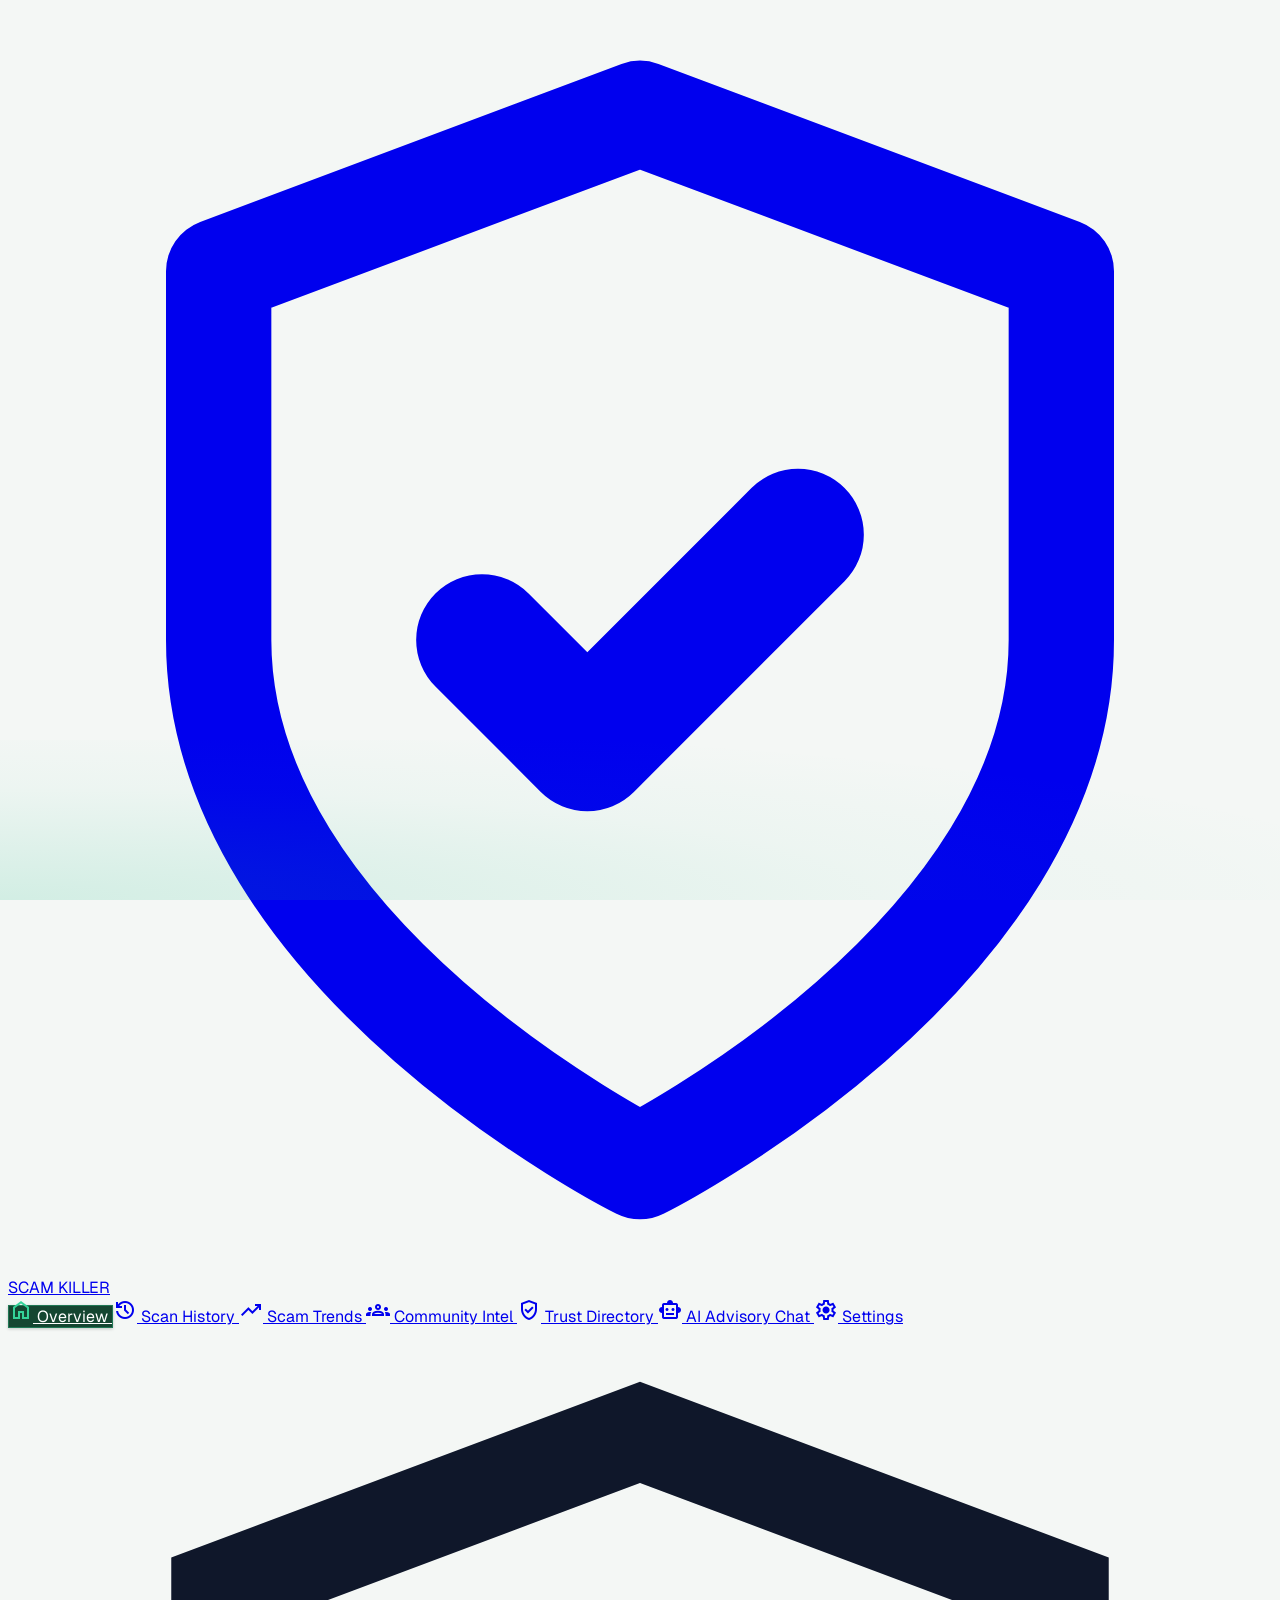
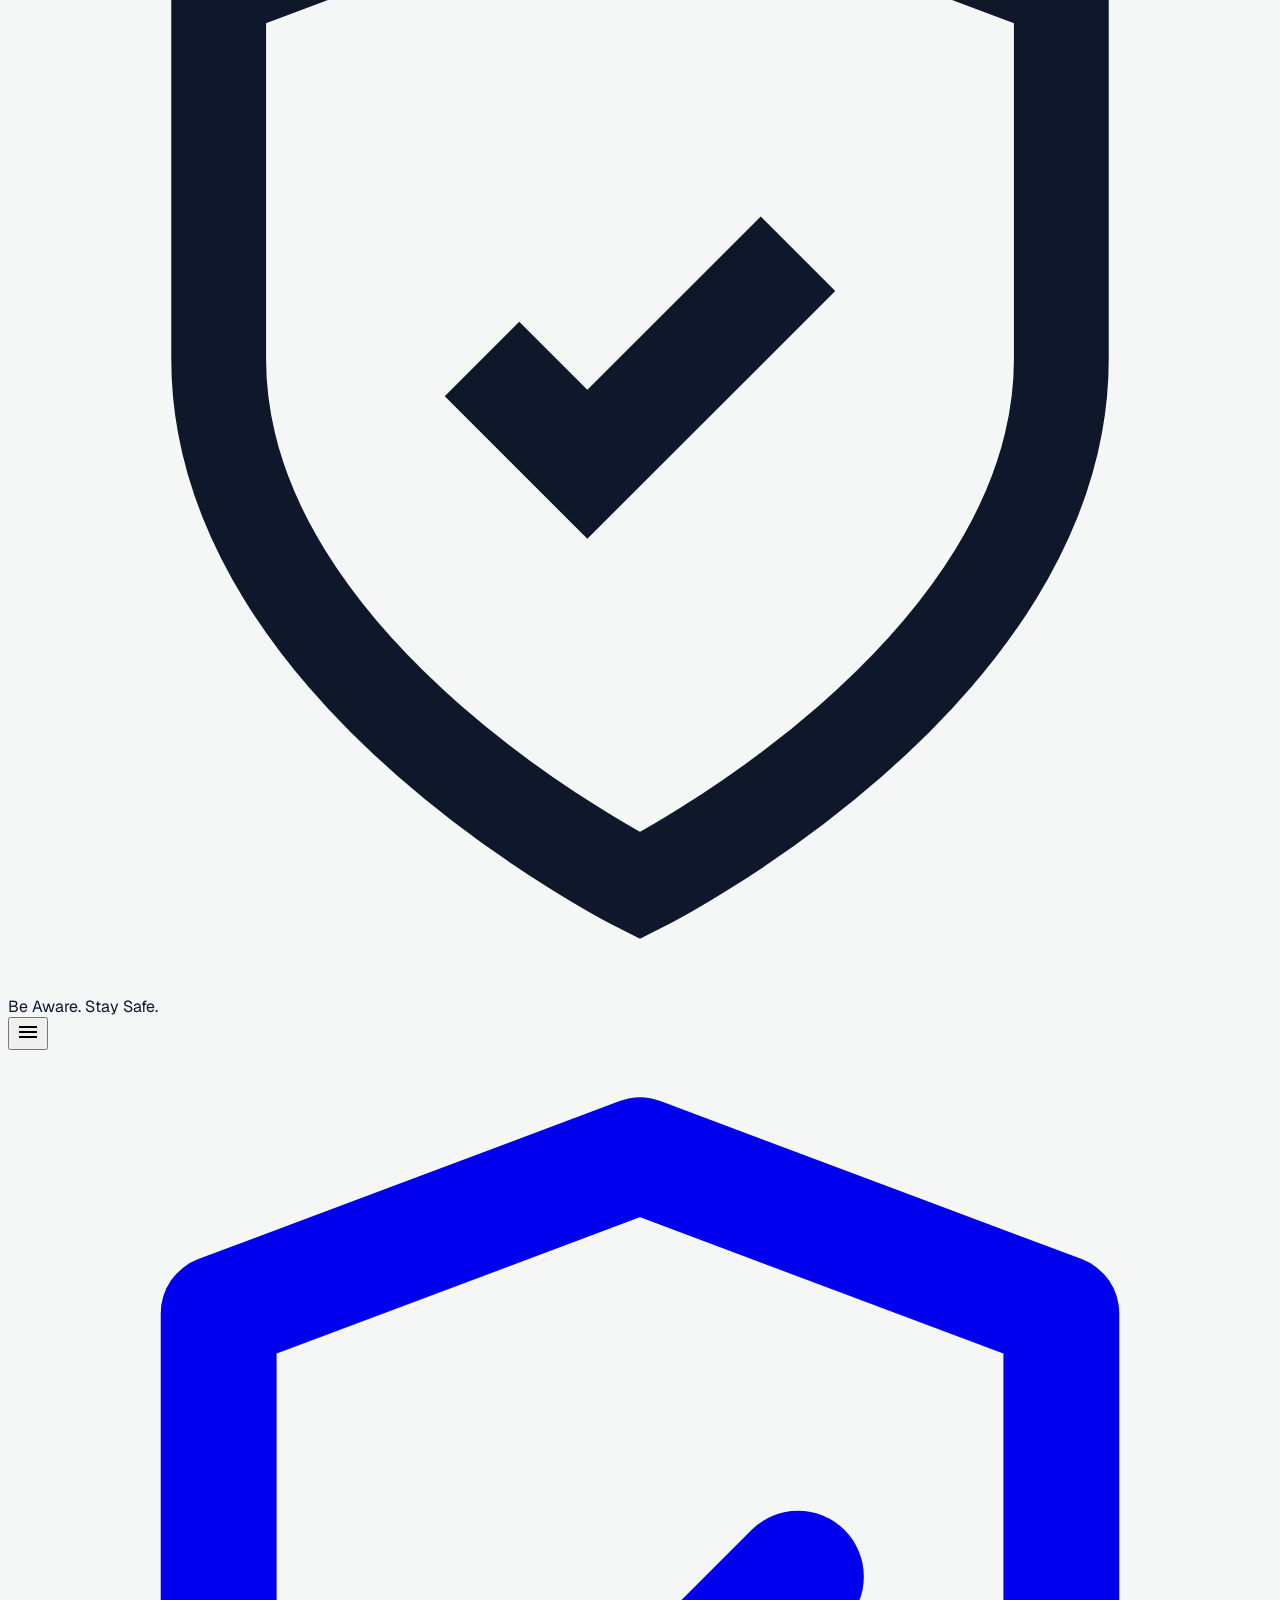
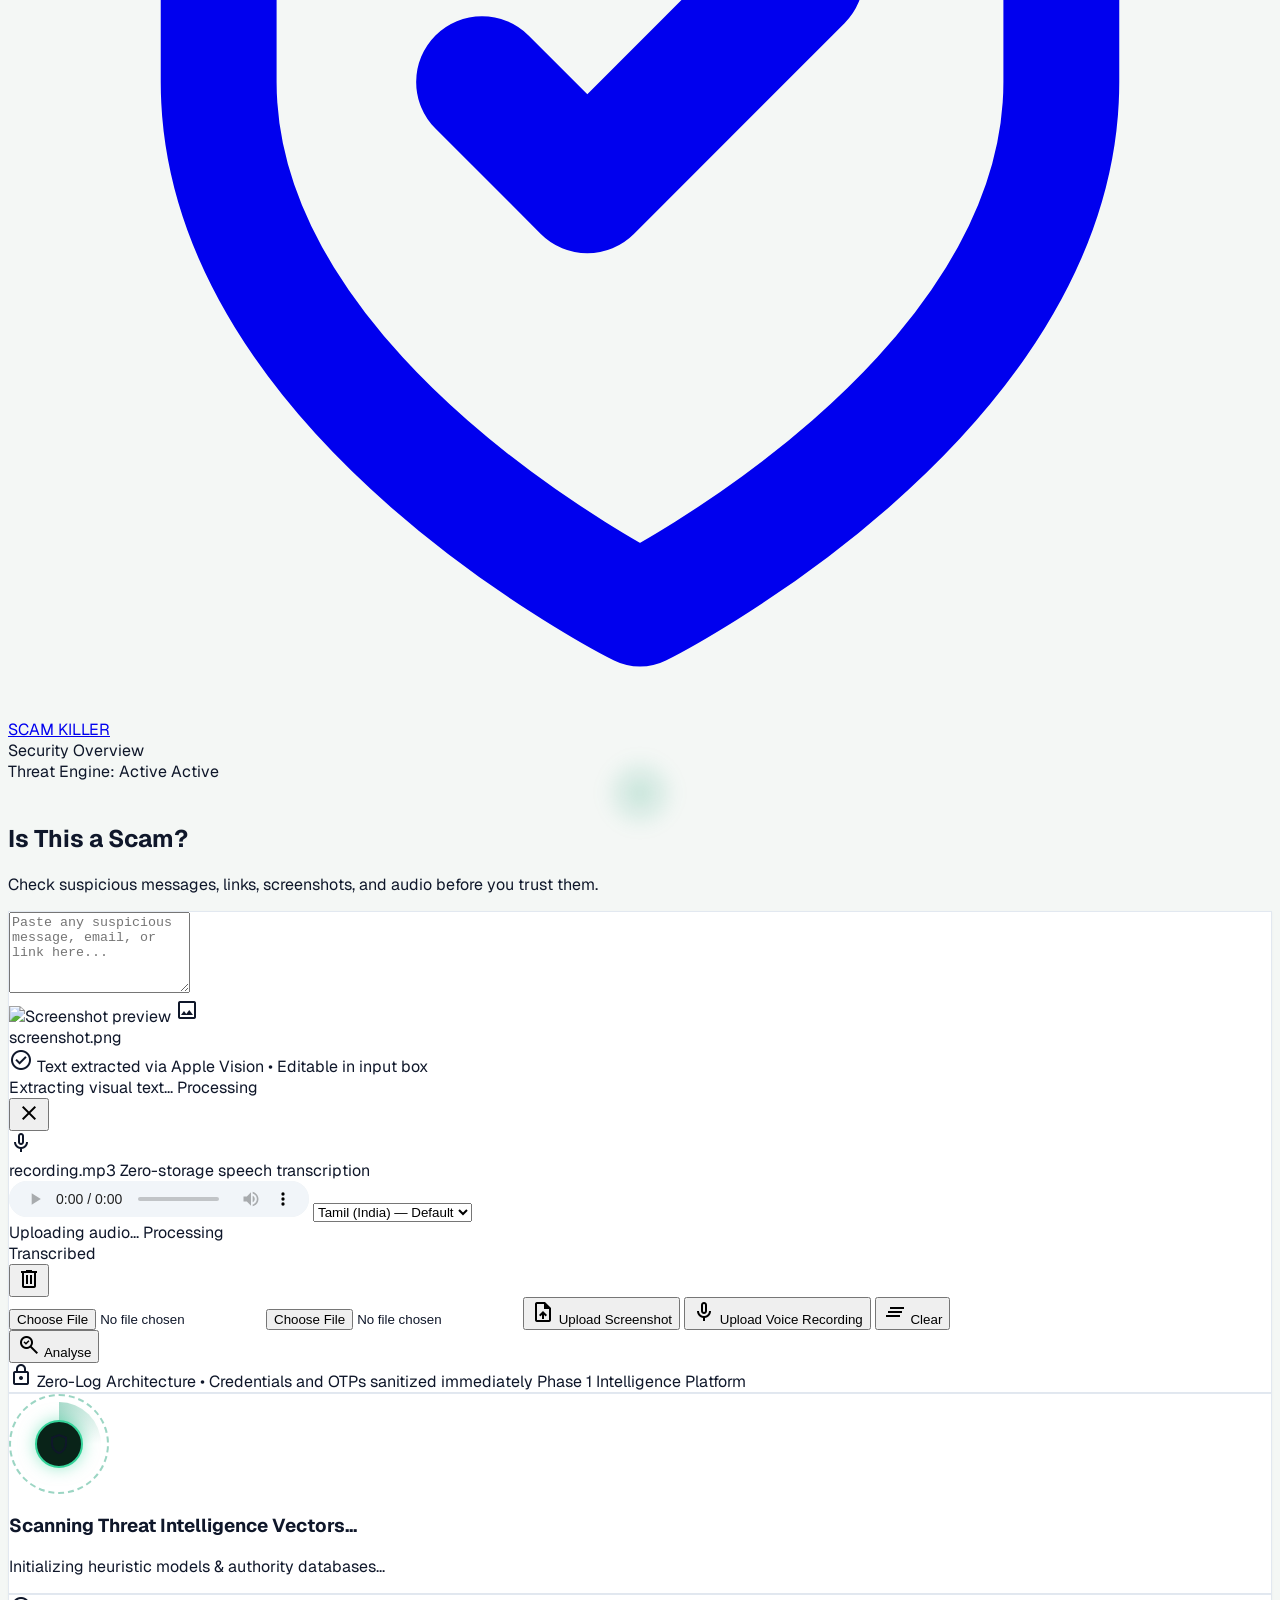
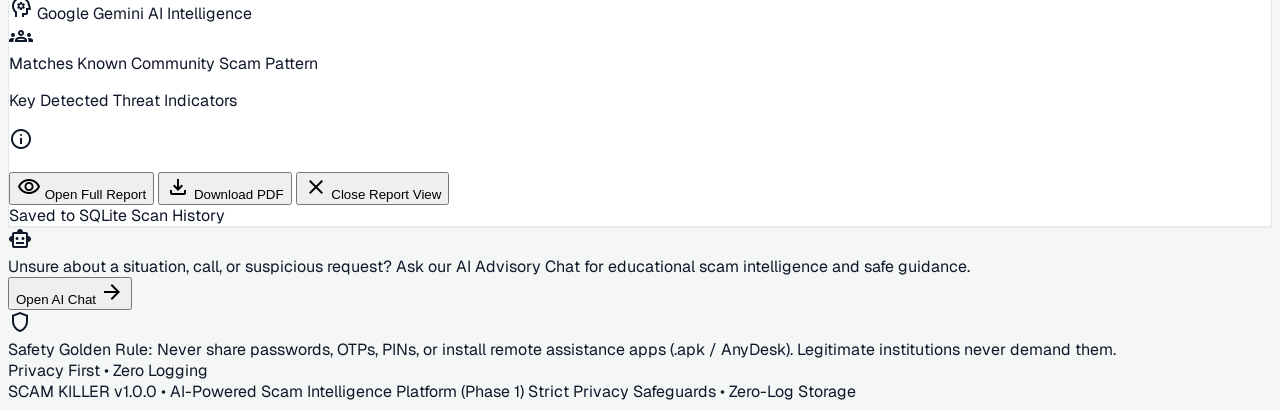
==== index.html @ 93f4d7cc "Add files via upload" ====
<!DOCTYPE html>
<html lang="en">
<head>
  <meta charset="UTF-8" />
  <meta name="viewport" content="width=device-width, initial-scale=1.0" />
  <title>SCAM KILLER — Smart Scam &amp; Link Detector</title>

  <!-- Google Fonts: Inter / Geist + Material Symbols Icons -->
  <link rel="preconnect" href="https://fonts.googleapis.com" />
  <link rel="preconnect" href="https://fonts.gstatic.com" crossorigin />
  <link href="https://fonts.googleapis.com/css2?family=Geist:wght@300;400;500;600;700;800&family=JetBrains+Mono:wght@400;500;600&display=swap" rel="stylesheet" />
  <link rel="stylesheet" href="https://fonts.googleapis.com/css2?family=Material+Symbols+Outlined:opsz,wght,FILL,GRAD@20..48,100..700,0..1,-50..200" />

  <!-- Tailwind CSS via CDN -->
  <script src="https://cdn.tailwindcss.com"></script>
  <script>
    tailwind.config = {
      theme: {
        extend: {
          colors: {
            forest: {
              950: '#061710',
              900: '#092318',
              800: '#0e3323',
              700: '#14422e',
              600: '#1a543b',
              500: '#22694a',
            },
            emerald: {
              400: '#34d399',
              500: '#10b981',
              600: '#059669',
              700: '#047857',
            }
          },
          fontFamily: {
            sans: ['Geist', 'system-ui', 'sans-serif'],
            mono: ['JetBrains Mono', 'monospace'],
          }
        }
      }
    };
  </script>

  <!-- Custom Stylesheet -->
  <link rel="stylesheet" href="css/styles.css" />
</head>

<body class="bg-[#f4f7f5] text-slate-900 min-h-screen flex antialiased selection:bg-emerald-500/20 selection:text-emerald-900">

  <!-- LEFT SIDEBAR (Dark Forest Green) -->
  <aside id="mainSidebar" class="fixed top-0 left-0 h-screen w-64 bg-[#092318] border-r border-[#154631] flex flex-col justify-between z-50 -translate-x-full lg:translate-x-0 transition-transform duration-200">
    <!-- Top Part of Sidebar -->
    <div class="p-4 flex flex-col">
      <!-- Brand Logo -->
      <a href="#" data-nav-target="overview" class="flex items-center gap-3 px-2 py-3 mb-5 group">
        <!-- Glowing Shield Logo Icon -->
        <div class="relative w-10 h-10 flex items-center justify-center shrink-0">
          <svg class="w-10 h-10 text-emerald-400 drop-shadow-[0_0_8px_rgba(52,211,153,0.5)]" viewBox="0 0 24 24" fill="none" stroke="currentColor" stroke-width="2" stroke-linecap="round" stroke-linejoin="round">
            <path d="M12 22s8-4 8-10V5l-8-3-8 3v7c0 6 8 10 8 10z"/>
            <path d="m9 12 2 2 4-4" stroke-width="2.5" />
          </svg>
        </div>
        <!-- Logo Text: SCAM (white) KILLER (emerald green) -->
        <div class="flex flex-col leading-none">
          <span class="font-extrabold text-lg tracking-wider text-white">SCAM</span>
          <span class="font-extrabold text-lg tracking-wider text-emerald-400 -mt-0.5">KILLER</span>
        </div>
      </a>

      <!-- Navigation Menu: 7 Organized Pages -->
      <nav class="space-y-1.5" id="sidebarNav">
        <!-- 1. Overview (Central Workspace) -->
        <a href="#" data-nav-target="overview" class="flex items-center gap-3 px-3.5 py-2.5 rounded-lg nav-item-active font-medium text-sm transition-all duration-150">
          <span class="material-symbols-outlined text-xl nav-icon">home</span>
          <span>Overview</span>
        </a>

        <!-- 2. Scan History -->
        <a href="#" data-nav-target="scan-history" class="flex items-center gap-3 px-3.5 py-2.5 rounded-lg text-emerald-100/70 hover:text-white hover:bg-[#103827] font-medium text-sm transition-all duration-150">
          <span class="material-symbols-outlined text-xl">history</span>
          <span>Scan History</span>
        </a>

        <!-- 3. Scam Trends -->
        <a href="#" data-nav-target="scam-trends" class="flex items-center gap-3 px-3.5 py-2.5 rounded-lg text-emerald-100/70 hover:text-white hover:bg-[#103827] font-medium text-sm transition-all duration-150">
          <span class="material-symbols-outlined text-xl">trending_up</span>
          <span>Scam Trends</span>
        </a>

        <!-- 4. Community Intelligence -->
        <a href="#" data-nav-target="community-intel" class="flex items-center gap-3 px-3.5 py-2.5 rounded-lg text-emerald-100/70 hover:text-white hover:bg-[#103827] font-medium text-sm transition-all duration-150">
          <span class="material-symbols-outlined text-xl">groups</span>
          <span>Community Intel</span>
        </a>

        <!-- 5. Verification Assistant -->
        <a href="#" data-nav-target="verification-assistant" class="flex items-center gap-3 px-3.5 py-2.5 rounded-lg text-emerald-100/70 hover:text-white hover:bg-[#103827] font-medium text-sm transition-all duration-150">
          <span class="material-symbols-outlined text-xl">verified_user</span>
          <span>Trust Directory</span>
        </a>

        <!-- 6. AI Chat (Phase 2 Ready) -->
        <a href="#" data-nav-target="ai-chat" class="flex items-center gap-3 px-3.5 py-2.5 rounded-lg text-emerald-100/70 hover:text-white hover:bg-[#103827] font-medium text-sm transition-all duration-150">
          <span class="material-symbols-outlined text-xl">smart_toy</span>
          <span>AI Advisory Chat</span>
        </a>

        <!-- 7. Settings -->
        <a href="#" data-nav-target="settings" class="flex items-center gap-3 px-3.5 py-2.5 rounded-lg text-emerald-100/70 hover:text-white hover:bg-[#103827] font-medium text-sm transition-all duration-150">
          <span class="material-symbols-outlined text-xl">settings</span>
          <span>Settings</span>
        </a>
      </nav>
    </div>

    <!-- Bottom Left Sidebar: Watermark Shield & "Be Aware. Stay Safe." -->
    <div class="relative p-5 overflow-hidden">
      <div class="sidebar-aurora"></div>
      <div class="relative z-10 flex items-center gap-3.5">
        <div class="w-10 h-10 flex items-center justify-center">
          <svg class="w-10 h-10 text-emerald-700/80" viewBox="0 0 24 24" fill="none" stroke="currentColor" stroke-width="1.8">
            <path d="M12 22s8-4 8-10V5l-8-3-8 3v7c0 6 8 10 8 10z"/>
            <path d="m9 12 2 2 4-4" stroke-width="2" />
          </svg>
        </div>
        <div class="leading-tight">
          <span class="block text-xs font-semibold text-emerald-300">Be Aware.</span>
          <span class="block text-xs font-semibold text-emerald-300">Stay Safe.</span>
        </div>
      </div>
    </div>
  </aside>

  <!-- Mobile Sidebar Backdrop -->
  <div id="sidebarBackdrop" class="fixed inset-0 bg-slate-900/40 backdrop-blur-sm z-40 hidden lg:hidden"></div>

  <!-- MAIN WRAPPER -->
  <div class="lg:ml-64 ml-0 flex-1 flex flex-col min-h-screen">

    <!-- TOP NAVIGATION BAR -->
    <header class="h-16 px-4 lg:px-8 border-b border-slate-200 bg-white/95 backdrop-blur-md sticky top-0 z-30 flex items-center justify-between shadow-sm">
      <!-- Left side: Mobile Toggle + SCAM KILLER Logo -->
      <div class="flex items-center gap-3">
        <button id="mobileSidebarToggle" class="lg:hidden p-1.5 text-slate-600 hover:text-slate-900 rounded-lg hover:bg-slate-100 transition-colors" title="Toggle Menu">
          <span class="material-symbols-outlined text-2xl">menu</span>
        </button>

        <a href="#" data-nav-target="overview" class="flex items-center gap-2.5 group">
          <div class="w-8 h-8 rounded-lg bg-[#092318] border border-[#154631] flex items-center justify-center shrink-0 shadow-sm">
            <svg class="w-5 h-5 text-emerald-400" viewBox="0 0 24 24" fill="none" stroke="currentColor" stroke-width="2.2" stroke-linecap="round" stroke-linejoin="round">
              <path d="M12 22s8-4 8-10V5l-8-3-8 3v7c0 6 8 10 8 10z"/>
              <path d="m9 12 2 2 4-4" stroke-width="2.5" />
            </svg>
          </div>
          <div class="flex items-center gap-1 leading-none">
            <span class="font-extrabold text-base tracking-wider text-slate-900">SCAM</span>
            <span class="font-extrabold text-base tracking-wider text-emerald-600">KILLER</span>
          </div>
        </a>
      </div>

      <!-- Center: Current Page Title -->
      <div class="hidden sm:block font-bold text-sm text-slate-800" id="topNavTitle">
        Security Overview
      </div>

      <!-- Right Side: Engine & Privacy Status Badge -->
      <div class="flex items-center gap-3">
        <div class="inline-flex items-center gap-2 px-3 py-1 rounded-full text-xs font-mono bg-emerald-50 text-emerald-700 border border-emerald-200 shadow-sm">
          <span class="w-1.5 h-1.5 rounded-full bg-emerald-500 animate-pulse"></span>
          <span class="hidden sm:inline">Threat Engine: Active</span>
          <span class="sm:hidden">Active</span>
        </div>
      </div>
    </header>

    <!-- CONTENT VIEWS CONTAINER -->
    <main class="flex-1 px-4 sm:px-6 lg:px-8 py-6 max-w-5xl w-full mx-auto space-y-6">

      <!-- ============================================================== -->
      <!-- VIEW 1: OVERVIEW — UNIFIED INPUT WORKSPACE                     -->
      <!-- ============================================================== -->
      <div id="view-overview" class="view-section active space-y-7 py-2">

        <!-- 1. MAIN HERO SECTION -->
        <section class="flex flex-col items-center justify-center text-center space-y-3 pt-3 sm:pt-4">
          <!-- Subtle Professional Circular Safety Indicator -->
          <div class="safety-indicator-glow w-16 h-16 flex items-center justify-center">
            <div class="safety-indicator-aura"></div>
            <div class="w-12 h-12 rounded-full bg-emerald-50 border border-emerald-200 flex items-center justify-center shadow-sm">
              <svg class="w-6 h-6 text-emerald-600" viewBox="0 0 24 24" fill="none" stroke="currentColor" stroke-width="2.2" stroke-linecap="round" stroke-linejoin="round">
                <path d="M12 22s8-4 8-10V5l-8-3-8 3v7c0 6 8 10 8 10z"/>
                <path d="m9 12 2 2 4-4" stroke-width="2.5" />
              </svg>
            </div>
          </div>

          <!-- Central Headline & Supporting Line -->
          <div class="space-y-1.5">
            <h1 class="text-3xl sm:text-4xl lg:text-5xl font-extrabold text-[#092318] tracking-tight">
              Is This a Scam?
            </h1>
            <p class="text-sm sm:text-base text-slate-600 font-normal max-w-lg mx-auto">
              Check suspicious messages, links, screenshots, and audio before you trust them.
            </p>
          </div>
        </section>

        <!-- 2. MAIN SCANNER WORKSPACE -->
        <section class="cyber-card rounded-2xl p-5 sm:p-6 border border-slate-200 shadow-md relative bg-white space-y-4">
          <div id="scannerDropZone" class="relative rounded-xl border border-slate-200 bg-[#f8faf8] focus-within:border-emerald-600 focus-within:ring-2 focus-within:ring-emerald-500/20 transition-all">

            <!-- Main Input Textarea -->
            <textarea
              id="unifiedScanInput"
              rows="5"
              placeholder="Paste any suspicious message, email, or link here..."
              class="w-full bg-transparent p-4 sm:p-5 text-sm sm:text-base text-slate-900 placeholder:text-slate-400 focus:outline-none resize-none leading-relaxed"
            ></textarea>

            <!-- A. Screenshot Upload Preview (Populates Main Input via OCR) -->
            <div id="attachedScreenshotPreview" class="hidden mx-4 mb-3 p-3.5 rounded-xl bg-emerald-50/70 border border-emerald-200 flex flex-col sm:flex-row sm:items-center justify-between gap-3">
              <div class="flex items-center gap-3 min-w-0">
                <div class="w-11 h-11 rounded-lg bg-white flex items-center justify-center text-emerald-600 shrink-0 overflow-hidden border border-emerald-200 shadow-sm">
                  <img id="screenshotThumbnail" src="" class="w-full h-full object-cover hidden" alt="Screenshot preview" />
                  <span id="screenshotThumbnailFallback" class="material-symbols-outlined text-2xl">image</span>
                </div>
                <div class="min-w-0">
                  <span id="screenshotFileName" class="text-xs sm:text-sm font-semibold text-slate-900 block truncate max-w-xs sm:max-w-md">screenshot.png</span>
                  <div class="flex items-center gap-2 mt-0.5">
                    <span id="ocrStatusBadge" class="text-[11px] text-emerald-700 font-mono flex items-center gap-1">
                      <span class="material-symbols-outlined text-xs">check_circle</span>
                      <span id="ocrStatusText">Text extracted via Apple Vision • Editable in input box</span>
                    </span>
                  </div>
                </div>
              </div>

              <!-- OCR Progress Indicator -->
              <div id="ocrProgressContainer" class="hidden flex-1 sm:max-w-xs px-2">
                <div class="flex items-center justify-between text-[11px] text-emerald-800 font-mono mb-1">
                  <span>Extracting visual text...</span>
                  <span id="ocrProgressPercent">Processing</span>
                </div>
                <div class="w-full bg-emerald-200 rounded-full h-1.5 overflow-hidden">
                  <div class="bg-emerald-600 h-1.5 rounded-full animate-pulse w-3/4"></div>
                </div>
              </div>

              <button id="removeScreenshotBtn" type="button" class="text-slate-400 hover:text-rose-600 p-2 rounded-lg hover:bg-white transition-colors shrink-0 self-end sm:self-center" title="Remove screenshot">
                <span class="material-symbols-outlined text-lg">close</span>
              </button>
            </div>

            <!-- B. Voice Recording Upload Preview (Populates Main Input via STT) -->
            <div id="attachedAudioPreview" class="hidden mx-4 mb-3 p-3.5 rounded-xl bg-emerald-50/70 border border-emerald-200 flex flex-col sm:flex-row sm:items-center justify-between gap-3">
              <div class="flex items-center gap-3 min-w-0">
                <div class="w-11 h-11 rounded-lg bg-white flex items-center justify-center text-emerald-600 shrink-0 border border-emerald-200 shadow-sm">
                  <span class="material-symbols-outlined text-2xl">mic</span>
                </div>
                <div class="min-w-0">
                  <span id="audioFileName" class="text-xs sm:text-sm font-semibold text-slate-900 block truncate max-w-xs sm:max-w-md">recording.mp3</span>
                  <span class="text-[11px] text-emerald-700 font-mono block">Zero-storage speech transcription</span>
                </div>
              </div>

              <!-- Embedded HTML5 Audio Player -->
              <div class="flex items-center gap-2 w-full sm:w-auto">
                <audio id="audioPreviewPlayer" controls class="w-full sm:w-60 h-8 rounded-lg shadow-sm"></audio>
                
                <!-- Language Selector -->
                <select id="audioLanguageSelect" class="text-xs rounded-lg border-slate-300 bg-white text-slate-800 py-1.5 px-2.5 focus:ring-emerald-500 focus:border-emerald-500 shadow-sm shrink-0" title="Transcription Language">
                  <option value="ta-IN" selected>Tamil (India) — Default</option>
                  <option value="en-IN">English (India)</option>
                  <option value="en-US">English (United States)</option>
                  <option value="hi-IN">Hindi (India)</option>
                </select>
              </div>

              <!-- Transcription Progress Bar -->
              <div id="transcribeProgressContainer" class="hidden flex-1 sm:max-w-xs px-2">
                <div class="flex items-center justify-between text-[11px] text-emerald-800 font-mono mb-1">
                  <span id="audioProgressStep">Uploading audio...</span>
                  <span id="audioProgressPercent">Processing</span>
                </div>
                <div class="w-full bg-emerald-200 rounded-full h-1.5 overflow-hidden">
                  <div id="audioProgressBar" class="bg-emerald-600 h-1.5 rounded-full transition-all duration-300 w-1/4"></div>
                </div>
              </div>

              <!-- Audio Status Badge -->
              <div id="audioStatusBadge" class="hidden text-[11px] font-mono text-emerald-800 bg-emerald-100/80 px-2.5 py-1 rounded-md border border-emerald-200">
                <span id="audioStatusText">Transcribed</span>
              </div>

              <button id="removeAudioBtn" type="button" class="text-slate-400 hover:text-rose-600 p-2 rounded-lg hover:bg-white transition-colors shrink-0 self-end sm:self-center" title="Discard audio recording">
                <span class="material-symbols-outlined text-lg">delete</span>
              </button>
            </div>

            <!-- Action Controls Row -->
            <div class="flex flex-wrap items-center justify-between gap-3 px-4 py-3 bg-white border-t border-slate-200 rounded-b-xl">
              <!-- Left Action Buttons -->
              <div class="flex flex-wrap items-center gap-2">
                <!-- Hidden Inputs -->
                <input type="file" id="unifiedFileInput" accept="image/png,image/jpeg,image/webp" class="hidden" />
                <input type="file" id="unifiedAudioInput" accept="audio/*,.opus,.ogg,.mp3,.m4a,.aac,.wav,.flac,.webm,.weba,.mp4,.aiff,.aif,.amr,.3gp,.3gpp,.caf" class="hidden" />

                <!-- Upload Screenshot Button -->
                <button
                  id="unifiedScreenshotBtn"
                  type="button"
                  class="px-3.5 py-2 rounded-lg bg-white border border-slate-200 hover:border-emerald-600 hover:bg-emerald-50/40 text-slate-700 hover:text-slate-900 text-xs font-medium transition-all flex items-center gap-1.5 shadow-sm active:scale-95"
                >
                  <span class="material-symbols-outlined text-base text-emerald-600">upload_file</span>
                  <span>Upload Screenshot</span>
                </button>

                <!-- Upload Voice Recording Button -->
                <button
                  id="unifiedAudioBtn"
                  type="button"
                  class="px-3.5 py-2 rounded-lg bg-white border border-slate-200 hover:border-emerald-600 hover:bg-emerald-50/40 text-slate-700 hover:text-slate-900 text-xs font-medium transition-all flex items-center gap-1.5 shadow-sm active:scale-95"
                >
                  <span class="material-symbols-outlined text-base text-emerald-600">mic</span>
                  <span>Upload Voice Recording</span>
                </button>

                <!-- Clear Button -->
                <button
                  id="unifiedClearBtn"
                  type="button"
                  class="px-3 py-2 rounded-lg bg-white border border-slate-200 hover:border-slate-400 hover:text-slate-900 text-slate-500 text-xs font-medium transition-all flex items-center gap-1.5 shadow-sm"
                >
                  <span class="material-symbols-outlined text-base">clear_all</span>
                  <span>Clear</span>
                </button>
              </div>

              <!-- Right Action: Primary Analyze Button -->
              <div class="flex items-center gap-3">
                <button
                  id="unifiedAnalyzeBtn"
                  type="button"
                  class="px-6 py-2.5 rounded-lg bg-emerald-600 hover:bg-emerald-700 text-white font-bold text-xs sm:text-sm tracking-wide transition-all shadow-[0_2px_10px_rgba(5,150,105,0.3)] active:scale-[0.98] flex items-center gap-2"
                >
                  <span class="material-symbols-outlined text-base font-bold">search_check</span>
                  <span>Analyse</span>
                </button>
              </div>
            </div>

          </div>

          <!-- Privacy Notice -->
          <div class="flex items-center justify-between text-[11px] text-slate-500 px-1">
            <span class="flex items-center gap-1">
              <span class="material-symbols-outlined text-xs text-emerald-600">lock</span>
              <span>Zero-Log Architecture • Credentials and OTPs sanitized immediately</span>
            </span>
            <span class="font-mono text-[10px]">Phase 1 Intelligence Platform</span>
          </div>
        </section>

        <!-- 3. MODERN INTELLIGENCE SCANNING VISUAL (Shown during analysis) -->
        <section id="scannerAnimationCard" class="hidden cyber-card rounded-2xl p-8 border border-slate-200 shadow-md bg-white text-center flex flex-col items-center justify-center space-y-4">
          <div class="intelligence-scanner-ring">
            <div class="intelligence-scanner-radar"></div>
            <div class="intelligence-scanner-center">
              <span class="material-symbols-outlined text-emerald-400 text-xl">shield</span>
            </div>
          </div>
          <div class="space-y-1">
            <h3 class="text-base font-bold text-slate-900 tracking-tight">Scanning Threat Intelligence Vectors...</h3>
            <p id="scannerStatusTicker" class="text-xs font-mono text-emerald-700">Initializing heuristic models &amp; authority databases...</p>
          </div>
        </section>

        <!-- 4. COMPACT AI RESULT COMPONENT -->
        <section id="inlineResultCard" class="hidden cyber-card rounded-2xl p-5 sm:p-6 border border-slate-200 shadow-md space-y-4 bg-white transition-all">
          <!-- Top Row: Classification Badge + Confidence + DeepSeek AI Label -->
          <div class="flex flex-col sm:flex-row sm:items-center justify-between gap-3 pb-3 border-b border-slate-100">
            <div class="flex items-center gap-2.5">
              <div id="inlineResultBadge"></div>
              <span id="inlineConfidenceBadge" class="text-[11px] font-mono text-slate-600 bg-slate-100 px-2.5 py-0.5 rounded-full border border-slate-200"></span>
            </div>
            <div class="flex items-center gap-2">
              <span class="flex items-center gap-1 text-[11px] font-mono text-emerald-800 bg-emerald-50/80 px-2.5 py-1 rounded-full border border-emerald-200/80">
                <span class="material-symbols-outlined text-xs text-emerald-600">psychology</span>
                <span>Google Gemini AI Intelligence</span>
              </span>
            </div>
          </div>

          <!-- Community Match Alert (if present) -->
          <div id="inlineCommunityMatch" class="hidden p-3 rounded-xl bg-amber-50 border border-amber-200 text-xs text-amber-900 flex items-center gap-2.5">
            <span class="material-symbols-outlined text-amber-600 text-lg shrink-0">groups</span>
            <div class="min-w-0 flex-1">
              <span class="font-bold block" id="inlineCommunityMatchTitle">Matches Known Community Scam Pattern</span>
              <span class="text-[11px] text-amber-700" id="inlineCommunityMatchDesc"></span>
            </div>
            <span id="inlineCommunityMatchUpvotes" class="px-2 py-0.5 rounded bg-amber-100 text-amber-800 text-[10px] font-mono shrink-0"></span>
          </div>

          <!-- Short AI-Generated Explanation -->
          <div class="space-y-1">
            <p id="inlineResultExplanation" class="text-xs sm:text-sm font-medium text-slate-800 leading-relaxed"></p>
          </div>

          <!-- Main Detected Threat Indicators (Compact Badges) -->
          <div id="inlineIndicatorsContainer" class="space-y-1.5">
            <span class="text-[10px] font-mono uppercase tracking-wider text-slate-400 block">Key Detected Threat Indicators</span>
            <ul id="inlineIndicatorsList" class="flex flex-wrap gap-2 text-xs"></ul>
          </div>

          <!-- Why This Matters Note -->
          <div id="inlineWhyItMattersContainer" class="p-3 rounded-xl bg-amber-50/70 border border-amber-200/70 text-xs text-amber-950 flex items-start gap-2.5">
            <span class="material-symbols-outlined text-base text-amber-600 shrink-0 mt-0.5">info</span>
            <p id="inlineWhyItMattersText" class="leading-relaxed text-xs"></p>
          </div>

          <!-- Footer Actions: View Full Details, Download PDF Report, Close Report View -->
          <div class="flex flex-wrap items-center justify-between gap-3 pt-3 border-t border-slate-100">
            <div class="flex flex-wrap items-center gap-2">
              <button id="inspectFullReportBtn" type="button" class="px-3.5 py-2 rounded-lg bg-emerald-50 hover:bg-emerald-100 text-emerald-800 border border-emerald-200 text-xs font-semibold transition-all flex items-center gap-1.5 shadow-sm active:scale-95">
                <span class="material-symbols-outlined text-sm">visibility</span>
                <span>Open Full Report</span>
              </button>
              <button id="downloadPdfReportBtnCompact" type="button" class="px-3.5 py-2 rounded-lg bg-emerald-600 hover:bg-emerald-700 text-white text-xs font-bold transition-all shadow-sm flex items-center gap-1.5 active:scale-95">
                <span class="material-symbols-outlined text-sm">download</span>
                <span>Download PDF</span>
              </button>
              <button id="closeInlineResultBtn" type="button" class="px-3.5 py-2 rounded-lg border border-slate-200 hover:border-slate-300 hover:bg-slate-50 text-slate-600 hover:text-slate-900 text-xs font-medium transition-all flex items-center gap-1.5 shadow-sm active:scale-95" title="Close this report view without deleting the report">
                <span class="material-symbols-outlined text-sm text-slate-500">close</span>
                <span>Close Report View</span>
              </button>
            </div>
            <span class="text-[11px] text-slate-400 font-mono">Saved to SQLite Scan History</span>
          </div>
        </section>

        <!-- 5. QUICK AI ADVISORY CHAT ACCESS BANNER -->
        <section class="pt-1">
          <div class="flex flex-col sm:flex-row sm:items-center justify-between gap-3 p-4 rounded-xl bg-gradient-to-r from-[#092318] via-[#0d3021] to-[#092318] border border-emerald-700/40 text-white shadow-sm">
            <div class="flex items-center gap-3">
              <div class="w-9 h-9 rounded-lg bg-emerald-500/20 border border-emerald-500/40 flex items-center justify-center text-emerald-400 shrink-0">
                <span class="material-symbols-outlined text-xl">smart_toy</span>
              </div>
              <div>
                <span class="text-xs font-bold text-white block">Unsure about a situation, call, or suspicious request?</span>
                <span class="text-[11px] text-emerald-300/80 block">Ask our AI Advisory Chat for educational scam intelligence and safe guidance.</span>
              </div>
            </div>
            <button type="button" data-nav-target="ai-chat" class="px-3.5 py-2 rounded-lg bg-emerald-600 hover:bg-emerald-500 text-white text-xs font-bold tracking-wide transition-all shrink-0 flex items-center gap-1.5 shadow-sm active:scale-95">
              <span>Open AI Chat</span>
              <span class="material-symbols-outlined text-sm">arrow_forward</span>
            </button>
          </div>
        </section>

        <!-- 6. COMPACT SAFETY TIPS -->
        <section class="pt-1">
          <div class="p-4 rounded-xl bg-emerald-50/80 border border-emerald-200 flex flex-col sm:flex-row sm:items-center justify-between gap-3 text-xs text-slate-700 shadow-sm">
            <div class="flex items-start sm:items-center gap-3">
              <span class="material-symbols-outlined text-emerald-700 text-lg shrink-0 mt-0.5 sm:mt-0">shield</span>
              <div>
                <span class="font-bold text-slate-900">Safety Golden Rule:</span>
                <span class="ml-1 text-slate-700">Never share passwords, OTPs, PINs, or install remote assistance apps (.apk / AnyDesk). Legitimate institutions never demand them.</span>
              </div>
            </div>
            <span class="text-[11px] font-mono text-emerald-700 bg-white px-2.5 py-1 rounded border border-emerald-300 shrink-0 self-start sm:self-auto shadow-sm">
              Privacy First • Zero Logging
            </span>
          </div>
        </section>

      </div>

      <!-- ============================================================== -->
      <!-- VIEW 2: SCAN HISTORY & AUDIT LOG                               -->
      <!-- ============================================================== -->
      <div id="view-scan-history" class="view-section space-y-5" style="display: none;">
        <div class="cyber-card rounded-2xl p-6 border border-slate-200 bg-white shadow-sm space-y-5">
          <div class="flex flex-col sm:flex-row sm:items-center justify-between gap-4 pb-4 border-b border-slate-200">
            <div>
              <h2 class="text-lg font-bold text-slate-900 flex items-center gap-2">
                <span class="material-symbols-outlined text-emerald-600">history</span>
                Scan History &amp; Audit Log
              </h2>
              <p class="text-xs text-slate-500">Review your past queries and threat breakdowns.</p>
            </div>
            <button id="clearHistoryBtn" class="px-3.5 py-1.5 rounded-lg border border-rose-200 text-rose-700 hover:bg-rose-50 text-xs font-medium transition-colors flex items-center gap-1.5 self-start sm:self-auto shadow-sm">
              <span class="material-symbols-outlined text-sm">delete</span>
              <span>Clear History</span>
            </button>
          </div>

          <!-- Search and Filter Controls -->
          <!-- Search and Filter Controls -->
          <div class="flex flex-col sm:flex-row sm:items-center justify-between gap-3">
            <div class="relative flex-1 max-w-sm">
              <span class="material-symbols-outlined absolute left-3 top-2.5 text-slate-400 text-sm">search</span>
              <input type="text" id="historySearchInput" placeholder="Search by message, entity, category..." class="w-full pl-9 pr-3 py-1.5 text-xs rounded-lg border border-slate-200 focus:outline-none focus:border-emerald-600 bg-slate-50" />
            </div>
            <div class="flex flex-wrap items-center gap-2">
              <label class="text-xs text-slate-500">Risk:</label>
              <select id="historyFilterSelect" class="text-xs rounded-lg border-slate-200 bg-slate-50 text-slate-800 py-1.5 px-2.5 focus:outline-none focus:border-emerald-600">
                <option value="all">All Classifications</option>
                <option value="suspicious">Suspicious</option>
                <option value="caution">Caution</option>
                <option value="safe">No Clear Warning Signs</option>
              </select>
              <label class="text-xs text-slate-500 ml-1">Category:</label>
              <select id="historyCategoryFilterSelect" class="text-xs rounded-lg border-slate-200 bg-slate-50 text-slate-800 py-1.5 px-2.5 focus:outline-none focus:border-emerald-600">
                <option value="all">All Categories</option>
                <option value="Banking / KYC">Banking / KYC</option>
                <option value="Delivery Phishing">Delivery Phishing</option>
                <option value="Lottery / Rewards">Lottery / Rewards</option>
                <option value="Work-from-Home">Work-from-Home</option>
                <option value="Utility Bill">Utility Bill</option>
                <option value="Government / Legal">Government / Legal</option>
                <option value="General Phishing">General Phishing</option>
                <option value="Benign Transactional">Benign Transactional</option>
              </select>
            </div>
          </div>

          <!-- History Table -->
          <div class="overflow-x-auto rounded-xl border border-slate-200">
            <table class="w-full text-left border-collapse text-xs">
              <thead>
                <tr class="bg-slate-50 border-b border-slate-200 text-[11px] font-mono uppercase text-slate-500">
                  <th class="p-3">Date &amp; Time</th>
                  <th class="p-3">Type</th>
                  <th class="p-3">Target Content</th>
                  <th class="p-3">Category &amp; Risk</th>
                  <th class="p-3 text-right">Report Actions</th>
                </tr>
              </thead>
              <tbody id="historyTableBody" class="divide-y divide-slate-100">
                <!-- Dynamically populated -->
              </tbody>
            </table>
          </div>

          <!-- Clean Empty State Container -->
          <div id="historyEmptyState" class="hidden p-8 text-center rounded-xl border border-dashed border-slate-200 bg-slate-50/50 space-y-2">
            <div class="w-10 h-10 rounded-full bg-emerald-100 text-emerald-700 flex items-center justify-center mx-auto">
              <span class="material-symbols-outlined text-xl">history</span>
            </div>
            <h4 class="text-xs font-bold text-slate-800">No Scan Reports Found</h4>
            <p class="text-[11px] text-slate-500 max-w-sm mx-auto">
              Scans analyzed on the Overview page are stored here automatically. No reports currently match your search or filter.
            </p>
          </div>
        </div>
      </div>

      <!-- ============================================================== -->
      <!-- VIEW 3: SCAM TRENDS & EARLY WARNING RADAR                      -->
      <!-- ============================================================== -->
      <div id="view-scam-trends" class="view-section space-y-5" style="display: none;">
        <div class="cyber-card rounded-2xl p-6 border border-slate-200 bg-white shadow-sm space-y-5">
          <div class="flex flex-col sm:flex-row sm:items-center justify-between gap-4 pb-4 border-b border-slate-200">
            <div>
              <h2 class="text-lg font-bold text-slate-900 flex items-center gap-2">
                <span class="material-symbols-outlined text-rose-600">trending_up</span>
                Scam Pattern Early Warning Radar &amp; Trends
              </h2>
              <p class="text-xs text-slate-500">Verified regional fraud campaigns and velocity telemetry.</p>
            </div>
            <span class="text-[10px] font-mono text-emerald-800 bg-emerald-50 border border-emerald-200 px-2.5 py-1 rounded-full self-start sm:self-auto">
              Authentic SQLite Telemetry
            </span>
          </div>

          <!-- Radar Notice -->
          <div class="p-3 rounded-xl bg-slate-50 border border-slate-200 text-xs text-slate-600 flex items-center gap-2.5">
            <span class="material-symbols-outlined text-slate-500 text-base shrink-0">info</span>
            <span>Telemetry Notice: Statistical surge modeling requires minimum 50 confirmed incidents. Displaying verified incident counts without fabricated percentages.</span>
          </div>

          <!-- Radar Cards Grid -->
          <div id="radarCardsGridTrends" class="grid grid-cols-1 sm:grid-cols-2 lg:grid-cols-4 gap-3 pt-1">
            <!-- Dynamically populated from /api/radar/trends -->
          </div>

          <!-- Popular Scam Categories Breakdown -->
          <div class="space-y-3 pt-3">
            <h3 class="text-xs font-semibold uppercase tracking-wider text-slate-700 font-mono">Popular Threat Categories in SQLite Database</h3>
            <div class="grid grid-cols-1 sm:grid-cols-2 gap-3" id="popularCategoriesGrid">
              <!-- Dynamically populated -->
            </div>
          </div>

          <!-- Structured Community Pattern Clusters -->
          <div class="space-y-3 pt-4 border-t border-slate-200">
            <div class="flex items-center justify-between">
              <h3 class="text-xs font-semibold uppercase tracking-wider text-slate-700 font-mono">Clustered Threat Patterns &amp; Velocity (Fingerprint Aggregated)</h3>
              <span class="text-[10px] font-mono text-slate-400">Zero-Log Sanitized Clustering</span>
            </div>
            <div id="communityPatternsGrid" class="grid grid-cols-1 md:grid-cols-2 gap-3">
              <!-- Dynamically populated from /api/community/patterns -->
            </div>
          </div>
        </div>
      </div>

      <!-- ============================================================== -->
      <!-- VIEW 4: COMMUNITY INTELLIGENCE                                 -->
      <!-- ============================================================== -->
      <div id="view-community-intel" class="view-section space-y-5" style="display: none;">
        <div class="cyber-card rounded-2xl p-6 border border-slate-200 bg-white shadow-sm space-y-5">
          <div class="flex flex-col sm:flex-row sm:items-center justify-between gap-4 pb-4 border-b border-slate-200">
            <div>
              <h2 class="text-lg font-bold text-slate-900 flex items-center gap-2">
                <span class="material-symbols-outlined text-emerald-600">groups</span>
                Community Threat Intelligence Database
              </h2>
              <p class="text-xs text-slate-500">Crowdsourced threat signatures with explicit demonstration sample separation.</p>
            </div>
            <button id="openReportModalBtn" class="px-4 py-2 rounded-lg bg-emerald-600 hover:bg-emerald-700 text-white font-semibold text-xs tracking-wide transition-all shadow-sm flex items-center gap-1.5 self-start sm:self-auto">
              <span class="material-symbols-outlined text-sm">flag</span>
              <span>Report Suspicious Item</span>
            </button>
          </div>

          <!-- Category Filter Pills -->
          <div class="flex flex-wrap items-center gap-2" id="communityCategoryFilters">
            <button class="community-filter-btn px-3 py-1 rounded-full text-xs font-medium bg-emerald-100 text-emerald-800 border border-emerald-300 active" data-category="all">All Categories</button>
            <button class="community-filter-btn px-3 py-1 rounded-full text-xs font-medium bg-slate-100 text-slate-700 hover:bg-slate-200 border border-slate-200" data-category="Banking / KYC">Banking / KYC</button>
            <button class="community-filter-btn px-3 py-1 rounded-full text-xs font-medium bg-slate-100 text-slate-700 hover:bg-slate-200 border border-slate-200" data-category="Delivery Phishing">Delivery Phishing</button>
            <button class="community-filter-btn px-3 py-1 rounded-full text-xs font-medium bg-slate-100 text-slate-700 hover:bg-slate-200 border border-slate-200" data-category="Utility Bill">Utility Bill</button>
            <button class="community-filter-btn px-3 py-1 rounded-full text-xs font-medium bg-slate-100 text-slate-700 hover:bg-slate-200 border border-slate-200" data-category="Work-from-Home">Work-from-Home</button>
          </div>

          <!-- Community Feeds Grid -->
          <div id="communityFeedContainer" class="grid grid-cols-1 md:grid-cols-2 gap-4 pt-1">
            <!-- Dynamically populated from /api/community -->
          </div>
        </div>
      </div>

      <!-- ============================================================== -->
      <!-- VIEW 5: VERIFICATION ASSISTANT (Dedicated Directory)           -->
      <!-- ============================================================== -->
      <div id="view-verification-assistant" class="view-section space-y-5" style="display: none;">
        <div class="cyber-card rounded-2xl p-6 border border-slate-200 bg-white shadow-sm space-y-5">
          <div class="flex flex-col sm:flex-row sm:items-center justify-between gap-4 pb-4 border-b border-slate-200">
            <div>
              <h2 class="text-lg font-bold text-slate-900 flex items-center gap-2">
                <span class="material-symbols-outlined text-emerald-600">verified_user</span>
                Trust Verification Directory
              </h2>
              <p class="text-xs text-slate-500">Official registry of validated domains, SMS headers, and consumer helplines.</p>
            </div>
            <div class="relative w-full sm:w-64">
              <span class="material-symbols-outlined absolute left-3 top-2 text-slate-400 text-sm">search</span>
              <input type="text" id="verificationSearchInput" placeholder="Search institutions..." class="w-full pl-9 pr-3 py-1.5 text-xs rounded-lg border border-slate-200 focus:outline-none focus:border-emerald-600 bg-slate-50" />
            </div>
          </div>

          <!-- Full Directory Grid -->
          <div id="verificationDirectoryGrid" class="grid grid-cols-1 sm:grid-cols-2 gap-4">
            <!-- Dynamically populated from data.js -->
          </div>
        </div>
      </div>

      <!-- ============================================================== -->
      <!-- VIEW 6: AI ADVISORY CHAT (Phase 2 Ready)                       -->
      <!-- ============================================================== -->
      <div id="view-ai-chat" class="view-section space-y-5" style="display: none;">
        <div class="cyber-card rounded-2xl p-6 border border-slate-200 bg-white shadow-sm space-y-5">
          <div class="flex flex-col sm:flex-row sm:items-center justify-between gap-4 pb-4 border-b border-slate-200">
            <div>
              <h2 class="text-lg font-bold text-slate-900 flex items-center gap-2">
                <span class="material-symbols-outlined text-emerald-600">smart_toy</span>
                AI Scam Advisory Chat
              </h2>
              <p class="text-xs text-slate-500">Ask freeform cybersecurity questions without uploading files.</p>
            </div>
            <span class="text-[10px] font-mono text-emerald-800 bg-emerald-50 border border-emerald-200 px-2.5 py-1 rounded-full self-start sm:self-auto">
              Google Gemini AI Engine
            </span>
          </div>

          <!-- Notice Banner -->
          <div class="p-3.5 rounded-xl bg-emerald-50/70 border border-emerald-200 text-xs text-emerald-950 flex items-center gap-2.5">
            <span class="material-symbols-outlined text-emerald-700 text-base shrink-0">info</span>
            <span><b>Active Gemini Advisory:</b> Ask questions about suspicious messages, verify suspicious situations, or get immediate safety steps. Powered by Google Gemini AI.</span>
          </div>

          <!-- Quick Prompt Chips -->
          <div class="flex flex-wrap items-center gap-2" id="chatPromptChips">
            <button class="chat-chip px-3 py-1.5 rounded-lg bg-slate-100 hover:bg-slate-200 text-slate-800 text-xs font-medium border border-slate-200 transition-colors">
              How do I spot a fake bank KYC message?
            </button>
            <button class="chat-chip px-3 py-1.5 rounded-lg bg-slate-100 hover:bg-slate-200 text-slate-800 text-xs font-medium border border-slate-200 transition-colors">
              What should I do if I shared my OTP?
            </button>
            <button class="chat-chip px-3 py-1.5 rounded-lg bg-slate-100 hover:bg-slate-200 text-slate-800 text-xs font-medium border border-slate-200 transition-colors">
              How can I tell if a parcel delivery SMS is genuine?
            </button>
            <button class="chat-chip px-3 py-1.5 rounded-lg bg-slate-100 hover:bg-slate-200 text-slate-800 text-xs font-medium border border-slate-200 transition-colors">
              Why are APK downloads from WhatsApp dangerous?
            </button>
          </div>

          <!-- Chat Stream Box -->
          <div id="chatMessagesContainer" class="p-4 rounded-xl bg-slate-50 border border-slate-200 h-80 overflow-y-auto space-y-3">
            <div class="flex items-start gap-2.5">
              <div class="w-7 h-7 rounded-full bg-[#092318] text-emerald-400 flex items-center justify-center text-xs shrink-0 font-bold">AI</div>
              <div class="chat-bubble-assistant p-3 rounded-xl max-w-lg text-xs leading-relaxed shadow-sm">
                Hello! I am the <b>SCAM KILLER Security Assistant</b>. You can ask me how to identify specific phishing tactics, verify unsolicited calls, or safeguard your credentials. How can I assist you today?
              </div>
            </div>
          </div>

          <!-- Chat Input -->
          <form id="chatForm" class="flex items-center gap-2">
            <input type="text" id="chatInputText" placeholder="Ask any question about scam messages, suspicious links, or digital safety..." class="flex-1 px-4 py-2.5 text-xs rounded-xl border border-slate-200 focus:outline-none focus:border-emerald-600 bg-white shadow-sm" />
            <button type="submit" id="chatSendBtn" class="px-5 py-2.5 rounded-xl bg-emerald-600 hover:bg-emerald-700 text-white font-bold text-xs tracking-wide transition-all shadow-sm flex items-center gap-1.5">
              <span>Send</span>
              <span class="material-symbols-outlined text-sm">send</span>
            </button>
          </form>
        </div>
      </div>

      <!-- ============================================================== -->
      <!-- VIEW 7: SETTINGS                                               -->
      <!-- ============================================================== -->
      <div id="view-settings" class="view-section space-y-5" style="display: none;">
        <div class="cyber-card rounded-2xl p-6 border border-slate-200 bg-white shadow-sm space-y-5">
          <div class="pb-4 border-b border-slate-200">
            <h2 class="text-lg font-bold text-slate-900 flex items-center gap-2">
              <span class="material-symbols-outlined text-emerald-600">settings</span>
              System &amp; Privacy Settings
            </h2>
            <p class="text-xs text-slate-500">Configure security defaults, privacy preferences, and session controls.</p>
          </div>

          <div class="space-y-4 text-xs">
            <!-- Setting 1: Client Privacy Interceptor -->
            <div class="flex items-center justify-between p-3.5 rounded-xl bg-slate-50 border border-slate-200">
              <div>
                <span class="font-bold text-slate-900 block">Strict Credential Interceptor</span>
                <span class="text-slate-500">Immediately halts analysis and sanitizes input if passwords or OTP codes are entered.</span>
              </div>
              <span class="px-2.5 py-1 rounded bg-emerald-100 text-emerald-800 font-mono font-semibold">ALWAYS ACTIVE</span>
            </div>

            <!-- Setting 2: Default Speech Transcription Language -->
            <div class="flex items-center justify-between p-3.5 rounded-xl bg-slate-50 border border-slate-200">
              <div>
                <span class="font-bold text-slate-900 block">Default Audio Transcription Language</span>
                <span class="text-slate-500">Select language for speech-to-text recognition.</span>
              </div>
              <select id="settingsDefaultLang" class="rounded-lg border-slate-200 bg-white py-1.5 px-3 text-slate-800 font-medium">
                <option value="en-IN" selected>English (India)</option>
                <option value="en-US">English (US)</option>
                <option value="ta-IN">Tamil (India)</option>
              </select>
            </div>

            <!-- Setting 3: Zero Persistent Storage Policy -->
            <div class="flex items-center justify-between p-3.5 rounded-xl bg-slate-50 border border-slate-200">
              <div>
                <span class="font-bold text-slate-900 block">Zero Persistent Audio &amp; Image Storage</span>
                <span class="text-slate-500">Uploaded screenshots and audio files are processed in ephemeral memory and immediately unlinked.</span>
              </div>
              <span class="px-2.5 py-1 rounded bg-emerald-100 text-emerald-800 font-mono font-semibold">ENFORCED</span>
            </div>

            <!-- Setting 4: Data Management -->
            <div class="flex items-center justify-between p-3.5 rounded-xl bg-rose-50/50 border border-rose-200">
              <div>
                <span class="font-bold text-rose-900 block">Purge Local Session Telemetry</span>
                <span class="text-rose-700">Deletes all audit records stored in SQLite during this session.</span>
              </div>
              <button onclick="window.purgeSessionHistory()" class="px-3.5 py-1.5 rounded-lg bg-rose-600 hover:bg-rose-700 text-white font-bold text-xs shadow-sm">
                Purge All Data
              </button>
            </div>
          </div>
        </div>
      </div>

    </main>

    <!-- FOOTER -->
    <footer class="mt-auto border-t border-slate-200 bg-white py-4 px-4 sm:px-8 text-center text-xs text-slate-500">
      <div class="max-w-5xl mx-auto flex flex-col sm:flex-row sm:items-center justify-between gap-2">
        <span>SCAM KILLER v1.0.0 • AI-Powered Scam Intelligence Platform (Phase 1)</span>
        <span class="font-mono text-[11px] text-emerald-700">Strict Privacy Safeguards • Zero-Log Storage</span>
      </div>
    </footer>

  </div>

  <!-- ================================================================ -->
  <!-- MODAL 1: FULL REPORT MODAL (<dialog>)                            -->
  <!-- ================================================================ -->
  <dialog id="fullReportModal" class="rounded-2xl p-0 border border-slate-200 shadow-2xl bg-white max-w-2xl w-full mx-auto my-auto backdrop:bg-slate-900/60 backdrop:backdrop-blur-sm overflow-hidden">
    <div class="flex flex-col max-h-[90vh]">
      <!-- Modal Header -->
      <div class="p-5 bg-[#092318] text-white flex items-center justify-between border-b border-[#154631] shrink-0">
        <div class="flex items-center gap-2.5">
          <div class="w-8 h-8 rounded-lg bg-emerald-500/20 border border-emerald-400/40 flex items-center justify-center text-emerald-400">
            <span class="material-symbols-outlined text-lg">description</span>
          </div>
          <div>
            <h3 class="font-bold text-sm tracking-wide">Threat Intelligence Assessment Report</h3>
            <p class="text-[11px] text-emerald-300/80 font-mono">SCAM KILLER Evaluation Certificate</p>
          </div>
        </div>
        <button id="closeFullReportModalBtn" type="button" class="text-slate-400 hover:text-white p-1.5 rounded-lg hover:bg-white/10 transition-colors" title="Close report">
          <span class="material-symbols-outlined text-xl">close</span>
        </button>
      </div>

      <!-- Modal Body (Scrollable) -->
      <div class="p-6 overflow-y-auto space-y-5 text-xs text-slate-800">
        <!-- Assessment Metadata Grid -->
        <div class="grid grid-cols-2 sm:grid-cols-4 gap-2.5 p-3.5 rounded-xl bg-slate-50 border border-slate-200 font-mono text-[11px]">
          <div>
            <span class="text-slate-400 block text-[9px] uppercase">Assessment ID</span>
            <span id="modalReportScanId" class="font-bold text-slate-900 block truncate">SK-00000000</span>
          </div>
          <div>
            <span class="text-slate-400 block text-[9px] uppercase">Date &amp; Time</span>
            <span id="modalReportTimestamp" class="text-slate-700 block truncate">Just now</span>
          </div>
          <div>
            <span class="text-slate-400 block text-[9px] uppercase">Evaluation</span>
            <span id="modalReportEngineStatus" class="text-emerald-700 block truncate font-bold">Google Gemini AI</span>
          </div>
          <div>
            <span class="text-slate-400 block text-[9px] uppercase">Zero-Log Policy</span>
            <span class="text-slate-700 block truncate">Enforced</span>
          </div>
        </div>

        <!-- Classification Banner -->
        <div id="modalReportClassificationBanner" class="p-3.5 rounded-xl font-bold text-center tracking-wide text-xs">
          <!-- Populated dynamically -->
        </div>

        <!-- Analyzed Content Excerpt -->
        <div class="p-3 rounded-xl bg-slate-50 border border-slate-200 space-y-1">
          <span class="text-[10px] font-mono uppercase tracking-wider text-slate-400 block">Submitted Target Excerpt</span>
          <p id="modalReportTargetSnippet" class="font-mono text-slate-800 break-all leading-relaxed"></p>
        </div>

        <!-- Executive Summary -->
        <div class="space-y-1.5">
          <h4 class="font-bold text-slate-900 uppercase tracking-wider text-[11px] font-mono">Executive Summary</h4>
          <p id="modalReportExplanation" class="text-slate-700 leading-relaxed bg-slate-50/70 p-3 rounded-lg border border-slate-200"></p>
        </div>

        <!-- Detailed Contextual Reasoning -->
        <div class="space-y-1.5">
          <h4 class="font-bold text-slate-900 uppercase tracking-wider text-[11px] font-mono">Detailed Contextual Reasoning</h4>
          <p id="modalReportReasoning" class="text-slate-700 leading-relaxed bg-slate-50/70 p-3 rounded-lg border border-slate-200"></p>
        </div>

        <!-- Detected Warning Indicators -->
        <div class="space-y-2">
          <h4 class="font-bold text-slate-900 uppercase tracking-wider text-[11px] font-mono">Detected Threat Indicators</h4>
          <ul id="modalReportIndicatorsList" class="space-y-1 p-3 rounded-lg bg-rose-50/60 border border-rose-100 text-rose-900">
            <!-- Populated dynamically -->
          </ul>
        </div>

        <!-- Why It Matters -->
        <div class="space-y-1.5">
          <h4 class="font-bold text-amber-900 uppercase tracking-wider text-[11px] font-mono flex items-center gap-1">
            <span class="material-symbols-outlined text-sm text-amber-600">help</span>
            <span>Why This Assessment Matters</span>
          </h4>
          <p id="modalReportWhyMatters" class="text-slate-700 leading-relaxed bg-amber-50/50 p-3 rounded-lg border border-amber-200/60"></p>
        </div>

        <!-- Independent Verification Guidance -->
        <div class="space-y-1.5" id="modalReportVerificationSection">
          <h4 class="font-bold text-sky-900 uppercase tracking-wider text-[11px] font-mono flex items-center gap-1">
            <span class="material-symbols-outlined text-sm text-sky-600">verified</span>
            <span>Independent Verification Guidance</span>
          </h4>
          <p id="modalReportVerificationAdvice" class="text-slate-700 leading-relaxed bg-sky-50/60 p-3 rounded-lg border border-sky-100"></p>
        </div>

        <!-- Recommended Safe Next Steps -->
        <div class="space-y-2">
          <h4 class="font-bold text-emerald-900 uppercase tracking-wider text-[11px] font-mono flex items-center gap-1">
            <span class="material-symbols-outlined text-sm text-emerald-600">checklist</span>
            <span>Recommended Safe Next Steps</span>
          </h4>
          <ul id="modalReportNextSteps" class="space-y-1 p-3 rounded-lg bg-emerald-50/60 border border-emerald-100 text-emerald-900">
            <!-- Populated dynamically -->
          </ul>
        </div>

        <!-- Assessment Limitations -->
        <div class="space-y-1.5">
          <h4 class="font-bold text-slate-500 uppercase tracking-wider text-[11px] font-mono">Assessment Scope &amp; Important Uncertainties</h4>
          <ul id="modalReportLimitations" class="space-y-1 p-3 rounded-lg bg-slate-50 border border-slate-200 text-slate-600 text-[11px]">
            <!-- Populated dynamically -->
          </ul>
        </div>
      </div>

      <!-- Modal Footer -->
      <div class="p-4 bg-slate-50 border-t border-slate-200 flex items-center justify-between shrink-0">
        <button id="modalCloseBtn2" type="button" class="px-4 py-2 rounded-lg border border-slate-200 text-slate-700 hover:bg-slate-100 font-medium text-xs transition-colors">
          Close
        </button>
        <button id="downloadPdfReportBtn" type="button" class="px-5 py-2 rounded-lg bg-emerald-600 hover:bg-emerald-700 text-white font-bold text-xs tracking-wide transition-all shadow-sm flex items-center gap-1.5 active:scale-95">
          <span class="material-symbols-outlined text-sm">download</span>
          <span>Download PDF Report</span>
        </button>
      </div>
    </div>
  </dialog>

  <!-- ================================================================ -->
  <!-- MODAL 2: COMMUNITY REPORT SUBMISSION MODAL                       -->
  <!-- ================================================================ -->
  <dialog id="communityReportModal" class="rounded-2xl p-0 border border-slate-200 shadow-2xl bg-white max-w-lg w-full mx-auto my-auto backdrop:bg-slate-900/60 backdrop:backdrop-blur-sm overflow-hidden">
    <div class="p-5 bg-[#092318] text-white flex items-center justify-between border-b border-[#154631]">
      <h3 class="font-bold text-sm">Report Suspicious Item</h3>
      <button id="closeCommunityReportModalBtn" type="button" class="text-slate-400 hover:text-white p-1.5 rounded-lg hover:bg-white/10 transition-colors">
        <span class="material-symbols-outlined text-xl">close</span>
      </button>
    </div>
    <form id="communityReportForm" class="p-6 space-y-4 text-xs">
      <div>
        <label class="block font-bold text-slate-700 mb-1">Category</label>
        <select id="reportCategory" class="w-full rounded-lg border-slate-200 bg-slate-50 p-2 text-xs">
          <option value="Banking / KYC">Banking / KYC</option>
          <option value="Delivery Phishing">Delivery Phishing</option>
          <option value="Utility Bill">Utility Bill</option>
          <option value="Work-from-Home">Work-from-Home</option>
          <option value="General Phishing">General Phishing</option>
        </select>
      </div>
      <div>
        <label class="block font-bold text-slate-700 mb-1">Incident Title</label>
        <input type="text" id="reportTitle" required placeholder="e.g. Urgent KYC Verification SMS" class="w-full rounded-lg border-slate-200 bg-slate-50 p-2 text-xs" />
      </div>
      <div>
        <label class="block font-bold text-slate-700 mb-1">Reported Message / Link</label>
        <textarea id="reportItem" rows="3" required placeholder="Paste the message or link (all secrets will be sanitized)" class="w-full rounded-lg border-slate-200 bg-slate-50 p-2 text-xs"></textarea>
      </div>
      <div>
        <label class="block font-bold text-slate-700 mb-1">Description / Tactic</label>
        <textarea id="reportDesc" rows="2" placeholder="Describe the scammer tactic or pressure applied..." class="w-full rounded-lg border-slate-200 bg-slate-50 p-2 text-xs"></textarea>
      </div>
      <div class="pt-3 border-t border-slate-200 flex items-center justify-end gap-2">
        <button type="button" id="cancelCommunityReportBtn" class="px-4 py-2 rounded-lg border border-slate-200 text-slate-700 hover:bg-slate-50 text-xs">Cancel</button>
        <button type="submit" class="px-5 py-2 rounded-lg bg-emerald-600 hover:bg-emerald-700 text-white font-bold text-xs">Submit Report</button>
      </div>
    </form>
  </dialog>

  <!-- Floating Toast Notifications -->
  <div id="toastContainer" class="fixed bottom-5 right-5 z-50 flex flex-col gap-2 max-w-sm pointer-events-none"></div>

  <!-- Application Scripts -->
  <script src="js/data.js"></script>
  <script src="js/scanner.js"></script>
  <script src="js/app.js"></script>
</body>
</html>
---- css/styles.css ----
/* SCAM KILLER — Dark Forest Green + White SaaS Theme */

:root {
  /* Color Palette: Dark Forest Green + Dark Charcoal */
  --bg-neutral: #f4f7f5;
  --bg-sidebar: #092318;
  --bg-sidebar-hover: #103827;
  --bg-sidebar-active: #154631;
  --bg-card: #ffffff;
  --bg-card-hover: #fafcfb;
  --bg-input: #f8faf8;
  --border-card: #e2e8f0;
  --border-subtle: #cbd5e1;
  --forest-deep: #092318;
  --forest-surface: #0e3323;
  --emerald-primary: #059669;
  --emerald-hover: #047857;
  --emerald-bright: #10b981;
  --emerald-glow: rgba(5, 150, 105, 0.25);
  --emerald-tint: rgba(5, 150, 105, 0.08);
  --text-primary: #0f172a;
  --text-secondary: #334155;
  --text-muted: #64748b;
  --risk-suspicious: #dc2626;
  --risk-caution: #d97706;
  --risk-safe: #059669;
}

/* Base resets & typography */
body {
  background-color: var(--bg-neutral);
  color: var(--text-primary);
  font-family: 'Geist', -apple-system, BlinkMacSystemFont, "Segoe UI", Roboto, sans-serif;
  overflow-x: hidden;
}

/* Custom scrollbars */
::-webkit-scrollbar {
  width: 6px;
  height: 6px;
}
::-webkit-scrollbar-track {
  background: #e2e8f0;
}
::-webkit-scrollbar-thumb {
  background: #94a3b8;
  border-radius: 4px;
}
::-webkit-scrollbar-thumb:hover {
  background: #64748b;
}

/* Circular Safety Indicator Animation */
.safety-indicator-glow {
  position: relative;
  display: flex;
  align-items: center;
  justify-content: center;
}

.safety-indicator-aura {
  position: absolute;
  width: 72px;
  height: 72px;
  border-radius: 50%;
  background: radial-gradient(circle, rgba(5, 150, 105, 0.2) 0%, rgba(5, 150, 105, 0.04) 60%, transparent 80%);
  filter: blur(8px);
  pointer-events: none;
  animation: pulseIndicator 3s ease-in-out infinite alternate;
}

@keyframes pulseIndicator {
  0% { transform: scale(0.95); opacity: 0.6; }
  100% { transform: scale(1.1); opacity: 1; }
}

/* Sidebar Aurora Wave Glow */
.sidebar-aurora {
  position: absolute;
  bottom: 0;
  left: 0;
  right: 0;
  height: 160px;
  background: radial-gradient(ellipse at bottom left, rgba(16, 185, 129, 0.15) 0%, rgba(16, 185, 129, 0.03) 50%, transparent 80%);
  pointer-events: none;
  z-index: 0;
}

/* Active Nav Item */
.nav-item-active {
  background-color: var(--bg-sidebar-active) !important;
  color: #ffffff !important;
  border: 1px solid rgba(52, 211, 153, 0.35);
  box-shadow: 0 1px 3px rgba(0, 0, 0, 0.2);
}
.nav-item-active .nav-icon {
  color: #34d399 !important;
}

/* Clean White Cyber Card with Forest Accent */
.cyber-card {
  background-color: var(--bg-card);
  border: 1px solid var(--border-card);
  box-shadow: 0 1px 3px 0 rgba(0, 0, 0, 0.04), 0 1px 2px -1px rgba(0, 0, 0, 0.03);
  transition: all 0.2s cubic-bezier(0.4, 0, 0.2, 1);
}
.cyber-card:hover {
  border-color: rgba(5, 150, 105, 0.35);
  box-shadow: 0 6px 16px -2px rgba(9, 35, 24, 0.06), 0 0 12px rgba(5, 150, 105, 0.05);
}

/* Main scanner input container */
.quick-scan-box {
  background-color: var(--bg-input);
  border: 1px solid var(--border-card);
  transition: border-color 0.2s, box-shadow 0.2s;
}
.quick-scan-box:focus-within {
  border-color: var(--emerald-primary);
  box-shadow: 0 0 0 2px rgba(5, 150, 105, 0.15);
}

/* Badges for 3-Tier Risk Levels */
.badge-suspicious {
  background-color: #fee2e2;
  color: #b91c1c;
  border: 1px solid #fca5a5;
}

.badge-caution {
  background-color: #fef3c7;
  color: #b45309;
  border: 1px solid #fcd34d;
}

.badge-safe {
  background-color: #d1fae5;
  color: #047857;
  border: 1px solid #6ee7b7;
}

/* Modern Intelligence Scanner Visual Animation */
.intelligence-scanner-ring {
  position: relative;
  width: 96px;
  height: 96px;
  border-radius: 50%;
  border: 2px dashed rgba(5, 150, 105, 0.4);
  animation: rotateRing 6s linear infinite;
  display: flex;
  align-items: center;
  justify-content: center;
}

.intelligence-scanner-radar {
  position: absolute;
  inset: 6px;
  border-radius: 50%;
  background: conic-gradient(from 0deg, rgba(5, 150, 105, 0.35) 0deg, rgba(5, 150, 105, 0) 90deg);
  animation: radarRotate 2s linear infinite;
}

.intelligence-scanner-center {
  position: relative;
  z-index: 10;
  width: 44px;
  height: 44px;
  border-radius: 50%;
  background: #092318;
  border: 2px solid #34d399;
  display: flex;
  align-items: center;
  justify-content: center;
  box-shadow: 0 0 16px rgba(52, 211, 153, 0.5);
}

@keyframes rotateRing {
  from { transform: rotate(0deg); }
  to { transform: rotate(360deg); }
}

@keyframes radarRotate {
  from { transform: rotate(0deg); }
  to { transform: rotate(360deg); }
}

/* Pulse animation for scanning radar */
@keyframes radarSweep {
  0% { transform: scale(0.95); opacity: 0.8; }
  50% { transform: scale(1.05); opacity: 1; }
  100% { transform: scale(0.95); opacity: 0.8; }
}

.scan-pulse {
  animation: radarSweep 2s ease-in-out infinite;
}

/* Full Report Modal Backdrop & Styling */
dialog::backdrop {
  background-color: rgba(9, 35, 24, 0.65);
  backdrop-filter: blur(8px);
}

dialog[open] {
  animation: modalScaleIn 0.2s cubic-bezier(0.16, 1, 0.3, 1);
}

@keyframes modalScaleIn {
  from {
    opacity: 0;
    transform: scale(0.96) translateY(8px);
  }
  to {
    opacity: 1;
    transform: scale(1) translateY(0);
  }
}

/* View transitions */
.view-section {
  display: none;
  animation: fadeInView 0.22s ease-out;
}
.view-section.active {
  display: block;
}

@keyframes fadeInView {
  from { opacity: 0; transform: translateY(4px); }
  to { opacity: 1; transform: translateY(0); }
}

/* Audio Player Customization */
audio {
  height: 36px;
  outline: none;
}
audio::-webkit-media-controls-panel {
  background-color: #f1f5f9;
}

/* Chat Bubble Styling for AI Chat View */
.chat-bubble-user {
  background-color: #092318;
  color: #ffffff;
  border-top-right-radius: 0.25rem;
}
.chat-bubble-assistant {
  background-color: #ffffff;
  color: #0f172a;
  border: 1px solid #e2e8f0;
  border-top-left-radius: 0.25rem;
}
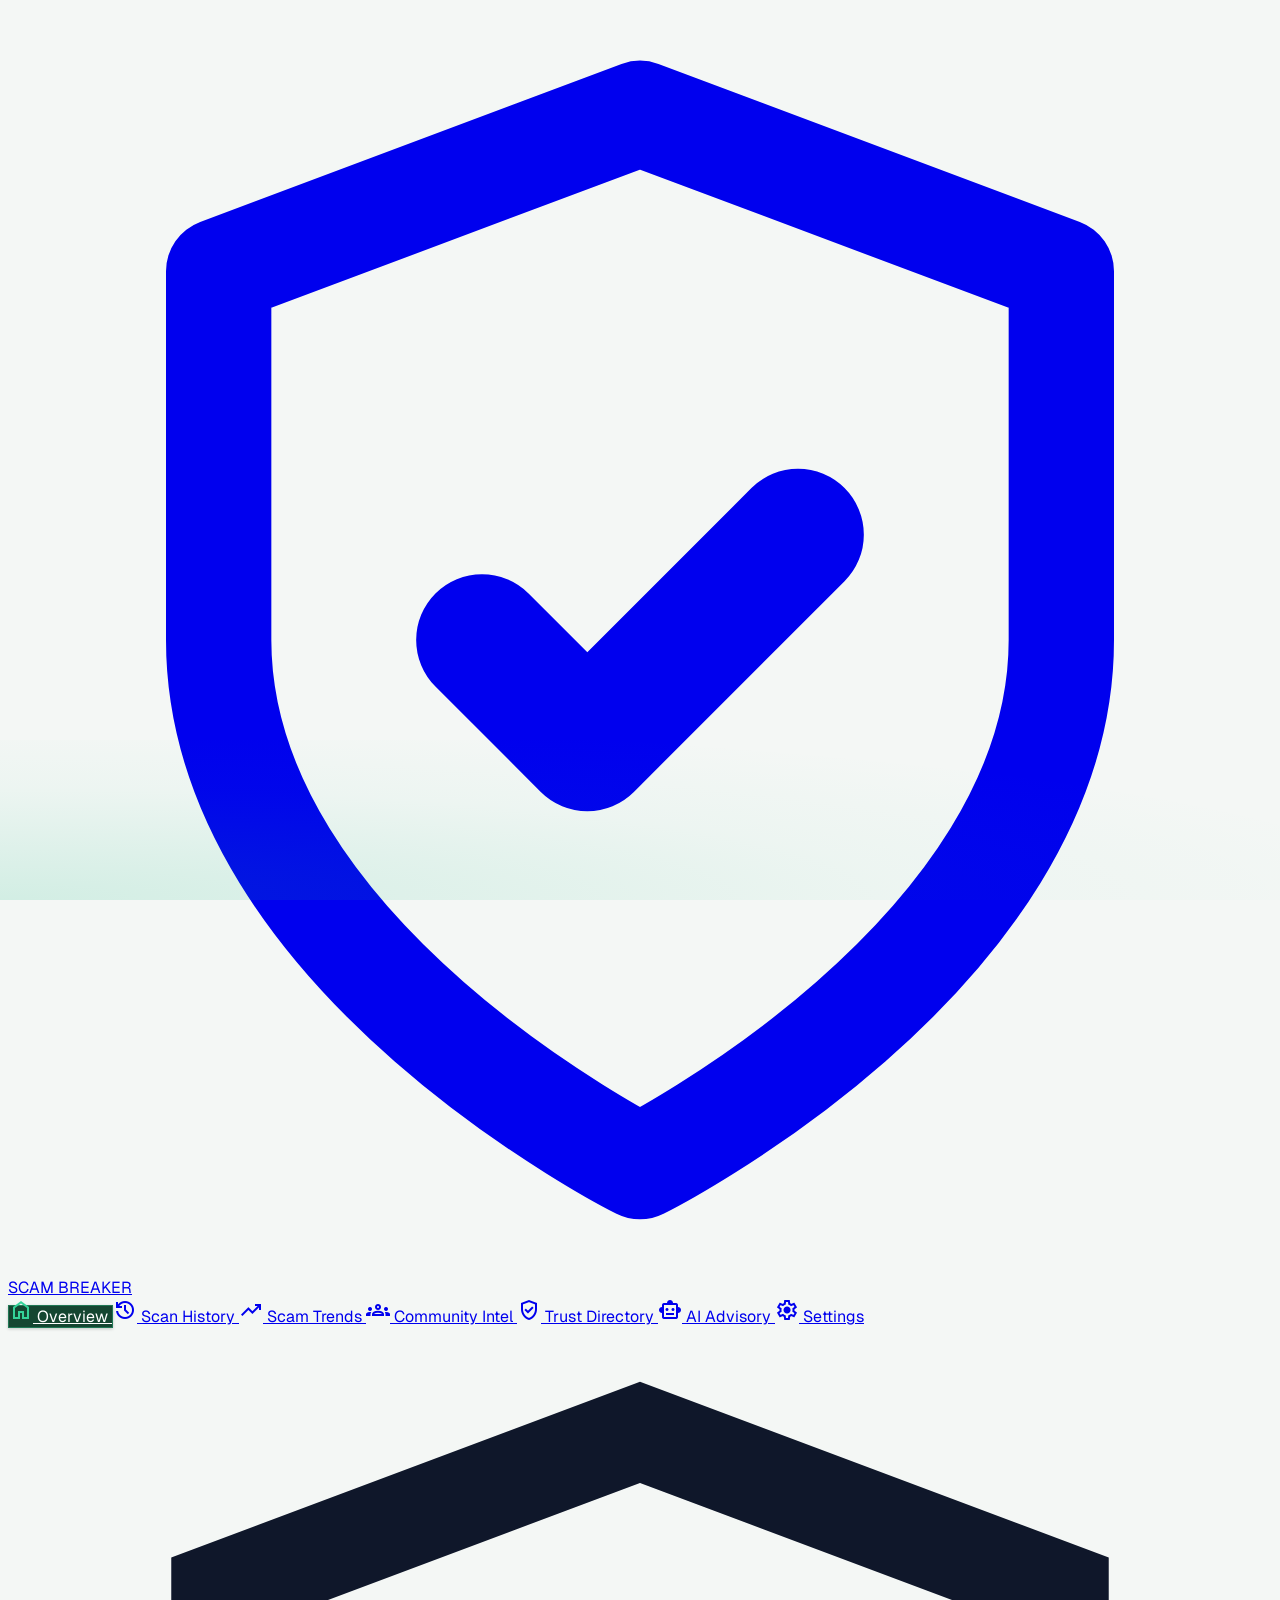
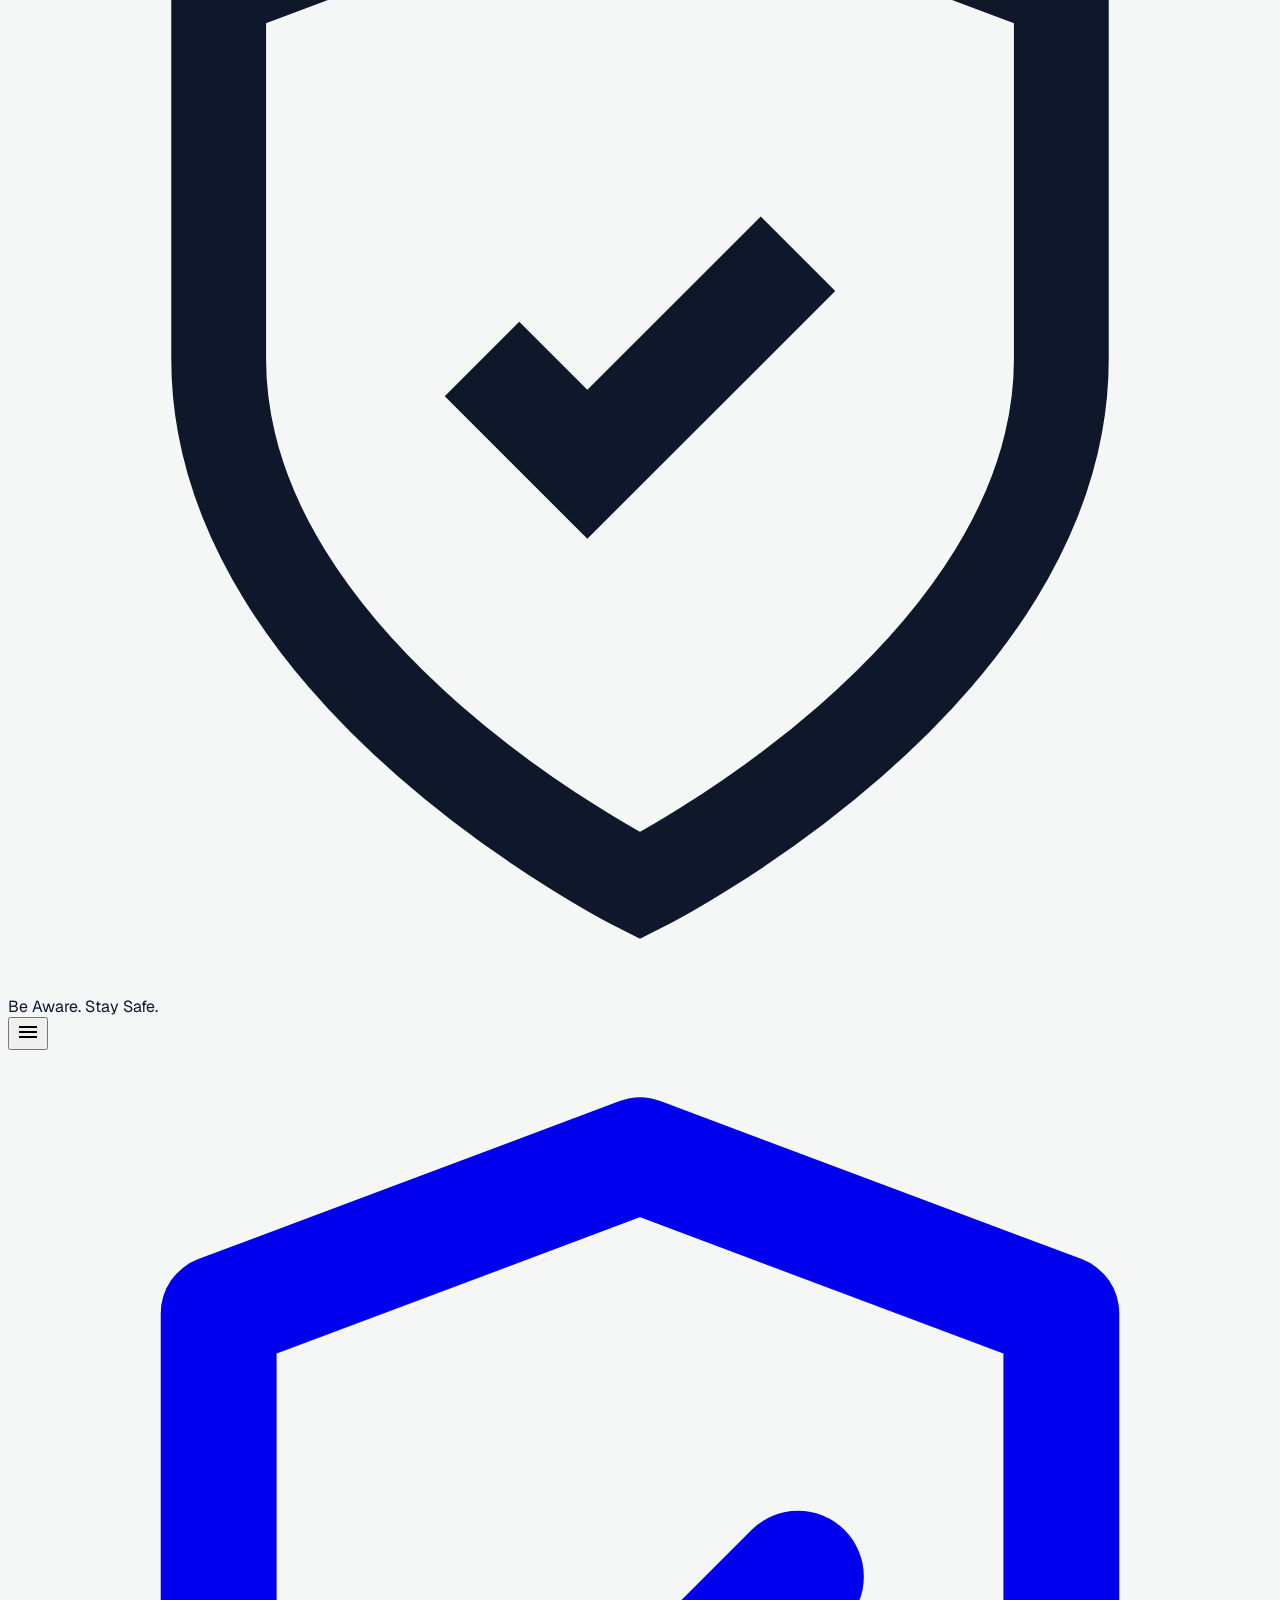
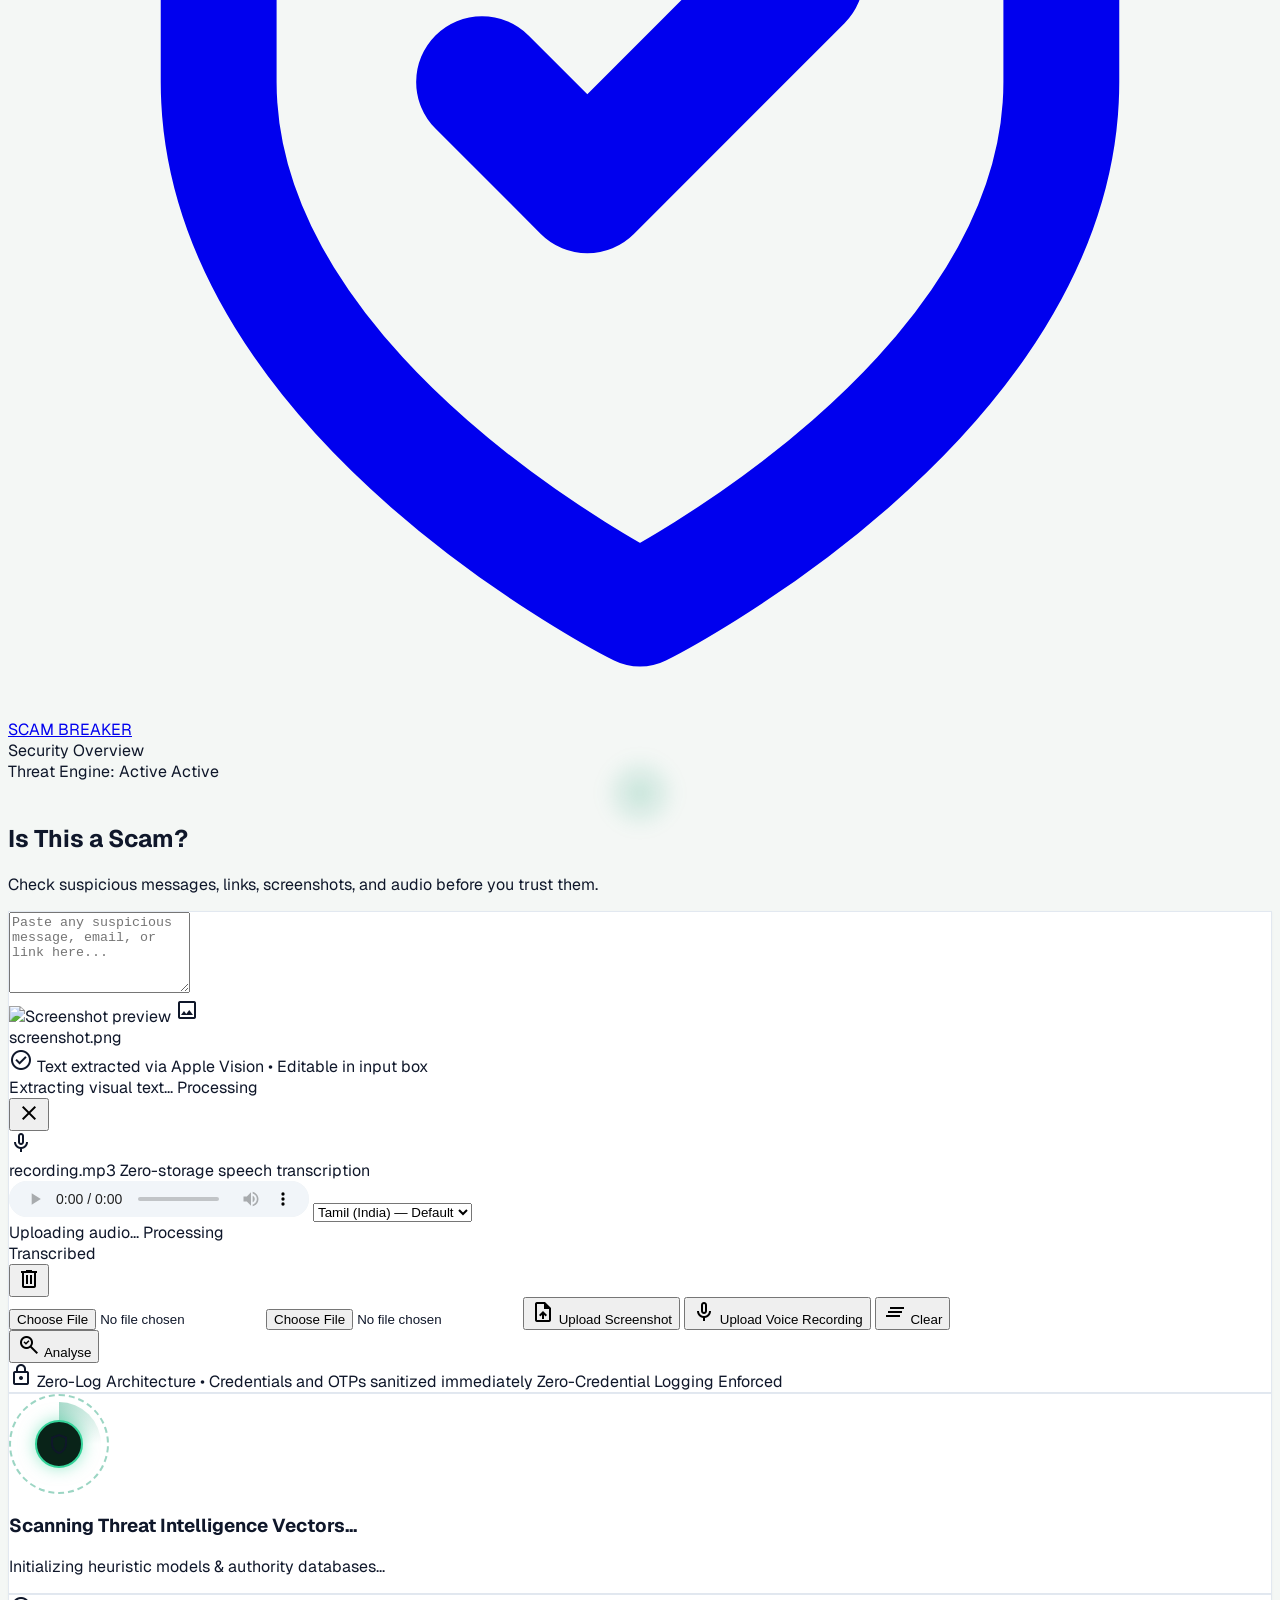
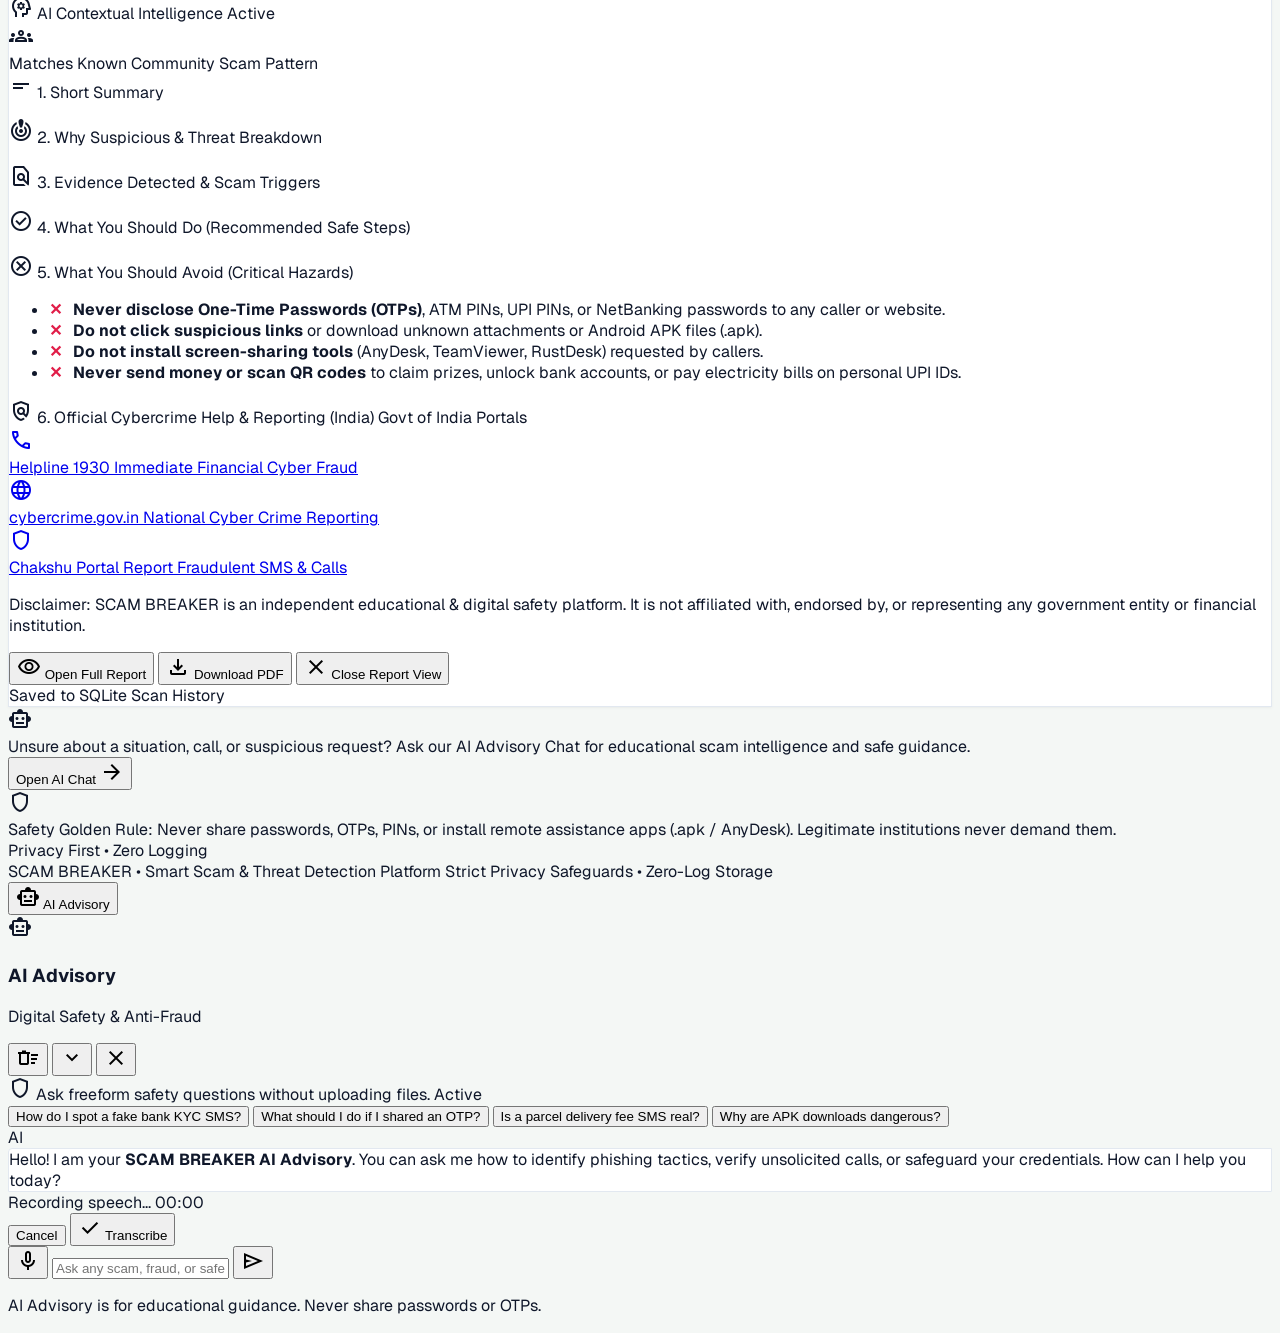
==== commit c713c6a8: "Add files via upload" ====
--- a/index.html
+++ b/index.html
@@ -3,7 +3,7 @@
 <head>
   <meta charset="UTF-8" />
   <meta name="viewport" content="width=device-width, initial-scale=1.0" />
-  <title>SCAM KILLER — Smart Scam &amp; Link Detector</title>
+  <title>SCAM BREAKER — Smart Scam &amp; Threat Detector</title>
 
   <!-- Google Fonts: Inter / Geist + Material Symbols Icons -->
   <link rel="preconnect" href="https://fonts.googleapis.com" />
@@ -61,10 +61,10 @@
             <path d="m9 12 2 2 4-4" stroke-width="2.5" />
           </svg>
         </div>
-        <!-- Logo Text: SCAM (white) KILLER (emerald green) -->
+        <!-- Logo Text: SCAM (white) BREAKER (emerald green) -->
         <div class="flex flex-col leading-none">
           <span class="font-extrabold text-lg tracking-wider text-white">SCAM</span>
-          <span class="font-extrabold text-lg tracking-wider text-emerald-400 -mt-0.5">KILLER</span>
+          <span class="font-extrabold text-lg tracking-wider text-emerald-400 -mt-0.5">BREAKER</span>
         </div>
       </a>
 
@@ -100,10 +100,10 @@
           <span>Trust Directory</span>
         </a>
 
-        <!-- 6. AI Chat (Phase 2 Ready) -->
-        <a href="#" data-nav-target="ai-chat" class="flex items-center gap-3 px-3.5 py-2.5 rounded-lg text-emerald-100/70 hover:text-white hover:bg-[#103827] font-medium text-sm transition-all duration-150">
+        <!-- 6. AI Advisory -->
+        <a href="#" id="sidebarAiAdvisoryLink" data-nav-target="ai-chat" class="flex items-center gap-3 px-3.5 py-2.5 rounded-lg text-emerald-100/70 hover:text-white hover:bg-[#103827] font-medium text-sm transition-all duration-150">
           <span class="material-symbols-outlined text-xl">smart_toy</span>
-          <span>AI Advisory Chat</span>
+          <span>AI Advisory</span>
         </a>
 
         <!-- 7. Settings -->
@@ -140,7 +140,7 @@
 
     <!-- TOP NAVIGATION BAR -->
     <header class="h-16 px-4 lg:px-8 border-b border-slate-200 bg-white/95 backdrop-blur-md sticky top-0 z-30 flex items-center justify-between shadow-sm">
-      <!-- Left side: Mobile Toggle + SCAM KILLER Logo -->
+      <!-- Left side: Mobile Toggle + SCAM BREAKER Logo -->
       <div class="flex items-center gap-3">
         <button id="mobileSidebarToggle" class="lg:hidden p-1.5 text-slate-600 hover:text-slate-900 rounded-lg hover:bg-slate-100 transition-colors" title="Toggle Menu">
           <span class="material-symbols-outlined text-2xl">menu</span>
@@ -155,7 +155,7 @@
           </div>
           <div class="flex items-center gap-1 leading-none">
             <span class="font-extrabold text-base tracking-wider text-slate-900">SCAM</span>
-            <span class="font-extrabold text-base tracking-wider text-emerald-600">KILLER</span>
+            <span class="font-extrabold text-base tracking-wider text-emerald-600">BREAKER</span>
           </div>
         </a>
       </div>
@@ -359,7 +359,7 @@
               <span class="material-symbols-outlined text-xs text-emerald-600">lock</span>
               <span>Zero-Log Architecture • Credentials and OTPs sanitized immediately</span>
             </span>
-            <span class="font-mono text-[10px]">Phase 1 Intelligence Platform</span>
+            <span class="font-mono text-[10px] text-slate-400">Zero-Credential Logging Enforced</span>
           </div>
         </section>
 
@@ -377,18 +377,19 @@
           </div>
         </section>
 
-        <!-- 4. COMPACT AI RESULT COMPONENT -->
-        <section id="inlineResultCard" class="hidden cyber-card rounded-2xl p-5 sm:p-6 border border-slate-200 shadow-md space-y-4 bg-white transition-all">
-          <!-- Top Row: Classification Badge + Confidence + DeepSeek AI Label -->
-          <div class="flex flex-col sm:flex-row sm:items-center justify-between gap-3 pb-3 border-b border-slate-100">
-            <div class="flex items-center gap-2.5">
+        <!-- 4. REDESIGNED 7-SECTION AI RESULT COMPONENT -->
+        <section id="inlineResultCard" class="hidden cyber-card rounded-2xl p-5 sm:p-6 border border-slate-200 shadow-md space-y-5 bg-white transition-all">
+          
+          <!-- Section 1: Risk Assessment Banner -->
+          <div id="resultRiskBanner" class="p-4 rounded-xl flex flex-col sm:flex-row sm:items-center justify-between gap-3 border shadow-sm bg-slate-50 border-slate-200">
+            <div class="flex items-center gap-3">
               <div id="inlineResultBadge"></div>
-              <span id="inlineConfidenceBadge" class="text-[11px] font-mono text-slate-600 bg-slate-100 px-2.5 py-0.5 rounded-full border border-slate-200"></span>
+              <span id="inlineConfidenceBadge" class="text-xs font-mono font-semibold px-2.5 py-0.5 rounded-full border border-slate-200 text-slate-700 bg-white"></span>
             </div>
             <div class="flex items-center gap-2">
-              <span class="flex items-center gap-1 text-[11px] font-mono text-emerald-800 bg-emerald-50/80 px-2.5 py-1 rounded-full border border-emerald-200/80">
-                <span class="material-symbols-outlined text-xs text-emerald-600">psychology</span>
-                <span>Google Gemini AI Intelligence</span>
+              <span class="flex items-center gap-1.5 text-xs font-mono text-emerald-800 bg-emerald-50 px-3 py-1 rounded-full border border-emerald-200">
+                <span class="material-symbols-outlined text-sm text-emerald-600">psychology</span>
+                <span>AI Contextual Intelligence Active</span>
               </span>
             </div>
           </div>
@@ -403,21 +404,97 @@
             <span id="inlineCommunityMatchUpvotes" class="px-2 py-0.5 rounded bg-amber-100 text-amber-800 text-[10px] font-mono shrink-0"></span>
           </div>
 
-          <!-- Short AI-Generated Explanation -->
-          <div class="space-y-1">
-            <p id="inlineResultExplanation" class="text-xs sm:text-sm font-medium text-slate-800 leading-relaxed"></p>
-          </div>
-
-          <!-- Main Detected Threat Indicators (Compact Badges) -->
-          <div id="inlineIndicatorsContainer" class="space-y-1.5">
-            <span class="text-[10px] font-mono uppercase tracking-wider text-slate-400 block">Key Detected Threat Indicators</span>
+          <!-- Section 2: Short Summary -->
+          <div class="p-4 rounded-xl bg-slate-50 border border-slate-200 space-y-1.5">
+            <span class="text-[10px] font-mono uppercase tracking-wider text-slate-500 font-bold flex items-center gap-1">
+              <span class="material-symbols-outlined text-xs text-slate-600">short_text</span>
+              <span>1. Short Summary</span>
+            </span>
+            <p id="inlineResultExplanation" class="text-xs sm:text-sm font-semibold text-slate-800 leading-relaxed"></p>
+          </div>
+
+          <!-- Section 3: Why Suspicious -->
+          <div id="inlineWhyItMattersContainer" class="p-4 rounded-xl bg-amber-50/70 border border-amber-200 text-amber-950 space-y-1.5">
+            <span class="text-[10px] font-mono uppercase tracking-wider text-amber-800 font-bold flex items-center gap-1">
+              <span class="material-symbols-outlined text-xs text-amber-600">crisis_alert</span>
+              <span>2. Why Suspicious &amp; Threat Breakdown</span>
+            </span>
+            <p id="inlineWhyItMattersText" class="text-xs text-amber-900 leading-relaxed font-normal"></p>
+          </div>
+
+          <!-- Section 4: Evidence Detected -->
+          <div id="inlineIndicatorsContainer" class="space-y-2">
+            <span class="text-[10px] font-mono uppercase tracking-wider text-slate-500 font-bold flex items-center gap-1">
+              <span class="material-symbols-outlined text-xs text-rose-500">find_in_page</span>
+              <span>3. Evidence Detected &amp; Scam Triggers</span>
+            </span>
             <ul id="inlineIndicatorsList" class="flex flex-wrap gap-2 text-xs"></ul>
           </div>
 
-          <!-- Why This Matters Note -->
-          <div id="inlineWhyItMattersContainer" class="p-3 rounded-xl bg-amber-50/70 border border-amber-200/70 text-xs text-amber-950 flex items-start gap-2.5">
-            <span class="material-symbols-outlined text-base text-amber-600 shrink-0 mt-0.5">info</span>
-            <p id="inlineWhyItMattersText" class="leading-relaxed text-xs"></p>
+          <!-- Section 5: What You Should Do -->
+          <div class="p-4 rounded-xl bg-emerald-50/70 border border-emerald-200 text-emerald-950 space-y-2">
+            <span class="text-[10px] font-mono uppercase tracking-wider text-emerald-800 font-bold flex items-center gap-1">
+              <span class="material-symbols-outlined text-xs text-emerald-600">check_circle</span>
+              <span>4. What You Should Do (Recommended Safe Steps)</span>
+            </span>
+            <ul id="inlineNextStepsList" class="space-y-1.5 text-xs text-emerald-900"></ul>
+          </div>
+
+          <!-- Section 6: What You Should Avoid -->
+          <div class="p-4 rounded-xl bg-rose-50/70 border border-rose-200 text-rose-950 space-y-2">
+            <span class="text-[10px] font-mono uppercase tracking-wider text-rose-800 font-bold flex items-center gap-1">
+              <span class="material-symbols-outlined text-xs text-rose-600">cancel</span>
+              <span>5. What You Should Avoid (Critical Hazards)</span>
+            </span>
+            <ul id="inlineAvoidList" class="space-y-1.5 text-xs text-rose-900">
+              <li class="avoid-cross-item"><b>Never disclose One-Time Passwords (OTPs)</b>, ATM PINs, UPI PINs, or NetBanking passwords to any caller or website.</li>
+              <li class="avoid-cross-item"><b>Do not click suspicious links</b> or download unknown attachments or Android APK files (.apk).</li>
+              <li class="avoid-cross-item"><b>Do not install screen-sharing tools</b> (AnyDesk, TeamViewer, RustDesk) requested by callers.</li>
+              <li class="avoid-cross-item"><b>Never send money or scan QR codes</b> to claim prizes, unlock bank accounts, or pay electricity bills on personal UPI IDs.</li>
+            </ul>
+          </div>
+
+          <!-- Section 7: Official Reporting Options (India Focus) -->
+          <div class="p-4 rounded-xl bg-slate-900 text-white space-y-3 shadow-sm border border-slate-800">
+            <div class="flex items-center justify-between">
+              <span class="text-[10px] font-mono uppercase tracking-wider text-emerald-400 font-bold flex items-center gap-1">
+                <span class="material-symbols-outlined text-xs text-emerald-400">policy</span>
+                <span>6. Official Cybercrime Help &amp; Reporting (India)</span>
+              </span>
+              <span class="text-[9px] font-mono text-slate-400 bg-slate-800 px-2 py-0.5 rounded">Govt of India Portals</span>
+            </div>
+            <div class="grid grid-cols-1 sm:grid-cols-3 gap-2.5 text-xs">
+              <a href="tel:1930" class="p-2.5 rounded-lg bg-slate-800 hover:bg-slate-700 border border-slate-700 flex items-center gap-2.5 transition-colors group">
+                <span class="w-8 h-8 rounded-md bg-rose-600/20 text-rose-400 flex items-center justify-center shrink-0">
+                  <span class="material-symbols-outlined text-base">call</span>
+                </span>
+                <div>
+                  <span class="font-bold text-white block group-hover:text-emerald-300">Helpline 1930</span>
+                  <span class="text-[10px] text-slate-400 block">Immediate Financial Cyber Fraud</span>
+                </div>
+              </a>
+              <a href="https://cybercrime.gov.in" target="_blank" rel="noopener noreferrer" class="p-2.5 rounded-lg bg-slate-800 hover:bg-slate-700 border border-slate-700 flex items-center gap-2.5 transition-colors group">
+                <span class="w-8 h-8 rounded-md bg-emerald-600/20 text-emerald-400 flex items-center justify-center shrink-0">
+                  <span class="material-symbols-outlined text-base">language</span>
+                </span>
+                <div>
+                  <span class="font-bold text-white block group-hover:text-emerald-300">cybercrime.gov.in</span>
+                  <span class="text-[10px] text-slate-400 block">National Cyber Crime Reporting</span>
+                </div>
+              </a>
+              <a href="https://sancharsaathi.gov.in/sfc/" target="_blank" rel="noopener noreferrer" class="p-2.5 rounded-lg bg-slate-800 hover:bg-slate-700 border border-slate-700 flex items-center gap-2.5 transition-colors group">
+                <span class="w-8 h-8 rounded-md bg-sky-600/20 text-sky-400 flex items-center justify-center shrink-0">
+                  <span class="material-symbols-outlined text-base">shield</span>
+                </span>
+                <div>
+                  <span class="font-bold text-white block group-hover:text-emerald-300">Chakshu Portal</span>
+                  <span class="text-[10px] text-slate-400 block">Report Fraudulent SMS &amp; Calls</span>
+                </div>
+              </a>
+            </div>
+            <p class="text-[10px] text-slate-400 font-mono leading-relaxed pt-1 border-t border-slate-800">
+              <span class="text-slate-300 font-semibold">Disclaimer:</span> SCAM BREAKER is an independent educational &amp; digital safety platform. It is not affiliated with, endorsed by, or representing any government entity or financial institution.
+            </p>
           </div>
 
           <!-- Footer Actions: View Full Details, Download PDF Report, Close Report View -->
@@ -594,6 +671,23 @@
             </div>
           </div>
 
+          <!-- Verified Regulatory & Cybersecurity Advisories Section -->
+          <div class="space-y-3 pt-4 border-t border-slate-200">
+            <div class="flex items-center justify-between">
+              <div>
+                <h3 class="text-xs font-semibold uppercase tracking-wider text-slate-900 font-mono flex items-center gap-1.5">
+                  <span class="material-symbols-outlined text-emerald-600 text-sm">verified</span>
+                  <span>Verified Regulatory &amp; Cybersecurity Advisories</span>
+                </h3>
+                <p class="text-[11px] text-slate-500">Official warnings from RBI, CERT-In, I4C, and Sanchar Saathi.</p>
+              </div>
+              <span class="text-[10px] font-mono text-emerald-800 bg-emerald-50 px-2.5 py-0.5 rounded border border-emerald-200">Official Authorities</span>
+            </div>
+            <div class="grid grid-cols-1 md:grid-cols-2 gap-4" id="officialAdvisoriesGrid">
+              <!-- Dynamically populated from SCAM_BREAKER_DATA.officialAdvisories -->
+            </div>
+          </div>
+
           <!-- Structured Community Pattern Clusters -->
           <div class="space-y-3 pt-4 border-t border-slate-200">
             <div class="flex items-center justify-between">
@@ -669,63 +763,66 @@
       </div>
 
       <!-- ============================================================== -->
-      <!-- VIEW 6: AI ADVISORY CHAT (Phase 2 Ready)                       -->
+      <!-- VIEW 6: AI ADVISORY CHAT                                       -->
       <!-- ============================================================== -->
       <div id="view-ai-chat" class="view-section space-y-5" style="display: none;">
-        <div class="cyber-card rounded-2xl p-6 border border-slate-200 bg-white shadow-sm space-y-5">
+        <div class="cyber-card rounded-2xl p-6 sm:p-8 border border-slate-200 bg-white shadow-sm space-y-6">
           <div class="flex flex-col sm:flex-row sm:items-center justify-between gap-4 pb-4 border-b border-slate-200">
             <div>
-              <h2 class="text-lg font-bold text-slate-900 flex items-center gap-2">
-                <span class="material-symbols-outlined text-emerald-600">smart_toy</span>
-                AI Scam Advisory Chat
+              <h2 class="text-xl font-bold text-slate-900 flex items-center gap-2">
+                <span class="material-symbols-outlined text-emerald-600 text-2xl">smart_toy</span>
+                AI Advisory Assistant
               </h2>
-              <p class="text-xs text-slate-500">Ask freeform cybersecurity questions without uploading files.</p>
-            </div>
-            <span class="text-[10px] font-mono text-emerald-800 bg-emerald-50 border border-emerald-200 px-2.5 py-1 rounded-full self-start sm:self-auto">
-              Google Gemini AI Engine
+              <p class="text-xs text-slate-500 mt-1">Real-time educational intelligence and scam prevention guidance.</p>
+            </div>
+            <span class="text-[11px] font-mono text-emerald-800 bg-emerald-50 border border-emerald-200 px-3 py-1 rounded-full self-start sm:self-auto font-semibold">
+              AI Contextual Intelligence Active
             </span>
           </div>
 
-          <!-- Notice Banner -->
-          <div class="p-3.5 rounded-xl bg-emerald-50/70 border border-emerald-200 text-xs text-emerald-950 flex items-center gap-2.5">
-            <span class="material-symbols-outlined text-emerald-700 text-base shrink-0">info</span>
-            <span><b>Active Gemini Advisory:</b> Ask questions about suspicious messages, verify suspicious situations, or get immediate safety steps. Powered by Google Gemini AI.</span>
-          </div>
-
-          <!-- Quick Prompt Chips -->
-          <div class="flex flex-wrap items-center gap-2" id="chatPromptChips">
-            <button class="chat-chip px-3 py-1.5 rounded-lg bg-slate-100 hover:bg-slate-200 text-slate-800 text-xs font-medium border border-slate-200 transition-colors">
-              How do I spot a fake bank KYC message?
-            </button>
-            <button class="chat-chip px-3 py-1.5 rounded-lg bg-slate-100 hover:bg-slate-200 text-slate-800 text-xs font-medium border border-slate-200 transition-colors">
-              What should I do if I shared my OTP?
-            </button>
-            <button class="chat-chip px-3 py-1.5 rounded-lg bg-slate-100 hover:bg-slate-200 text-slate-800 text-xs font-medium border border-slate-200 transition-colors">
-              How can I tell if a parcel delivery SMS is genuine?
-            </button>
-            <button class="chat-chip px-3 py-1.5 rounded-lg bg-slate-100 hover:bg-slate-200 text-slate-800 text-xs font-medium border border-slate-200 transition-colors">
-              Why are APK downloads from WhatsApp dangerous?
-            </button>
-          </div>
-
-          <!-- Chat Stream Box -->
-          <div id="chatMessagesContainer" class="p-4 rounded-xl bg-slate-50 border border-slate-200 h-80 overflow-y-auto space-y-3">
-            <div class="flex items-start gap-2.5">
-              <div class="w-7 h-7 rounded-full bg-[#092318] text-emerald-400 flex items-center justify-center text-xs shrink-0 font-bold">AI</div>
-              <div class="chat-bubble-assistant p-3 rounded-xl max-w-lg text-xs leading-relaxed shadow-sm">
-                Hello! I am the <b>SCAM KILLER Security Assistant</b>. You can ask me how to identify specific phishing tactics, verify unsolicited calls, or safeguard your credentials. How can I assist you today?
-              </div>
-            </div>
-          </div>
-
-          <!-- Chat Input -->
-          <form id="chatForm" class="flex items-center gap-2">
-            <input type="text" id="chatInputText" placeholder="Ask any question about scam messages, suspicious links, or digital safety..." class="flex-1 px-4 py-2.5 text-xs rounded-xl border border-slate-200 focus:outline-none focus:border-emerald-600 bg-white shadow-sm" />
-            <button type="submit" id="chatSendBtn" class="px-5 py-2.5 rounded-xl bg-emerald-600 hover:bg-emerald-700 text-white font-bold text-xs tracking-wide transition-all shadow-sm flex items-center gap-1.5">
-              <span>Send</span>
-              <span class="material-symbols-outlined text-sm">send</span>
-            </button>
-          </form>
+          <!-- Feature Spotlight Banner -->
+          <div class="p-5 rounded-2xl bg-gradient-to-br from-[#092318] via-[#0e3323] to-[#092318] text-white space-y-3 shadow-md border border-emerald-700/50">
+            <div class="flex items-center gap-3">
+              <div class="w-10 h-10 rounded-xl bg-emerald-500/20 border border-emerald-400/40 flex items-center justify-center text-emerald-400">
+                <span class="material-symbols-outlined text-2xl">support_agent</span>
+              </div>
+              <div>
+                <h3 class="font-bold text-sm text-white">Sticky AI Advisory Panel Active</h3>
+                <p class="text-xs text-emerald-200/80">The AI Advisory panel floats across all pages so you can consult it anytime while reviewing scans.</p>
+              </div>
+            </div>
+            <div class="pt-2 flex flex-wrap items-center gap-3">
+              <button type="button" id="openStickyChatFromViewBtn" class="px-5 py-2.5 rounded-xl bg-emerald-500 hover:bg-emerald-400 text-slate-950 font-bold text-xs tracking-wide transition-all shadow-md flex items-center gap-2 active:scale-95">
+                <span class="material-symbols-outlined text-base">chat</span>
+                <span>Open AI Advisory Chat Panel</span>
+              </button>
+            </div>
+          </div>
+
+          <!-- Advisory Capabilities Grid -->
+          <div class="grid grid-cols-1 sm:grid-cols-3 gap-4 text-xs">
+            <div class="p-4 rounded-xl border border-slate-200 bg-slate-50 space-y-2">
+              <div class="w-8 h-8 rounded-lg bg-emerald-100 text-emerald-800 flex items-center justify-center">
+                <span class="material-symbols-outlined text-base">verified</span>
+              </div>
+              <h4 class="font-bold text-slate-900">Spot Phishing &amp; KYC Lures</h4>
+              <p class="text-slate-600 text-[11px] leading-relaxed">Learn how to differentiate legitimate bank alerts from spoofed SMS and fraudulent APK links.</p>
+            </div>
+            <div class="p-4 rounded-xl border border-slate-200 bg-slate-50 space-y-2">
+              <div class="w-8 h-8 rounded-lg bg-amber-100 text-amber-800 flex items-center justify-center">
+                <span class="material-symbols-outlined text-base">mic</span>
+              </div>
+              <h4 class="font-bold text-slate-900">Direct Voice Input</h4>
+              <p class="text-slate-600 text-[11px] leading-relaxed">Tap the microphone in the advisory panel to record speech in Tamil or English and convert it to text.</p>
+            </div>
+            <div class="p-4 rounded-xl border border-slate-200 bg-slate-50 space-y-2">
+              <div class="w-8 h-8 rounded-lg bg-rose-100 text-rose-800 flex items-center justify-center">
+                <span class="material-symbols-outlined text-base">emergency</span>
+              </div>
+              <h4 class="font-bold text-slate-900">Emergency Guidance</h4>
+              <p class="text-slate-600 text-[11px] leading-relaxed">Immediate steps if you compromised a credential, clicked a link, or sent money to a fraudster.</p>
+            </div>
+          </div>
         </div>
       </div>
 
@@ -793,7 +890,7 @@
     <!-- FOOTER -->
     <footer class="mt-auto border-t border-slate-200 bg-white py-4 px-4 sm:px-8 text-center text-xs text-slate-500">
       <div class="max-w-5xl mx-auto flex flex-col sm:flex-row sm:items-center justify-between gap-2">
-        <span>SCAM KILLER v1.0.0 • AI-Powered Scam Intelligence Platform (Phase 1)</span>
+        <span>SCAM BREAKER • Smart Scam &amp; Threat Detection Platform</span>
         <span class="font-mono text-[11px] text-emerald-700">Strict Privacy Safeguards • Zero-Log Storage</span>
       </div>
     </footer>
@@ -813,7 +910,7 @@
           </div>
           <div>
             <h3 class="font-bold text-sm tracking-wide">Threat Intelligence Assessment Report</h3>
-            <p class="text-[11px] text-emerald-300/80 font-mono">SCAM KILLER Evaluation Certificate</p>
+            <p class="text-[11px] text-emerald-300/80 font-mono">SCAM BREAKER Evaluation Certificate</p>
           </div>
         </div>
         <button id="closeFullReportModalBtn" type="button" class="text-slate-400 hover:text-white p-1.5 rounded-lg hover:bg-white/10 transition-colors" title="Close report">
@@ -827,7 +924,7 @@
         <div class="grid grid-cols-2 sm:grid-cols-4 gap-2.5 p-3.5 rounded-xl bg-slate-50 border border-slate-200 font-mono text-[11px]">
           <div>
             <span class="text-slate-400 block text-[9px] uppercase">Assessment ID</span>
-            <span id="modalReportScanId" class="font-bold text-slate-900 block truncate">SK-00000000</span>
+            <span id="modalReportScanId" class="font-bold text-slate-900 block truncate">SB-00000000</span>
           </div>
           <div>
             <span class="text-slate-400 block text-[9px] uppercase">Date &amp; Time</span>
@@ -835,7 +932,7 @@
           </div>
           <div>
             <span class="text-slate-400 block text-[9px] uppercase">Evaluation</span>
-            <span id="modalReportEngineStatus" class="text-emerald-700 block truncate font-bold">Google Gemini AI</span>
+            <span id="modalReportEngineStatus" class="text-emerald-700 block truncate font-bold">AI Safety Analysis</span>
           </div>
           <div>
             <span class="text-slate-400 block text-[9px] uppercase">Zero-Log Policy</span>
@@ -965,6 +1062,120 @@
     </form>
   </dialog>
 
+  <!-- ================================================================ -->
+  <!-- FLOATING ACTION BUTTON: AI ADVISORY                              -->
+  <!-- ================================================================ -->
+  <button id="floatingChatToggleBtn" type="button" class="fixed bottom-6 right-6 z-40 px-4 py-3 rounded-full bg-[#092318] text-white border border-emerald-500/50 shadow-2xl hover:bg-[#0e3323] transition-all flex items-center gap-2.5 group cursor-pointer active:scale-95" title="Open AI Advisory Panel">
+    <div class="relative w-2.5 h-2.5 rounded-full bg-emerald-400">
+      <span class="absolute inset-0 rounded-full bg-emerald-400 animate-ping opacity-75"></span>
+    </div>
+    <span class="material-symbols-outlined text-emerald-400 text-xl group-hover:scale-110 transition-transform">smart_toy</span>
+    <span class="font-bold text-xs tracking-wide">AI Advisory</span>
+  </button>
+
+  <!-- ================================================================ -->
+  <!-- STICKY FLOATING AI ADVISORY PANEL                                -->
+  <!-- ================================================================ -->
+  <aside id="stickyChatPanel" class="fixed bottom-6 right-6 z-50 w-[420px] max-w-[calc(100vw-2rem)] h-[580px] max-h-[85vh] max-sm:inset-x-0 max-sm:bottom-0 max-sm:h-[82vh] max-sm:w-full max-sm:rounded-b-none bg-white rounded-2xl shadow-2xl border border-slate-200 flex flex-col overflow-hidden hidden" aria-label="AI Advisory Panel">
+    <!-- Panel Header -->
+    <div class="p-3.5 sm:p-4 bg-[#092318] text-white flex items-center justify-between border-b border-[#154631] shrink-0 select-none">
+      <div class="flex items-center gap-2.5">
+        <div class="w-8 h-8 rounded-lg bg-emerald-500/20 border border-emerald-400/40 flex items-center justify-center text-emerald-400">
+          <span class="material-symbols-outlined text-lg">smart_toy</span>
+        </div>
+        <div>
+          <h3 class="font-bold text-xs sm:text-sm tracking-wide flex items-center gap-1.5">
+            <span>AI Advisory</span>
+            <span class="w-2 h-2 rounded-full bg-emerald-400 inline-block"></span>
+          </h3>
+          <p class="text-[10px] text-emerald-300/80 font-mono">Digital Safety &amp; Anti-Fraud</p>
+        </div>
+      </div>
+      <div class="flex items-center gap-1">
+        <button id="chatClearBtn" type="button" class="text-slate-300 hover:text-white p-1 rounded-lg hover:bg-white/10 transition-colors" title="Clear chat conversation">
+          <span class="material-symbols-outlined text-base">delete_sweep</span>
+        </button>
+        <button id="chatMinimizeBtn" type="button" class="text-slate-300 hover:text-white p-1 rounded-lg hover:bg-white/10 transition-colors" title="Minimize panel">
+          <span class="material-symbols-outlined text-base" id="chatMinimizeIcon">expand_more</span>
+        </button>
+        <button id="chatCloseBtn" type="button" class="text-slate-300 hover:text-white p-1 rounded-lg hover:bg-white/10 transition-colors" title="Close panel">
+          <span class="material-symbols-outlined text-base">close</span>
+        </button>
+      </div>
+    </div>
+
+    <!-- Panel Body -->
+    <div id="stickyChatBody" class="flex-1 flex flex-col min-h-0 bg-slate-50">
+      
+      <!-- Notice Banner -->
+      <div class="p-2.5 px-3 bg-emerald-50/80 border-b border-emerald-100 text-[11px] text-emerald-950 flex items-center justify-between shrink-0">
+        <span class="flex items-center gap-1.5">
+          <span class="material-symbols-outlined text-emerald-700 text-xs">shield</span>
+          <span>Ask freeform safety questions without uploading files.</span>
+        </span>
+        <span class="font-mono text-[9px] text-emerald-700 font-semibold bg-emerald-100/60 px-1.5 py-0.5 rounded">Active</span>
+      </div>
+
+      <!-- Quick Prompt Chips -->
+      <div class="p-2.5 border-b border-slate-200 bg-white flex flex-wrap gap-1.5 shrink-0" id="chatPromptChips">
+        <button class="chat-chip px-2.5 py-1 rounded-md bg-slate-100 hover:bg-slate-200 text-slate-700 text-[11px] font-medium border border-slate-200 transition-colors">
+          How do I spot a fake bank KYC SMS?
+        </button>
+        <button class="chat-chip px-2.5 py-1 rounded-md bg-slate-100 hover:bg-slate-200 text-slate-700 text-[11px] font-medium border border-slate-200 transition-colors">
+          What should I do if I shared an OTP?
+        </button>
+        <button class="chat-chip px-2.5 py-1 rounded-md bg-slate-100 hover:bg-slate-200 text-slate-700 text-[11px] font-medium border border-slate-200 transition-colors">
+          Is a parcel delivery fee SMS real?
+        </button>
+        <button class="chat-chip px-2.5 py-1 rounded-md bg-slate-100 hover:bg-slate-200 text-slate-700 text-[11px] font-medium border border-slate-200 transition-colors">
+          Why are APK downloads dangerous?
+        </button>
+      </div>
+
+      <!-- Chat Messages Container -->
+      <div id="chatMessagesContainer" class="flex-1 p-3.5 overflow-y-auto space-y-3 text-xs">
+        <div class="flex items-start gap-2">
+          <div class="w-6 h-6 rounded-full bg-[#092318] text-emerald-400 flex items-center justify-center text-[10px] shrink-0 font-bold">AI</div>
+          <div class="chat-bubble-assistant p-2.5 rounded-xl max-w-[85%] text-xs leading-relaxed shadow-sm">
+            Hello! I am your <b>SCAM BREAKER AI Advisory</b>. You can ask me how to identify phishing tactics, verify unsolicited calls, or safeguard your credentials. How can I help you today?
+          </div>
+        </div>
+      </div>
+
+      <!-- Voice Recording Indicator Bar -->
+      <div id="chatVoiceRecordingBar" class="hidden p-2.5 bg-rose-50 border-t border-rose-200 flex items-center justify-between gap-2 shrink-0">
+        <div class="flex items-center gap-2">
+          <span class="w-2.5 h-2.5 rounded-full bg-rose-600 animate-ping"></span>
+          <span class="text-xs font-bold text-rose-900">Recording speech...</span>
+          <span id="chatVoiceTimer" class="font-mono text-xs font-semibold text-rose-700">00:00</span>
+        </div>
+        <div class="flex items-center gap-1.5">
+          <button type="button" id="chatVoiceCancelBtn" class="px-2 py-1 rounded bg-white hover:bg-rose-100 text-rose-700 border border-rose-200 text-[11px] font-medium transition-colors">
+            Cancel
+          </button>
+          <button type="button" id="chatVoiceStopBtn" class="px-2.5 py-1 rounded bg-rose-600 hover:bg-rose-700 text-white text-[11px] font-bold transition-colors flex items-center gap-1">
+            <span class="material-symbols-outlined text-xs">done</span>
+            <span>Transcribe</span>
+          </button>
+        </div>
+      </div>
+
+      <!-- Chat Input Form -->
+      <form id="chatForm" class="p-2.5 bg-white border-t border-slate-200 shrink-0 space-y-1.5">
+        <div class="flex items-center gap-1.5">
+          <button type="button" id="chatVoiceRecordBtn" class="p-2 text-slate-500 hover:text-rose-600 hover:bg-rose-50 rounded-xl transition-colors shrink-0" title="Voice Input (Microphone)">
+            <span class="material-symbols-outlined text-lg">mic</span>
+          </button>
+          <input type="text" id="chatInputText" placeholder="Ask any scam, fraud, or safety question..." class="flex-1 px-3 py-2 text-xs rounded-xl border border-slate-200 focus:outline-none focus:border-emerald-600 bg-slate-50" />
+          <button type="submit" id="chatSendBtn" class="p-2 bg-emerald-600 hover:bg-emerald-700 text-white rounded-xl transition-all shrink-0 flex items-center justify-center shadow-sm active:scale-95" title="Send message">
+            <span class="material-symbols-outlined text-base">send</span>
+          </button>
+        </div>
+        <p class="text-[10px] text-slate-400 font-mono text-center">AI Advisory is for educational guidance. Never share passwords or OTPs.</p>
+      </form>
+    </div>
+  </aside>
+
   <!-- Floating Toast Notifications -->
   <div id="toastContainer" class="fixed bottom-5 right-5 z-50 flex flex-col gap-2 max-w-sm pointer-events-none"></div>
 
--- a/css/styles.css
+++ b/css/styles.css
@@ -1,4 +1,4 @@
-/* SCAM KILLER — Dark Forest Green + White SaaS Theme */
+/* SCAM BREAKER — Dark Forest Green + White SaaS Theme */
 
 :root {
   /* Color Palette: Dark Forest Green + Dark Charcoal */
@@ -251,3 +251,56 @@
   border: 1px solid #e2e8f0;
   border-top-left-radius: 0.25rem;
 }
+
+/* Sticky AI Advisory Floating Panel */
+#stickyChatPanel {
+  transition: transform 0.25s cubic-bezier(0.16, 1, 0.3, 1), opacity 0.2s ease, height 0.25s ease;
+  will-change: transform, opacity;
+}
+
+#stickyChatPanel.panel-minimized {
+  height: 58px !important;
+  max-height: 58px !important;
+}
+
+#stickyChatPanel.panel-minimized #stickyChatBody {
+  display: none !important;
+}
+
+/* Chat Voice Recording Glow */
+@keyframes micPulse {
+  0% { transform: scale(1); box-shadow: 0 0 0 0 rgba(225, 29, 72, 0.4); }
+  70% { transform: scale(1.05); box-shadow: 0 0 0 10px rgba(225, 29, 72, 0); }
+  100% { transform: scale(1); box-shadow: 0 0 0 0 rgba(225, 29, 72, 0); }
+}
+
+.mic-recording-active {
+  animation: micPulse 1.6s infinite;
+}
+
+/* Action Checklist Item */
+.action-check-item {
+  position: relative;
+  padding-left: 1.5rem;
+}
+.action-check-item::before {
+  content: "✓";
+  position: absolute;
+  left: 0;
+  top: 0;
+  color: #059669;
+  font-weight: 700;
+}
+
+.avoid-cross-item {
+  position: relative;
+  padding-left: 1.5rem;
+}
+.avoid-cross-item::before {
+  content: "✕";
+  position: absolute;
+  left: 0;
+  top: 0;
+  color: #e11d48;
+  font-weight: 700;
+}
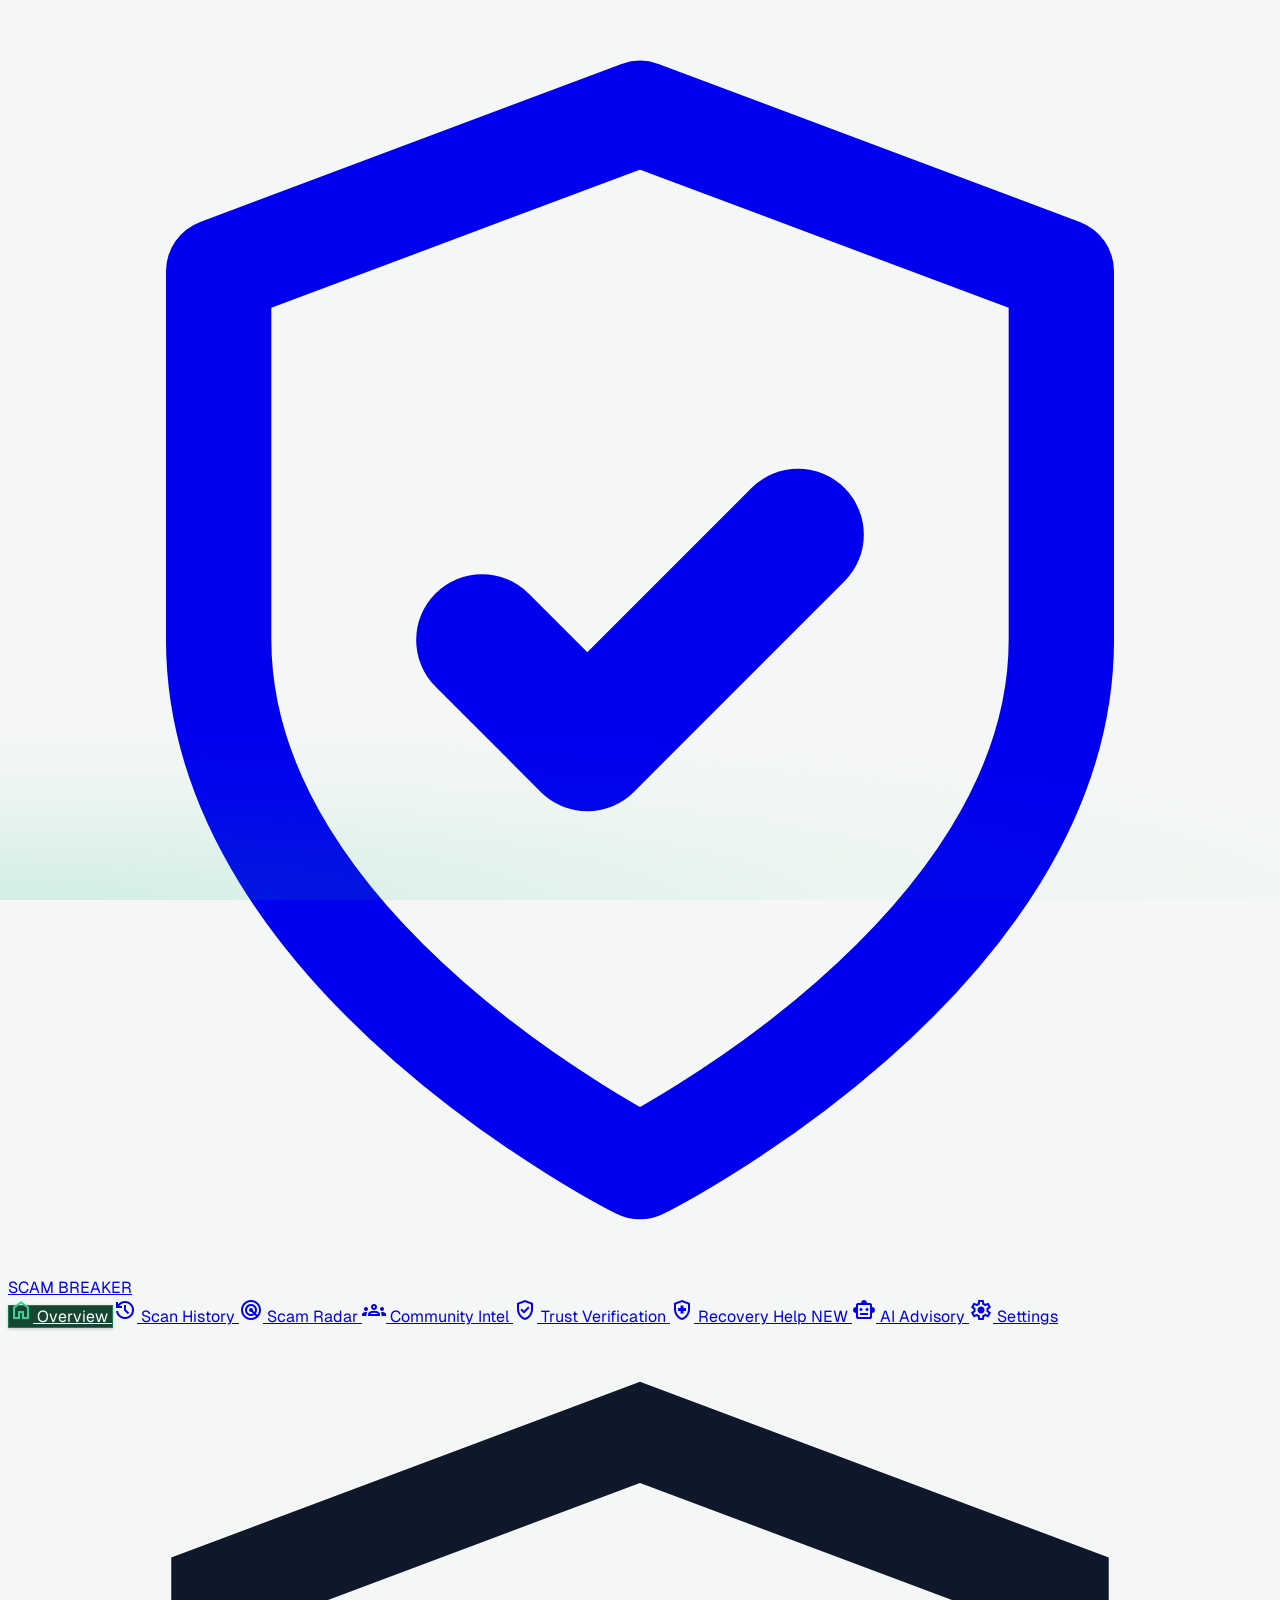
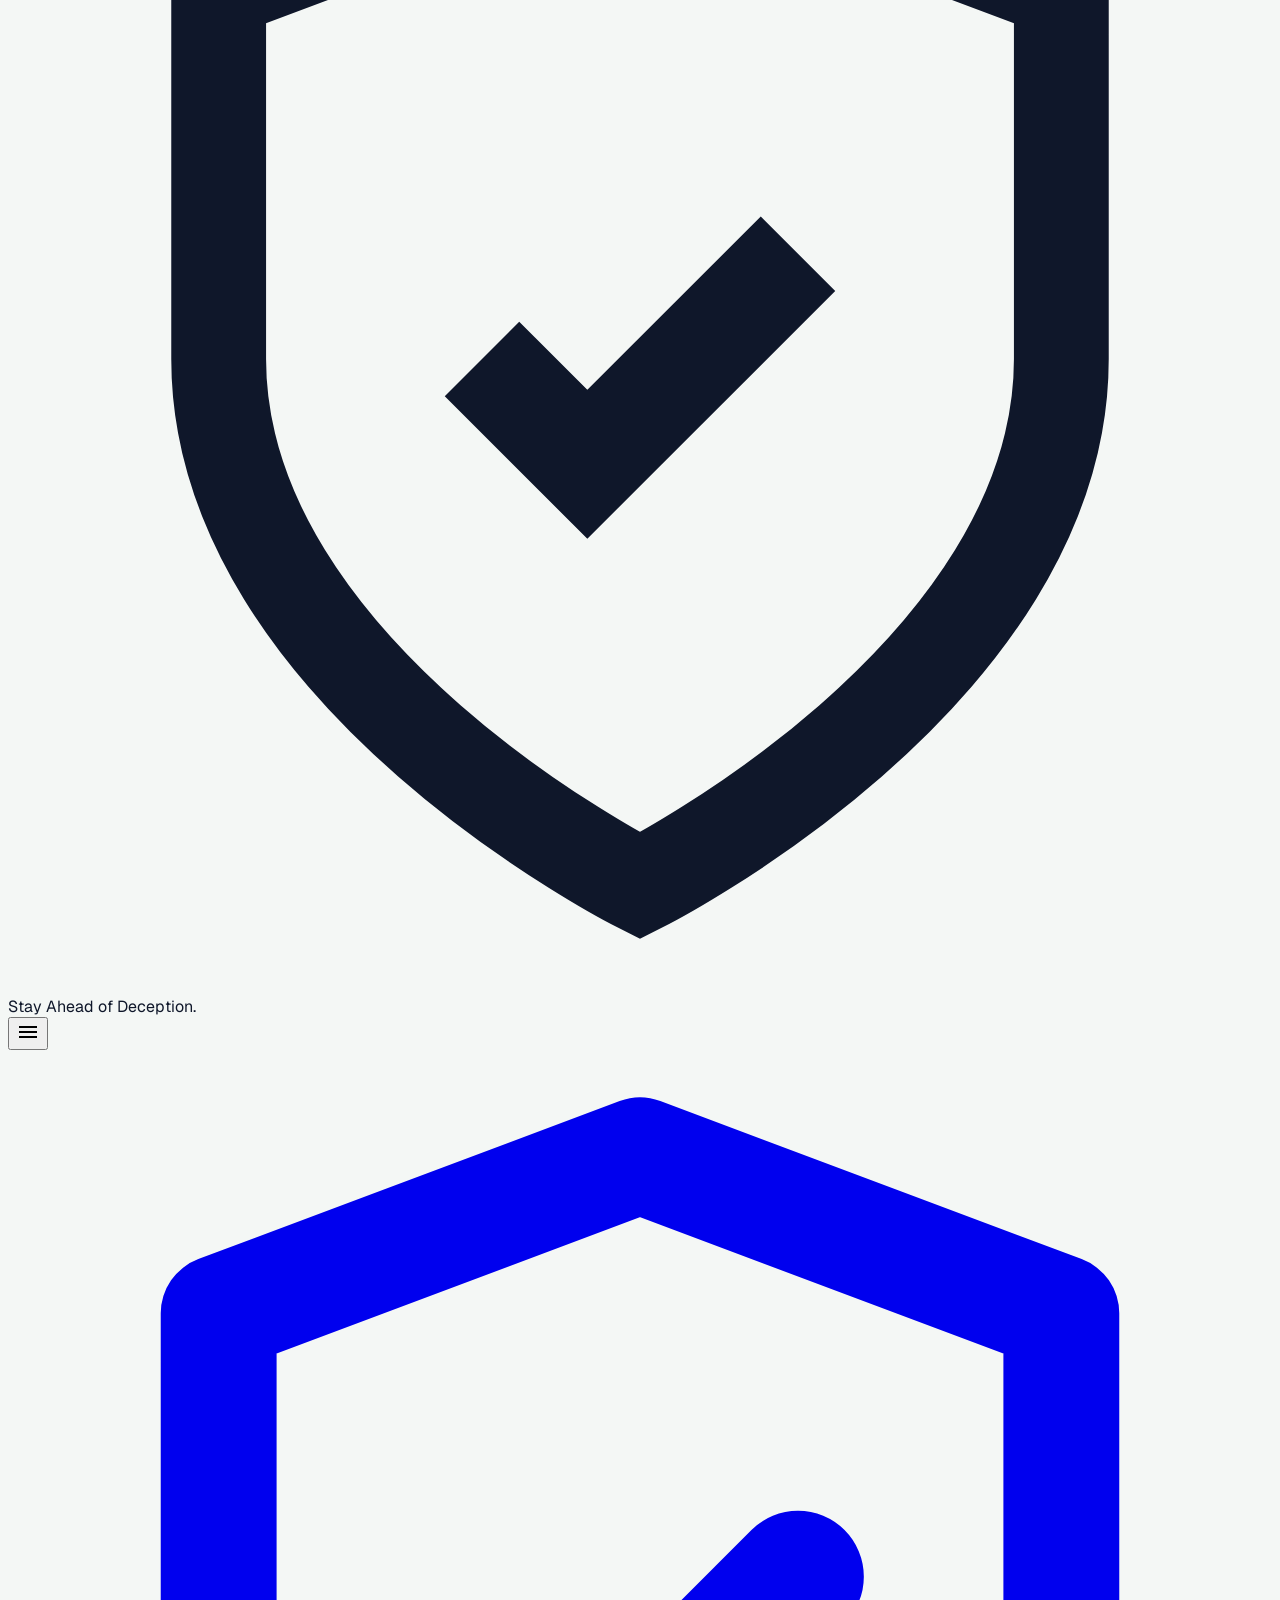
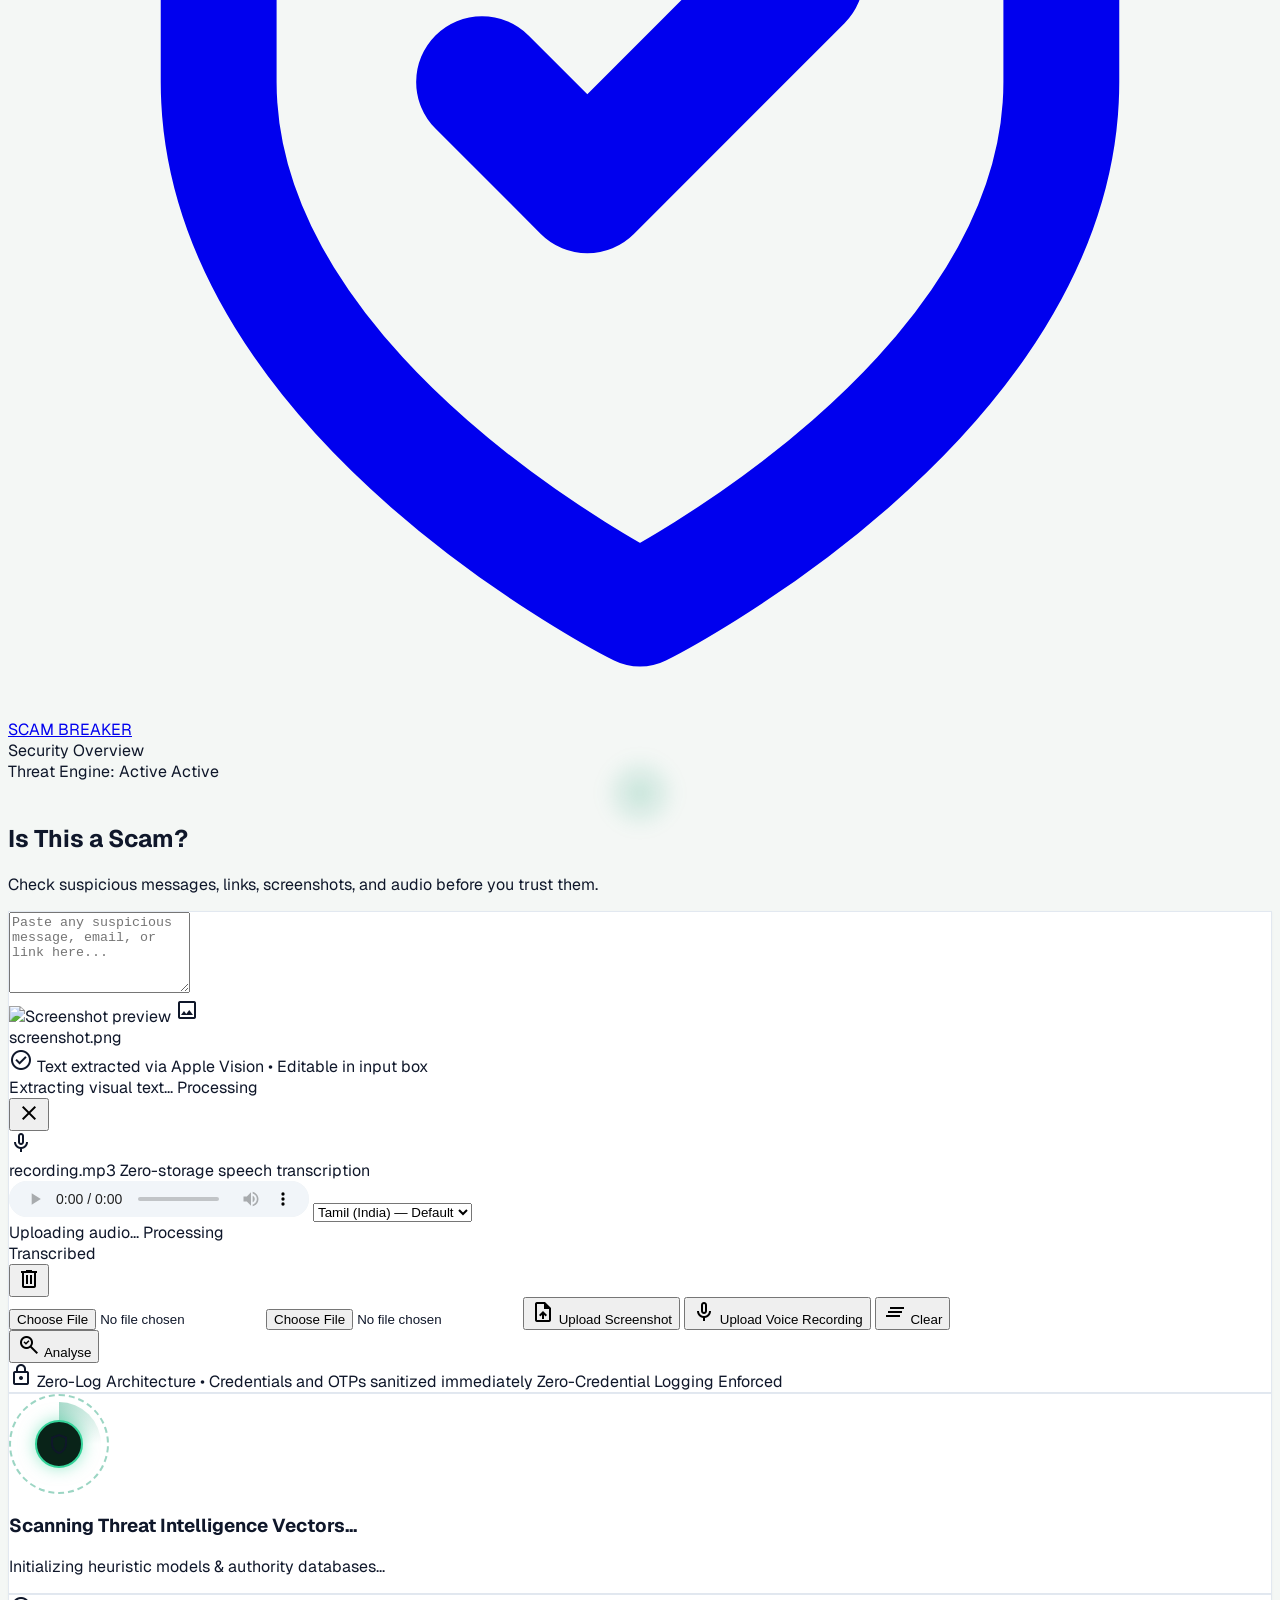
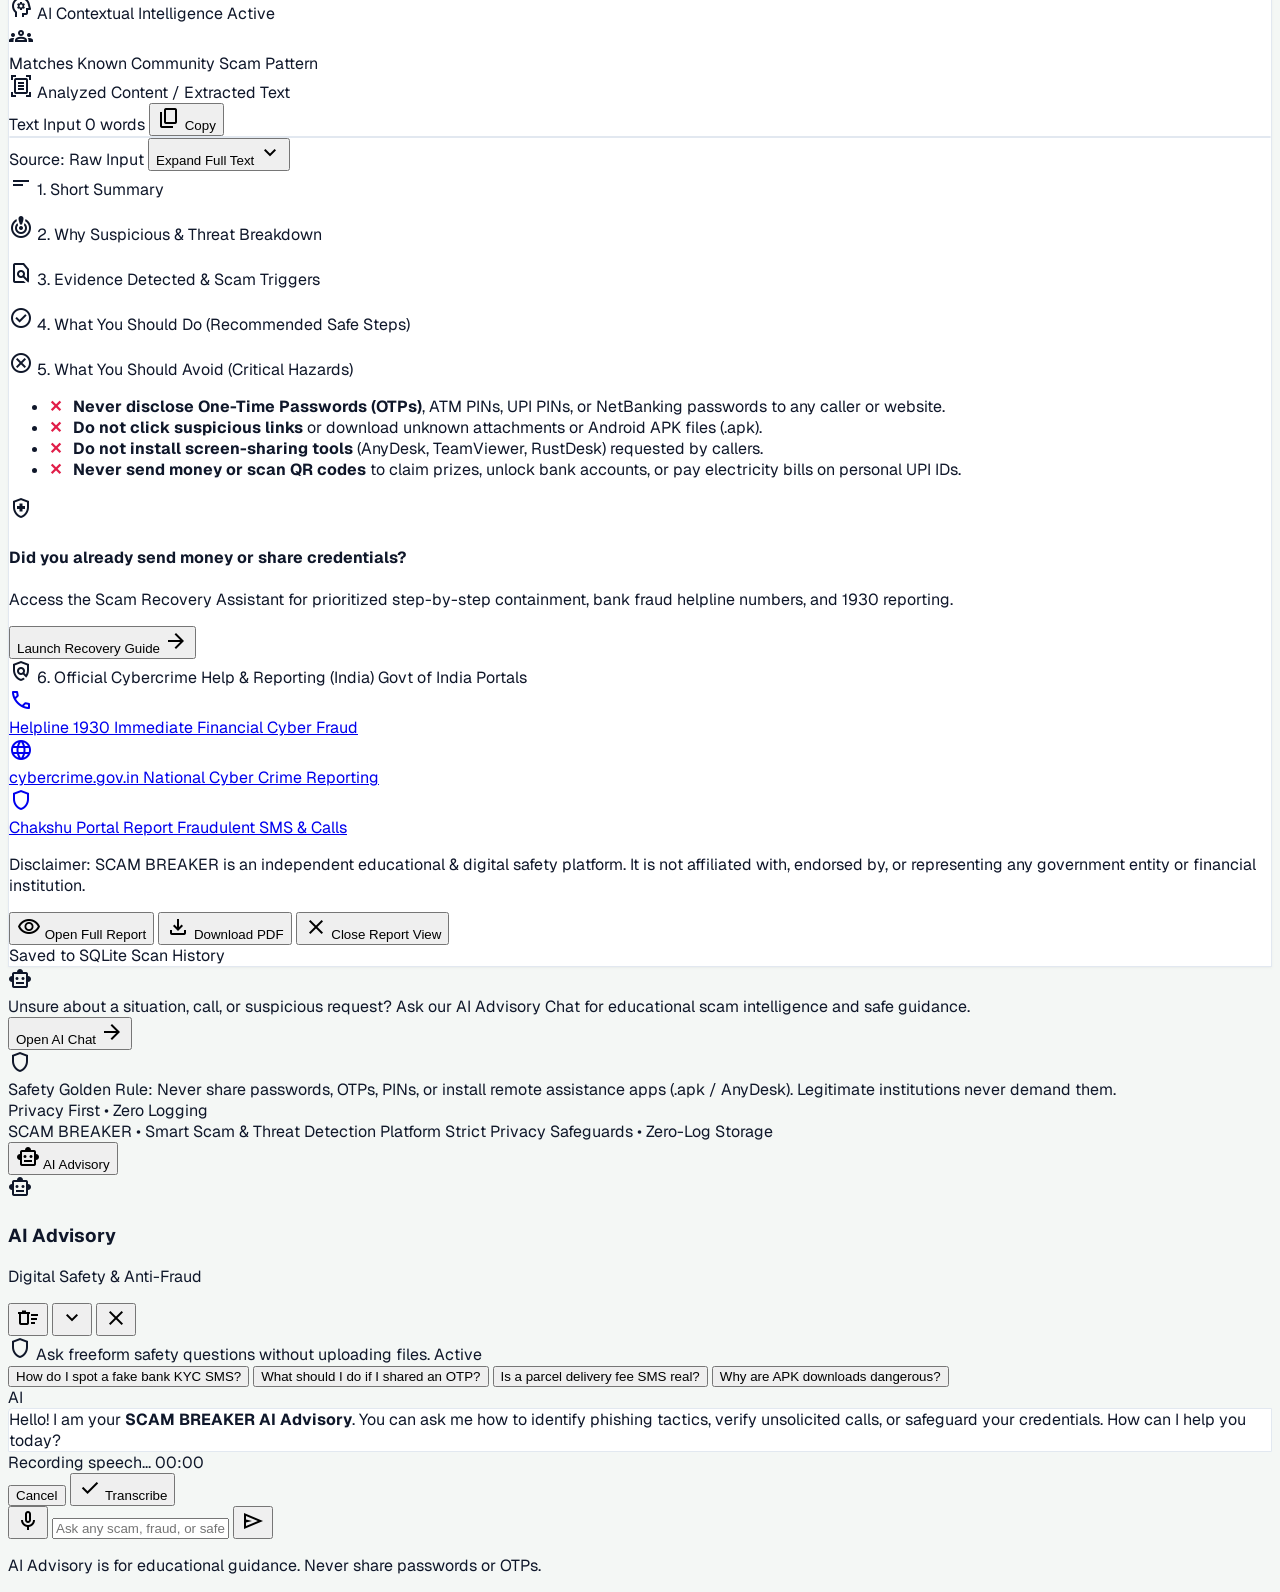
==== commit 2a289186: "Add files via upload" ====
--- a/index.html
+++ b/index.html
@@ -82,10 +82,10 @@
           <span>Scan History</span>
         </a>
 
-        <!-- 3. Scam Trends -->
+        <!-- 3. Scam Radar & Intelligence -->
         <a href="#" data-nav-target="scam-trends" class="flex items-center gap-3 px-3.5 py-2.5 rounded-lg text-emerald-100/70 hover:text-white hover:bg-[#103827] font-medium text-sm transition-all duration-150">
-          <span class="material-symbols-outlined text-xl">trending_up</span>
-          <span>Scam Trends</span>
+          <span class="material-symbols-outlined text-xl">radar</span>
+          <span>Scam Radar</span>
         </a>
 
         <!-- 4. Community Intelligence -->
@@ -94,19 +94,26 @@
           <span>Community Intel</span>
         </a>
 
-        <!-- 5. Verification Assistant -->
+        <!-- 5. Trust Verification -->
         <a href="#" data-nav-target="verification-assistant" class="flex items-center gap-3 px-3.5 py-2.5 rounded-lg text-emerald-100/70 hover:text-white hover:bg-[#103827] font-medium text-sm transition-all duration-150">
           <span class="material-symbols-outlined text-xl">verified_user</span>
-          <span>Trust Directory</span>
+          <span>Trust Verification</span>
         </a>
 
-        <!-- 6. AI Advisory -->
+        <!-- 6. Scam Recovery Assistant (NEW) -->
+        <a href="#" data-nav-target="recovery-assistant" class="flex items-center gap-3 px-3.5 py-2.5 rounded-lg text-emerald-100/70 hover:text-white hover:bg-[#103827] font-medium text-sm transition-all duration-150">
+          <span class="material-symbols-outlined text-xl text-rose-400">health_and_safety</span>
+          <span class="flex-1">Recovery Help</span>
+          <span class="px-1.5 py-0.5 rounded text-[9px] font-mono font-bold bg-rose-500/20 text-rose-300 border border-rose-500/30">NEW</span>
+        </a>
+
+        <!-- 7. AI Advisory -->
         <a href="#" id="sidebarAiAdvisoryLink" data-nav-target="ai-chat" class="flex items-center gap-3 px-3.5 py-2.5 rounded-lg text-emerald-100/70 hover:text-white hover:bg-[#103827] font-medium text-sm transition-all duration-150">
           <span class="material-symbols-outlined text-xl">smart_toy</span>
           <span>AI Advisory</span>
         </a>
 
-        <!-- 7. Settings -->
+        <!-- 8. Settings -->
         <a href="#" data-nav-target="settings" class="flex items-center gap-3 px-3.5 py-2.5 rounded-lg text-emerald-100/70 hover:text-white hover:bg-[#103827] font-medium text-sm transition-all duration-150">
           <span class="material-symbols-outlined text-xl">settings</span>
           <span>Settings</span>
@@ -114,7 +121,7 @@
       </nav>
     </div>
 
-    <!-- Bottom Left Sidebar: Watermark Shield & "Be Aware. Stay Safe." -->
+    <!-- Bottom Left Sidebar: Watermark Shield & "Stay Ahead of Deception." -->
     <div class="relative p-5 overflow-hidden">
       <div class="sidebar-aurora"></div>
       <div class="relative z-10 flex items-center gap-3.5">
@@ -125,8 +132,8 @@
           </svg>
         </div>
         <div class="leading-tight">
-          <span class="block text-xs font-semibold text-emerald-300">Be Aware.</span>
-          <span class="block text-xs font-semibold text-emerald-300">Stay Safe.</span>
+          <span class="block text-xs font-semibold text-emerald-300">Stay Ahead</span>
+          <span class="block text-xs font-semibold text-emerald-300">of Deception.</span>
         </div>
       </div>
     </div>
@@ -402,6 +409,30 @@
               <span class="text-[11px] text-amber-700" id="inlineCommunityMatchDesc"></span>
             </div>
             <span id="inlineCommunityMatchUpvotes" class="px-2 py-0.5 rounded bg-amber-100 text-amber-800 text-[10px] font-mono shrink-0"></span>
+          <!-- Extracted Content & OCR Text Viewer (NEW) -->
+          <div id="inlineExtractedContentContainer" class="p-4 rounded-xl bg-slate-50 border border-slate-200 space-y-2">
+            <div class="flex flex-col sm:flex-row sm:items-center justify-between gap-2">
+              <span class="text-[10px] font-mono uppercase tracking-wider text-slate-700 font-bold flex items-center gap-1.5">
+                <span class="material-symbols-outlined text-xs text-emerald-600">document_scanner</span>
+                <span>Analyzed Content / Extracted Text</span>
+              </span>
+              <div class="flex items-center gap-1.5 flex-wrap">
+                <span id="inlineOcrEngineBadge" class="px-2 py-0.5 rounded text-[10px] font-mono bg-white text-slate-700 border border-slate-200">Text Input</span>
+                <span id="inlineOcrMetricsBadge" class="px-2 py-0.5 rounded text-[10px] font-mono bg-white text-slate-700 border border-slate-200">0 words</span>
+                <button type="button" id="inlineCopyExtractedBtn" class="px-2 py-0.5 rounded text-[10px] font-medium bg-white hover:bg-slate-100 text-slate-700 border border-slate-200 flex items-center gap-1 transition-colors" title="Copy analyzed content">
+                  <span class="material-symbols-outlined text-xs">content_copy</span>
+                  <span id="inlineCopyExtractedText">Copy</span>
+                </button>
+              </div>
+            </div>
+            <div id="inlineExtractedContentBox" class="extracted-content-box p-3"></div>
+            <div class="flex items-center justify-between pt-0.5 text-[11px] text-slate-500">
+              <span id="inlineContentTypeBadge" class="font-mono text-[10px] text-slate-500">Source: Raw Input</span>
+              <button type="button" id="inlineToggleExpandContentBtn" class="text-emerald-700 hover:text-emerald-800 text-[11px] font-semibold flex items-center gap-0.5">
+                <span id="inlineToggleExpandText">Expand Full Text</span>
+                <span class="material-symbols-outlined text-xs" id="inlineToggleExpandIcon">expand_more</span>
+              </button>
+            </div>
           </div>
 
           <!-- Section 2: Short Summary -->
@@ -454,8 +485,25 @@
             </ul>
           </div>
 
-          <!-- Section 7: Official Reporting Options (India Focus) -->
-          <div class="p-4 rounded-xl bg-slate-900 text-white space-y-3 shadow-sm border border-slate-800">
+          <!-- Scam Recovery Incident Callout (NEW) -->
+          <div id="inlineRecoveryCallout" class="p-4 rounded-xl bg-gradient-to-r from-rose-50 via-amber-50 to-emerald-50 border border-rose-200 flex flex-col sm:flex-row sm:items-center justify-between gap-3 shadow-sm">
+            <div class="flex items-start sm:items-center gap-3">
+              <div class="w-9 h-9 rounded-lg bg-rose-600 text-white flex items-center justify-center shrink-0 shadow-sm">
+                <span class="material-symbols-outlined text-xl">health_and_safety</span>
+              </div>
+              <div>
+                <h4 class="font-bold text-xs sm:text-sm text-slate-900">Did you already send money or share credentials?</h4>
+                <p class="text-[11px] text-slate-600">Access the Scam Recovery Assistant for prioritized step-by-step containment, bank fraud helpline numbers, and 1930 reporting.</p>
+              </div>
+            </div>
+            <button type="button" id="inlineLaunchRecoveryBtn" class="px-4 py-2 rounded-lg bg-rose-600 hover:bg-rose-700 text-white text-xs font-bold shrink-0 transition-all shadow-sm flex items-center gap-1.5 self-start sm:self-auto active:scale-95">
+              <span>Launch Recovery Guide</span>
+              <span class="material-symbols-outlined text-sm">arrow_forward</span>
+            </button>
+          </div>
+
+          <!-- Section 7: Contextual Cybercrime Help & Reporting (India Focus) -->
+          <div id="inlineOfficialHelpSection" class="p-4 rounded-xl bg-slate-900 text-white space-y-3 shadow-sm border border-slate-800">
             <div class="flex items-center justify-between">
               <span class="text-[10px] font-mono uppercase tracking-wider text-emerald-400 font-bold flex items-center gap-1">
                 <span class="material-symbols-outlined text-xs text-emerald-400">policy</span>
@@ -635,67 +683,216 @@
       </div>
 
       <!-- ============================================================== -->
-      <!-- VIEW 3: SCAM TRENDS & EARLY WARNING RADAR                      -->
+      <!-- VIEW 3: SCAM RADAR & WORLD THREAT INTELLIGENCE                 -->
       <!-- ============================================================== -->
       <div id="view-scam-trends" class="view-section space-y-5" style="display: none;">
-        <div class="cyber-card rounded-2xl p-6 border border-slate-200 bg-white shadow-sm space-y-5">
+        <div class="cyber-card rounded-2xl p-6 border border-slate-200 bg-white shadow-sm space-y-6">
           <div class="flex flex-col sm:flex-row sm:items-center justify-between gap-4 pb-4 border-b border-slate-200">
             <div>
               <h2 class="text-lg font-bold text-slate-900 flex items-center gap-2">
-                <span class="material-symbols-outlined text-rose-600">trending_up</span>
-                Scam Pattern Early Warning Radar &amp; Trends
+                <span class="material-symbols-outlined text-rose-600">radar</span>
+                Scam Radar &amp; Global Threat Intelligence
               </h2>
-              <p class="text-xs text-slate-500">Verified regional fraud campaigns and velocity telemetry.</p>
-            </div>
-            <span class="text-[10px] font-mono text-emerald-800 bg-emerald-50 border border-emerald-200 px-2.5 py-1 rounded-full self-start sm:self-auto">
-              Authentic SQLite Telemetry
-            </span>
-          </div>
-
-          <!-- Radar Notice -->
-          <div class="p-3 rounded-xl bg-slate-50 border border-slate-200 text-xs text-slate-600 flex items-center gap-2.5">
-            <span class="material-symbols-outlined text-slate-500 text-base shrink-0">info</span>
-            <span>Telemetry Notice: Statistical surge modeling requires minimum 50 confirmed incidents. Displaying verified incident counts without fabricated percentages.</span>
-          </div>
-
-          <!-- Radar Cards Grid -->
-          <div id="radarCardsGridTrends" class="grid grid-cols-1 sm:grid-cols-2 lg:grid-cols-4 gap-3 pt-1">
-            <!-- Dynamically populated from /api/radar/trends -->
-          </div>
-
-          <!-- Popular Scam Categories Breakdown -->
-          <div class="space-y-3 pt-3">
-            <h3 class="text-xs font-semibold uppercase tracking-wider text-slate-700 font-mono">Popular Threat Categories in SQLite Database</h3>
-            <div class="grid grid-cols-1 sm:grid-cols-2 gap-3" id="popularCategoriesGrid">
-              <!-- Dynamically populated -->
-            </div>
-          </div>
-
-          <!-- Verified Regulatory & Cybersecurity Advisories Section -->
-          <div class="space-y-3 pt-4 border-t border-slate-200">
-            <div class="flex items-center justify-between">
-              <div>
-                <h3 class="text-xs font-semibold uppercase tracking-wider text-slate-900 font-mono flex items-center gap-1.5">
-                  <span class="material-symbols-outlined text-emerald-600 text-sm">verified</span>
-                  <span>Verified Regulatory &amp; Cybersecurity Advisories</span>
-                </h3>
-                <p class="text-[11px] text-slate-500">Official warnings from RBI, CERT-In, I4C, and Sanchar Saathi.</p>
-              </div>
-              <span class="text-[10px] font-mono text-emerald-800 bg-emerald-50 px-2.5 py-0.5 rounded border border-emerald-200">Official Authorities</span>
-            </div>
-            <div class="grid grid-cols-1 md:grid-cols-2 gap-4" id="officialAdvisoriesGrid">
-              <!-- Dynamically populated from SCAM_BREAKER_DATA.officialAdvisories -->
-            </div>
-          </div>
-
-          <!-- Structured Community Pattern Clusters -->
-          <div class="space-y-3 pt-4 border-t border-slate-200">
-            <div class="flex items-center justify-between">
-              <h3 class="text-xs font-semibold uppercase tracking-wider text-slate-700 font-mono">Clustered Threat Patterns &amp; Velocity (Fingerprint Aggregated)</h3>
-              <span class="text-[10px] font-mono text-slate-400">Zero-Log Sanitized Clustering</span>
-            </div>
-            <div id="communityPatternsGrid" class="grid grid-cols-1 md:grid-cols-2 gap-3">
-              <!-- Dynamically populated from /api/community/patterns -->
+              <p class="text-xs text-slate-500">Live jurisdictional alerts, international fraud hotspots, and telemetry trends.</p>
+            </div>
+            
+            <!-- Dual-mode Navigation Tabs -->
+            <div class="flex items-center gap-1.5 p-1 bg-slate-100 rounded-xl border border-slate-200 self-start sm:self-auto">
+              <button id="radarTabOfficial" class="px-3.5 py-1.5 rounded-lg text-xs font-semibold transition-all bg-white text-emerald-800 shadow-sm border border-slate-200/80 flex items-center gap-1.5 active">
+                <span class="material-symbols-outlined text-sm text-emerald-600">public</span>
+                <span>Jurisdiction Map &amp; Advisories</span>
+              </button>
+              <button id="radarTabCommunity" class="px-3.5 py-1.5 rounded-lg text-xs font-medium text-slate-600 hover:text-slate-900 transition-all flex items-center gap-1.5">
+                <span class="material-symbols-outlined text-sm text-slate-500">trending_up</span>
+                <span>Community Velocity Radar</span>
+              </button>
+            </div>
+          </div>
+
+          <!-- TAB 1: JURISDICTION MAP & REGULATORY ADVISORIES -->
+          <div id="radarOfficialContent" class="space-y-6">
+            <!-- World Map Intelligence Visualizer -->
+            <div class="radar-map-container p-4 sm:p-6 text-white relative">
+              <div class="flex flex-col sm:flex-row sm:items-center justify-between gap-3 mb-4">
+                <div class="flex items-center gap-2">
+                  <span class="inline-block w-2.5 h-2.5 rounded-full bg-emerald-400 animate-pulse"></span>
+                  <span class="text-xs font-mono font-bold tracking-wider uppercase text-emerald-300">Jurisdictional Threat Map (Interpol &amp; Regulatory Hubs)</span>
+                </div>
+                <div class="text-[11px] font-mono text-emerald-200/80 bg-emerald-950/60 px-3 py-1 rounded-full border border-emerald-500/30 flex items-center gap-1.5">
+                  <span class="material-symbols-outlined text-xs text-emerald-400">touch_app</span>
+                  <span>Click any pulsating pin to view tactical briefing</span>
+                </div>
+              </div>
+
+              <!-- Interactive Responsive SVG World Map -->
+              <div class="relative w-full aspect-[2/1] max-h-[360px] bg-[#05170f] rounded-xl overflow-hidden border border-emerald-500/20 shadow-inner flex items-center justify-center">
+                <svg viewBox="0 0 1000 500" class="w-full h-full select-none" preserveAspectRatio="xMidYMid meet">
+                  <defs>
+                    <radialGradient id="mapGlow" cx="50%" cy="50%" r="50%">
+                      <stop offset="0%" stop-color="#10b981" stop-opacity="0.15" />
+                      <stop offset="100%" stop-color="#05170f" stop-opacity="0" />
+                    </radialGradient>
+                    <!-- Pulse Keyframe for hotspot rings -->
+                    <filter id="glowFilter">
+                      <feGaussianBlur stdDeviation="3" result="coloredBlur"/>
+                      <feMerge>
+                        <feMergeNode in="coloredBlur"/>
+                        <feMergeNode in="SourceGraphic"/>
+                      </feMerge>
+                    </filter>
+                  </defs>
+
+                  <!-- Map Background & Coordinate Grid -->
+                  <rect width="1000" height="500" fill="#04120c" />
+                  <circle cx="500" cy="250" r="450" fill="url(#mapGlow)" />
+                  
+                  <!-- Longitude / Latitude subtle gridlines -->
+                  <g stroke="#0e3825" stroke-width="0.75" stroke-dasharray="4 4">
+                    <line x1="100" y1="0" x2="100" y2="500" />
+                    <line x1="250" y1="0" x2="250" y2="500" />
+                    <line x1="400" y1="0" x2="400" y2="500" />
+                    <line x1="550" y1="0" x2="550" y2="500" />
+                    <line x1="700" y1="0" x2="700" y2="500" />
+                    <line x1="850" y1="0" x2="850" y2="500" />
+                    <line x1="0" y1="125" x2="1000" y2="125" />
+                    <line x1="0" y1="250" x2="1000" y2="250" stroke="#134e35" stroke-width="1" />
+                    <line x1="0" y1="375" x2="1000" y2="375" />
+                  </g>
+
+                  <!-- Simplified Continental Landmasses (Geometric Geopolitical Outlines) -->
+                  <g fill="#0b2b1d" stroke="#175239" stroke-width="1.2" opacity="0.95">
+                    <!-- North America -->
+                    <path d="M 120 70 L 260 70 L 310 140 L 290 190 L 250 200 L 230 250 L 210 240 L 190 270 L 170 240 L 140 180 L 100 130 Z" />
+                    <!-- South America -->
+                    <path d="M 270 260 L 340 280 L 370 330 L 350 420 L 310 460 L 280 410 L 260 330 Z" />
+                    <!-- Europe -->
+                    <path d="M 460 80 L 580 80 L 570 140 L 520 180 L 460 170 L 440 130 Z" />
+                    <!-- Africa -->
+                    <path d="M 470 190 L 570 180 L 610 250 L 590 380 L 530 420 L 470 330 L 450 240 Z" />
+                    <!-- Asia -->
+                    <path d="M 590 70 L 870 70 L 890 180 L 840 250 L 780 290 L 730 250 L 685 240 L 620 220 L 580 140 Z" />
+                    <!-- Australia & Oceania -->
+                    <path d="M 780 340 L 890 330 L 920 400 L 860 450 L 790 420 Z" />
+                  </g>
+
+                  <!-- INTERACTIVE THREAT HOTSPOT PINS -->
+                  <!-- Pin 1: India National (Digital Arrest / CBI Impersonation) -->
+                  <g class="radar-hotspot-pin" data-advisory-id="ADV-2026-01" transform="translate(685, 226)">
+                    <circle r="16" fill="#f43f5e" opacity="0.25" class="animate-ping" />
+                    <circle r="8" fill="#f43f5e" stroke="#fff" stroke-width="2" filter="url(#glowFilter)" />
+                    <text x="12" y="4" font-size="11" font-weight="bold" fill="#fecdd3" font-family="sans-serif">India (I4C Alert)</text>
+                  </g>
+
+                  <!-- Pin 2: India Banking Hubs (PAN/KYC Suspension SMS) -->
+                  <g class="radar-hotspot-pin" data-advisory-id="ADV-2026-02" transform="translate(672, 245)">
+                    <circle r="14" fill="#fbbf24" opacity="0.3" class="animate-ping" />
+                    <circle r="7" fill="#f59e0b" stroke="#fff" stroke-width="2" />
+                    <text x="11" y="4" font-size="10" font-weight="600" fill="#fef3c7" font-family="sans-serif">Banking Phishing</text>
+                  </g>
+
+                  <!-- Pin 3: Northern / State Utilities (Electricity Power Cutoff) -->
+                  <g class="radar-hotspot-pin" data-advisory-id="ADV-2026-03" transform="translate(695, 210)">
+                    <circle r="12" fill="#38bdf8" opacity="0.3" class="animate-ping" />
+                    <circle r="6" fill="#0284c7" stroke="#fff" stroke-width="1.5" />
+                    <text x="10" y="4" font-size="10" font-weight="600" fill="#bae6fd" font-family="sans-serif">Power Cut Lures</text>
+                  </g>
+
+                  <!-- Pin 4: Cross-Border Transit / Postal Redirection (Global Smishing) -->
+                  <g class="radar-hotspot-pin" data-advisory-id="ADV-2026-04" transform="translate(520, 175)">
+                    <circle r="14" fill="#e11d48" opacity="0.3" class="animate-ping" />
+                    <circle r="7" fill="#be123c" stroke="#fff" stroke-width="2" />
+                    <text x="11" y="4" font-size="10" font-weight="600" fill="#fecdd3" font-family="sans-serif">Transit Postal Smishing</text>
+                  </g>
+
+                  <!-- Pin 5: Southeast Asia Cross-Border VoIP & Task Hubs -->
+                  <g class="radar-hotspot-pin" data-advisory-id="ADV-2026-05" transform="translate(780, 260)">
+                    <circle r="16" fill="#f43f5e" opacity="0.3" class="animate-ping" />
+                    <circle r="8" fill="#e11d48" stroke="#fff" stroke-width="2" filter="url(#glowFilter)" />
+                    <text x="12" y="4" font-size="10" font-weight="bold" fill="#fecdd3" font-family="sans-serif">SE Asia VoIP / Task Hubs</text>
+                  </g>
+
+                  <!-- Pin 6: International Crypto Syndicates -->
+                  <g class="radar-hotspot-pin" data-advisory-id="ADV-2026-06" transform="translate(815, 235)">
+                    <circle r="12" fill="#a855f7" opacity="0.3" class="animate-ping" />
+                    <circle r="6" fill="#7e22ce" stroke="#fff" stroke-width="1.5" />
+                    <text x="10" y="4" font-size="10" font-weight="600" fill="#f3e8ff" font-family="sans-serif">Crypto Syndicates</text>
+                  </g>
+                </svg>
+              </div>
+
+              <!-- Hotspot Dynamic Intelligence Briefing Card -->
+              <div id="radarHotspotDetailCard" class="mt-4 p-4 rounded-xl bg-emerald-950/80 border border-emerald-500/40 text-slate-100 space-y-3 transition-all">
+                <div class="flex flex-col sm:flex-row sm:items-center justify-between gap-2 border-b border-emerald-500/30 pb-2">
+                  <div class="flex items-center gap-2">
+                    <span class="material-symbols-outlined text-rose-400">warning</span>
+                    <h4 id="radarBriefingTitle" class="font-bold text-sm text-white">Select a hotspot pin on the map to inspect intelligence</h4>
+                  </div>
+                  <span id="radarBriefingJurisdiction" class="text-[11px] font-mono text-emerald-300 bg-emerald-900/60 px-2 py-0.5 rounded border border-emerald-500/30 self-start sm:self-auto">National &amp; Global Coverage</span>
+                </div>
+                <p id="radarBriefingSummary" class="text-xs text-emerald-100/90 leading-relaxed">
+                  The Scam Radar compiles verified regulatory cautions from Indian cyber law enforcement (MHA/I4C, RBI, CERT-In, Sanchar Saathi) and international advisories (Interpol). Click any active pin to see step-by-step tactics, warning indicators, and official response steps.
+                </p>
+                <div id="radarBriefingTactics" class="grid grid-cols-1 md:grid-cols-2 gap-2 text-xs pt-1 hidden">
+                  <div class="p-2.5 rounded-lg bg-black/30 border border-emerald-500/20">
+                    <span class="font-bold text-rose-300 block mb-1">Execution Tactic:</span>
+                    <ul id="radarBriefingSteps" class="list-disc list-inside space-y-1 text-slate-300 text-[11px]"></ul>
+                  </div>
+                  <div class="p-2.5 rounded-lg bg-black/30 border border-emerald-500/20">
+                    <span class="font-bold text-emerald-300 block mb-1">Defense Protocol:</span>
+                    <ul id="radarBriefingDefense" class="list-disc list-inside space-y-1 text-slate-300 text-[11px]"></ul>
+                  </div>
+                </div>
+              </div>
+            </div>
+
+            <!-- Verified Regulatory & Cybersecurity Advisories Grid -->
+            <div class="space-y-3 pt-2">
+              <div class="flex items-center justify-between">
+                <div>
+                  <h3 class="text-xs font-semibold uppercase tracking-wider text-slate-900 font-mono flex items-center gap-1.5">
+                    <span class="material-symbols-outlined text-emerald-600 text-sm">verified</span>
+                    <span>Verified Regulatory &amp; Cybersecurity Advisories</span>
+                  </h3>
+                  <p class="text-[11px] text-slate-500">Official warnings from RBI, CERT-In, I4C, and Sanchar Saathi.</p>
+                </div>
+                <span class="text-[10px] font-mono text-emerald-800 bg-emerald-50 px-2.5 py-0.5 rounded border border-emerald-200">Official Authorities</span>
+              </div>
+              <div class="grid grid-cols-1 md:grid-cols-2 gap-4" id="officialAdvisoriesGrid">
+                <!-- Dynamically populated from SCAM_BREAKER_DATA.officialAdvisories -->
+              </div>
+            </div>
+          </div>
+
+          <!-- TAB 2: COMMUNITY VELOCITY RADAR (TELEMETRY) -->
+          <div id="radarCommunityContent" class="space-y-6" style="display: none;">
+            <!-- Radar Notice -->
+            <div class="p-3 rounded-xl bg-slate-50 border border-slate-200 text-xs text-slate-600 flex items-center gap-2.5">
+              <span class="material-symbols-outlined text-slate-500 text-base shrink-0">info</span>
+              <span>Telemetry Notice: Statistical surge modeling requires minimum 50 confirmed incidents. Displaying verified incident counts without fabricated percentages.</span>
+            </div>
+
+            <!-- Radar Cards Grid -->
+            <div id="radarCardsGridTrends" class="grid grid-cols-1 sm:grid-cols-2 lg:grid-cols-4 gap-3 pt-1">
+              <!-- Dynamically populated from /api/radar/trends -->
+            </div>
+
+            <!-- Popular Scam Categories Breakdown -->
+            <div class="space-y-3 pt-2">
+              <h3 class="text-xs font-semibold uppercase tracking-wider text-slate-700 font-mono">Popular Threat Categories in SQLite Database</h3>
+              <div class="grid grid-cols-1 sm:grid-cols-2 gap-3" id="popularCategoriesGrid">
+                <!-- Dynamically populated -->
+              </div>
+            </div>
+
+            <!-- Structured Community Pattern Clusters -->
+            <div class="space-y-3 pt-4 border-t border-slate-200">
+              <div class="flex items-center justify-between">
+                <h3 class="text-xs font-semibold uppercase tracking-wider text-slate-700 font-mono">Clustered Threat Patterns &amp; Velocity (Fingerprint Aggregated)</h3>
+                <span class="text-[10px] font-mono text-slate-400">Zero-Log Sanitized Clustering</span>
+              </div>
+              <div id="communityPatternsGrid" class="grid grid-cols-1 md:grid-cols-2 gap-3">
+                <!-- Dynamically populated from /api/community/patterns -->
+              </div>
             </div>
           </div>
         </div>
@@ -737,70 +934,370 @@
       </div>
 
       <!-- ============================================================== -->
-      <!-- VIEW 5: VERIFICATION ASSISTANT (Dedicated Directory)           -->
+      <!-- VIEW 5: TRUST VERIFICATION & DIRECTORY                         -->
       <!-- ============================================================== -->
       <div id="view-verification-assistant" class="view-section space-y-5" style="display: none;">
-        <div class="cyber-card rounded-2xl p-6 border border-slate-200 bg-white shadow-sm space-y-5">
+        <div class="cyber-card rounded-2xl p-6 border border-slate-200 bg-white shadow-sm space-y-6">
           <div class="flex flex-col sm:flex-row sm:items-center justify-between gap-4 pb-4 border-b border-slate-200">
             <div>
               <h2 class="text-lg font-bold text-slate-900 flex items-center gap-2">
                 <span class="material-symbols-outlined text-emerald-600">verified_user</span>
-                Trust Verification Directory
+                Trust Verification &amp; Identifier Analyzer
               </h2>
-              <p class="text-xs text-slate-500">Official registry of validated domains, SMS headers, and consumer helplines.</p>
-            </div>
-            <div class="relative w-full sm:w-64">
-              <span class="material-symbols-outlined absolute left-3 top-2 text-slate-400 text-sm">search</span>
-              <input type="text" id="verificationSearchInput" placeholder="Search institutions..." class="w-full pl-9 pr-3 py-1.5 text-xs rounded-lg border border-slate-200 focus:outline-none focus:border-emerald-600 bg-slate-50" />
-            </div>
-          </div>
-
-          <!-- Full Directory Grid -->
-          <div id="verificationDirectoryGrid" class="grid grid-cols-1 sm:grid-cols-2 gap-4">
-            <!-- Dynamically populated from data.js -->
+              <p class="text-xs text-slate-500">Analyze domains, SMS sender headers, phone numbers, and verify against certified directories.</p>
+            </div>
+            <span class="text-[10px] font-mono text-emerald-800 bg-emerald-50 border border-emerald-200 px-2.5 py-1 rounded-full self-start sm:self-auto">
+              DLT &amp; Regulatory Registry Cross-Check
+            </span>
+          </div>
+
+          <!-- Interactive Live Identifier Analyzer -->
+          <div class="p-5 rounded-2xl bg-slate-50 border border-slate-200 space-y-4">
+            <div>
+              <h3 class="text-xs font-bold uppercase tracking-wider text-slate-800 font-mono flex items-center gap-2">
+                <span class="material-symbols-outlined text-base text-emerald-600">search_check</span>
+                <span>Live Identifier Check</span>
+              </h3>
+              <p class="text-xs text-slate-600 mt-0.5">Enter a domain, SMS header (e.g. SBIPAY, VM-HDFCBK), 10-digit mobile number, or institution name to verify its authenticity.</p>
+            </div>
+
+            <div class="grid grid-cols-1 sm:grid-cols-12 gap-2.5">
+              <div class="sm:col-span-8 relative">
+                <span class="material-symbols-outlined absolute left-3 top-2.5 text-slate-400 text-sm">manage_search</span>
+                <input type="text" id="trustVerifierInput" placeholder="Enter domain (onlinesbi.sbi), SMS header (SBIPAY), phone (+91...), or organization..." class="w-full pl-9 pr-3 py-2 text-xs rounded-xl border border-slate-300 focus:outline-none focus:border-emerald-600 bg-white font-mono" />
+              </div>
+              <div class="sm:col-span-4 flex gap-2">
+                <select id="trustVerifierType" class="w-1/2 py-2 px-2.5 text-xs rounded-xl border border-slate-300 bg-white font-medium focus:outline-none focus:border-emerald-600">
+                  <option value="auto">Auto-Detect</option>
+                  <option value="domain">Domain / URL</option>
+                  <option value="sms">SMS Header</option>
+                  <option value="phone">Phone Number</option>
+                  <option value="entity">Entity / Org</option>
+                </select>
+                <button type="button" id="trustVerifyBtn" class="w-1/2 py-2 px-3 rounded-xl bg-emerald-600 hover:bg-emerald-700 text-white font-semibold text-xs tracking-wide transition-all shadow-sm flex items-center justify-center gap-1.5 active:scale-95">
+                  <span class="material-symbols-outlined text-sm">verified</span>
+                  <span>Verify</span>
+                </button>
+              </div>
+            </div>
+
+            <!-- Instant Verification Result Card (Hidden by default) -->
+            <div id="trustVerifierResultCard" class="hidden p-4 rounded-xl border transition-all space-y-3 bg-white">
+              <div class="flex flex-col sm:flex-row sm:items-center justify-between gap-2 pb-2 border-b border-slate-100">
+                <div class="flex items-center gap-2">
+                  <span id="trustResultIcon" class="material-symbols-outlined text-lg"></span>
+                  <span id="trustResultTitle" class="font-bold text-sm text-slate-900"></span>
+                </div>
+                <span id="trustResultBadge" class="text-[10px] font-mono px-2.5 py-0.5 rounded-full font-semibold"></span>
+              </div>
+              <div class="text-xs space-y-2">
+                <p id="trustResultEntity" class="text-slate-700"></p>
+                <div id="trustResultEvidenceContainer" class="p-2.5 rounded-lg bg-slate-50 border border-slate-200">
+                  <span class="font-bold text-slate-800 block text-[11px] mb-1">Evidence Breakdown:</span>
+                  <ul id="trustResultEvidenceList" class="list-disc list-inside space-y-1 text-slate-600 text-[11px]"></ul>
+                </div>
+                <p id="trustResultAdvice" class="text-[11px] text-slate-600 font-medium"></p>
+              </div>
+
+              <!-- Limitations Disclaimer (Never False-Safe) -->
+              <div class="p-2.5 rounded-lg bg-amber-50/80 border border-amber-200 text-[10px] text-amber-900 flex items-start gap-2">
+                <span class="material-symbols-outlined text-amber-600 text-sm shrink-0 mt-0.5">shield</span>
+                <span>
+                  <strong>Important Security Notice:</strong> Trust Verification cross-references official regulatory directories (DLT, RBI, TRAI) and threat patterns. Absence of an explicit warning does not guarantee safety. Never share passwords or OTPs over phone or SMS.
+                </span>
+              </div>
+            </div>
+          </div>
+
+          <!-- Searchable Official Directory Header -->
+          <div class="space-y-3 pt-2">
+            <div class="flex flex-col sm:flex-row sm:items-center justify-between gap-3">
+              <div>
+                <h3 class="text-xs font-semibold uppercase tracking-wider text-slate-900 font-mono flex items-center gap-1.5">
+                  <span class="material-symbols-outlined text-emerald-600 text-sm">library_books</span>
+                  <span>Certified Institution Registry &amp; Official Helplines</span>
+                </h3>
+                <p class="text-[11px] text-slate-500">Official domains, registered TRAI SMS headers, and emergency fraud lines.</p>
+              </div>
+              <div class="relative w-full sm:w-64">
+                <span class="material-symbols-outlined absolute left-3 top-2 text-slate-400 text-sm">search</span>
+                <input type="text" id="verificationSearchInput" placeholder="Filter institutions..." class="w-full pl-9 pr-3 py-1.5 text-xs rounded-lg border border-slate-200 focus:outline-none focus:border-emerald-600 bg-slate-50" />
+              </div>
+            </div>
+
+            <!-- Full Directory Grid -->
+            <div id="verificationDirectoryGrid" class="grid grid-cols-1 sm:grid-cols-2 gap-4">
+              <!-- Dynamically populated from data.js -->
+            </div>
           </div>
         </div>
       </div>
 
       <!-- ============================================================== -->
-      <!-- VIEW 6: AI ADVISORY CHAT                                       -->
+      <!-- VIEW 6: SCAM RECOVERY ASSISTANT                                -->
+      <!-- ============================================================== -->
+      <div id="view-recovery-assistant" class="view-section space-y-5" style="display: none;">
+        <div class="cyber-card rounded-2xl p-6 border border-slate-200 bg-white shadow-sm space-y-6">
+          <div class="flex flex-col sm:flex-row sm:items-center justify-between gap-4 pb-4 border-b border-slate-200">
+            <div>
+              <h2 class="text-lg font-bold text-slate-900 flex items-center gap-2">
+                <span class="material-symbols-outlined text-rose-600">health_and_safety</span>
+                Scam Recovery Assistant &amp; Incident Triage
+              </h2>
+              <p class="text-xs text-slate-500">Step-by-step incident response playbook if you or someone you know has experienced fraud.</p>
+            </div>
+            <span class="text-[10px] font-mono text-rose-800 bg-rose-50 border border-rose-200 px-2.5 py-1 rounded-full self-start sm:self-auto font-bold">
+              Emergency Action Framework
+            </span>
+          </div>
+
+          <!-- Urgent Golden Hour Alert Banner -->
+          <div class="golden-hour-alert p-4 rounded-xl text-xs space-y-2 text-rose-950">
+            <div class="flex items-center gap-2 font-bold text-rose-900 text-sm">
+              <span class="material-symbols-outlined text-rose-600 text-lg">timer</span>
+              <span>The "Golden Hour" Protocol (First 2–3 Hours After Fraud)</span>
+            </div>
+            <p class="leading-relaxed text-rose-900/90 text-[11px]">
+              If money was transferred fraudulently, immediate reporting within 2 to 3 hours enables automated inter-bank lien marking and fund freezing under the National Cybercrime Reporting Portal (NCRP) / 1930 framework. Every minute counts before funds are layered into mule accounts or withdrawn at ATMs.
+            </p>
+            <div class="flex flex-wrap items-center gap-3 pt-1">
+              <a href="tel:1930" class="px-3.5 py-1.5 rounded-lg bg-rose-600 hover:bg-rose-700 text-white font-bold text-xs flex items-center gap-1.5 shadow-sm">
+                <span class="material-symbols-outlined text-sm">call</span>
+                <span>Dial 1930 (National Cyber Helpline)</span>
+              </a>
+              <a href="https://cybercrime.gov.in" target="_blank" rel="noopener noreferrer" class="px-3.5 py-1.5 rounded-lg bg-white hover:bg-rose-50 text-rose-800 border border-rose-300 font-bold text-xs flex items-center gap-1.5 shadow-sm">
+                <span class="material-symbols-outlined text-sm">open_in_new</span>
+                <span>File on cybercrime.gov.in</span>
+              </a>
+            </div>
+          </div>
+
+          <!-- Situation Selector: 7 Scenarios -->
+          <div class="space-y-3">
+            <div>
+              <h3 class="text-xs font-bold uppercase tracking-wider text-slate-800 font-mono">Select Your Incident Scenario</h3>
+              <p class="text-xs text-slate-500">Choose what happened to receive a personalized, prioritized step-by-step response plan.</p>
+            </div>
+
+            <div class="grid grid-cols-1 sm:grid-cols-2 lg:grid-cols-3 gap-3" id="recoverySituationGrid">
+              <!-- Situation 1 -->
+              <div class="recovery-situation-card p-3.5 rounded-xl border border-slate-200 bg-slate-50 active" data-situation="money_sent">
+                <div class="flex items-center gap-2 mb-1.5">
+                  <span class="material-symbols-outlined text-rose-600 text-lg">currency_rupee</span>
+                  <h4 class="font-bold text-xs text-slate-900">Money Sent / Financial Loss</h4>
+                </div>
+                <p class="text-[11px] text-slate-600">Transferred funds via UPI, IMPS, RTGS, NetBanking, or card.</p>
+              </div>
+
+              <!-- Situation 2 -->
+              <div class="recovery-situation-card p-3.5 rounded-xl border border-slate-200 bg-slate-50" data-situation="credentials_shared">
+                <div class="flex items-center gap-2 mb-1.5">
+                  <span class="material-symbols-outlined text-amber-600 text-lg">key</span>
+                  <h4 class="font-bold text-xs text-slate-900">Banking Password / OTP Shared</h4>
+                </div>
+                <p class="text-[11px] text-slate-600">Entered OTP, ATM PIN, or NetBanking password on a fake site or call.</p>
+              </div>
+
+              <!-- Situation 3 -->
+              <div class="recovery-situation-card p-3.5 rounded-xl border border-slate-200 bg-slate-50" data-situation="apk_installed">
+                <div class="flex items-center gap-2 mb-1.5">
+                  <span class="material-symbols-outlined text-rose-600 text-lg">android</span>
+                  <h4 class="font-bold text-xs text-slate-900">Malicious APK / Remote App</h4>
+                </div>
+                <p class="text-[11px] text-slate-600">Downloaded unknown APK, AnyDesk, TeamViewer, or QuickSupport.</p>
+              </div>
+
+              <!-- Situation 4 -->
+              <div class="recovery-situation-card p-3.5 rounded-xl border border-slate-200 bg-slate-50" data-situation="account_compromised">
+                <div class="flex items-center gap-2 mb-1.5">
+                  <span class="material-symbols-outlined text-indigo-600 text-lg">account_box</span>
+                  <h4 class="font-bold text-xs text-slate-900">Account Compromised</h4>
+                </div>
+                <p class="text-[11px] text-slate-600">WhatsApp, Telegram, email, or social media hijacked or locked out.</p>
+              </div>
+
+              <!-- Situation 5 -->
+              <div class="recovery-situation-card p-3.5 rounded-xl border border-slate-200 bg-slate-50" data-situation="link_clicked">
+                <div class="flex items-center gap-2 mb-1.5">
+                  <span class="material-symbols-outlined text-blue-600 text-lg">link</span>
+                  <h4 class="font-bold text-xs text-slate-900">Phishing Link Clicked</h4>
+                </div>
+                <p class="text-[11px] text-slate-600">Clicked suspicious link; want to verify phone safety and exposure.</p>
+              </div>
+
+              <!-- Situation 6 -->
+              <div class="recovery-situation-card p-3.5 rounded-xl border border-slate-200 bg-slate-50" data-situation="personal_info_leaked">
+                <div class="flex items-center gap-2 mb-1.5">
+                  <span class="material-symbols-outlined text-purple-600 text-lg">badge</span>
+                  <h4 class="font-bold text-xs text-slate-900">Personal ID Leaked (Aadhaar/PAN)</h4>
+                </div>
+                <p class="text-[11px] text-slate-600">Shared Aadhaar, PAN card, photo, or sensitive documents.</p>
+              </div>
+
+              <!-- Situation 7 -->
+              <div class="recovery-situation-card p-3.5 rounded-xl border border-slate-200 bg-slate-50 lg:col-span-3 sm:col-span-2" data-situation="other_threat">
+                <div class="flex items-center gap-2 mb-1.5">
+                  <span class="material-symbols-outlined text-rose-700 text-lg">gavel</span>
+                  <h4 class="font-bold text-xs text-slate-900">Extortion, "Digital Arrest", or Video Call Coercion</h4>
+                </div>
+                <p class="text-[11px] text-slate-600">Threatened by fake police, CBI, customs, or sextortion blackmail.</p>
+              </div>
+            </div>
+          </div>
+
+          <!-- Dynamic Action Plan & Checklist -->
+          <div id="recoveryActionPlanContainer" class="p-5 rounded-2xl bg-slate-50 border border-slate-200 space-y-5">
+            <div class="flex flex-col sm:flex-row sm:items-center justify-between gap-3 pb-3 border-b border-slate-200">
+              <div>
+                <span id="recoveryPlanUrgency" class="text-[10px] font-mono px-2 py-0.5 rounded font-bold uppercase bg-rose-100 text-rose-800">CRITICAL PRIORITY</span>
+                <h3 id="recoveryPlanTitle" class="text-sm font-bold text-slate-900 mt-1">Action Plan: Money Sent / Financial Loss</h3>
+              </div>
+              <button type="button" id="copyRecoveryChecklistBtn" class="px-3 py-1.5 rounded-lg bg-white border border-slate-300 hover:bg-slate-50 text-slate-700 text-xs font-semibold flex items-center gap-1.5 shadow-sm active:scale-95 self-start sm:self-auto">
+                <span class="material-symbols-outlined text-sm">content_copy</span>
+                <span>Copy Action Checklist</span>
+              </button>
+            </div>
+
+            <!-- Priority Action Steps -->
+            <div class="space-y-2">
+              <h4 class="text-xs font-bold uppercase tracking-wider text-slate-700 font-mono">Immediate Response Steps (In Order)</h4>
+              <ol id="recoveryStepsList" class="space-y-2.5 text-xs text-slate-800">
+                <!-- Dynamically populated from data.js -->
+              </ol>
+            </div>
+
+            <!-- Emergency Direct Bank Fraud Desks -->
+            <div class="space-y-2 pt-3 border-t border-slate-200">
+              <div class="flex items-center justify-between">
+                <h4 class="text-xs font-bold uppercase tracking-wider text-slate-700 font-mono flex items-center gap-1.5">
+                  <span class="material-symbols-outlined text-emerald-600 text-sm">account_balance</span>
+                  <span>Major Bank Emergency Fraud Helplines</span>
+                </h4>
+                <span class="text-[10px] font-mono text-slate-400">24x7 Direct Desks</span>
+              </div>
+              <div class="grid grid-cols-1 sm:grid-cols-2 lg:grid-cols-3 gap-2.5" id="recoveryBankHelplinesGrid">
+                <!-- Dynamically populated -->
+              </div>
+            </div>
+
+            <!-- What You Will Need for Police / Cybercrime Complaint -->
+            <div class="p-3.5 rounded-xl bg-white border border-slate-200 space-y-2 text-xs">
+              <span class="font-bold text-slate-900 block text-[11px] uppercase tracking-wide">Documents &amp; Evidence Required for NCRP / 1930:</span>
+              <ul class="list-disc list-inside space-y-1 text-slate-600 text-[11px]">
+                <li>Transaction Reference Number (UTR / UPI Ref ID / RRN) from bank SMS or mini-statement</li>
+                <li>Screenshot of payment confirmation showing beneficiary UPI ID or account number</li>
+                <li>Screenshot of chat/message thread with scammer (keep intact without deleting)</li>
+                <li>Sender mobile number, email, or social media profile handle</li>
+                <li>Brief chronological narrative (date, time, what was promised, how payment was induced)</li>
+              </ul>
+            </div>
+          </div>
+
+          <!-- Secondary Recovery Scam Caution -->
+          <div class="p-4 rounded-xl bg-amber-50/80 border border-amber-300 text-xs text-amber-950 space-y-1.5">
+            <div class="flex items-center gap-2 font-bold text-amber-900 text-xs">
+              <span class="material-symbols-outlined text-amber-600 text-base">warning</span>
+              <span>BEWARE: Secondary "Recovery Fee" Scams Targeting Victims</span>
+            </div>
+            <p class="text-[11px] text-amber-900/90 leading-relaxed">
+              Criminals actively monitor cyber complaints and victim comments on social media, posing as "ethical hackers", "cyber recovery specialists", or "reputation managers" promising to retrieve your lost funds for an upfront fee. <strong>Official police, RBI, and SCAM BREAKER never charge any recovery fee.</strong> Anyone demanding payment to recover lost money is a fraudster.
+            </p>
+          </div>
+        </div>
+      </div>
+
+      <!-- ============================================================== -->
+      <!-- VIEW 7: FULL-SCREEN AI ADVISORY ASSISTANT                      -->
       <!-- ============================================================== -->
       <div id="view-ai-chat" class="view-section space-y-5" style="display: none;">
-        <div class="cyber-card rounded-2xl p-6 sm:p-8 border border-slate-200 bg-white shadow-sm space-y-6">
+        <div class="cyber-card rounded-2xl p-6 border border-slate-200 bg-white shadow-sm space-y-6">
           <div class="flex flex-col sm:flex-row sm:items-center justify-between gap-4 pb-4 border-b border-slate-200">
             <div>
               <h2 class="text-xl font-bold text-slate-900 flex items-center gap-2">
                 <span class="material-symbols-outlined text-emerald-600 text-2xl">smart_toy</span>
                 AI Advisory Assistant
               </h2>
-              <p class="text-xs text-slate-500 mt-1">Real-time educational intelligence and scam prevention guidance.</p>
-            </div>
-            <span class="text-[11px] font-mono text-emerald-800 bg-emerald-50 border border-emerald-200 px-3 py-1 rounded-full self-start sm:self-auto font-semibold">
-              AI Contextual Intelligence Active
-            </span>
-          </div>
-
-          <!-- Feature Spotlight Banner -->
-          <div class="p-5 rounded-2xl bg-gradient-to-br from-[#092318] via-[#0e3323] to-[#092318] text-white space-y-3 shadow-md border border-emerald-700/50">
-            <div class="flex items-center gap-3">
-              <div class="w-10 h-10 rounded-xl bg-emerald-500/20 border border-emerald-400/40 flex items-center justify-center text-emerald-400">
-                <span class="material-symbols-outlined text-2xl">support_agent</span>
-              </div>
-              <div>
-                <h3 class="font-bold text-sm text-white">Sticky AI Advisory Panel Active</h3>
-                <p class="text-xs text-emerald-200/80">The AI Advisory panel floats across all pages so you can consult it anytime while reviewing scans.</p>
-              </div>
-            </div>
-            <div class="pt-2 flex flex-wrap items-center gap-3">
-              <button type="button" id="openStickyChatFromViewBtn" class="px-5 py-2.5 rounded-xl bg-emerald-500 hover:bg-emerald-400 text-slate-950 font-bold text-xs tracking-wide transition-all shadow-md flex items-center gap-2 active:scale-95">
-                <span class="material-symbols-outlined text-base">chat</span>
-                <span>Open AI Advisory Chat Panel</span>
+              <p class="text-xs text-slate-500 mt-0.5">Real-time educational intelligence, scam prevention guidance, and voice analysis.</p>
+            </div>
+            <div class="flex items-center gap-2 self-start sm:self-auto">
+              <span class="text-[11px] font-mono text-emerald-800 bg-emerald-50 border border-emerald-200 px-3 py-1 rounded-full font-semibold flex items-center gap-1.5">
+                <span class="w-2 h-2 rounded-full bg-emerald-500 animate-pulse"></span>
+                <span>Active AI Advisory</span>
+              </span>
+              <button type="button" id="openStickyChatFromViewBtn" title="Dock as sticky floating panel" class="p-2 rounded-lg bg-slate-100 hover:bg-slate-200 text-slate-700 transition-all">
+                <span class="material-symbols-outlined text-base">picture_in_picture_alt</span>
               </button>
             </div>
           </div>
 
+          <!-- Embedded Full-Screen Interactive Chat Interface -->
+          <div class="rounded-2xl border border-slate-200 bg-slate-50/60 overflow-hidden flex flex-col shadow-inner">
+            <!-- Full Chat Messages Scroll Container -->
+            <div id="fullChatMessagesContainer" class="p-4 sm:p-6 space-y-4 overflow-y-auto max-h-[460px] min-h-[380px] bg-white/80">
+              <!-- Initial Welcome Message -->
+              <div class="chat-message assistant flex gap-3 max-w-[85%]">
+                <div class="w-8 h-8 rounded-full bg-emerald-100 text-emerald-800 flex items-center justify-center shrink-0 border border-emerald-200">
+                  <span class="material-symbols-outlined text-base">smart_toy</span>
+                </div>
+                <div class="space-y-1.5">
+                  <div class="p-3.5 rounded-2xl rounded-tl-sm bg-emerald-50/90 border border-emerald-200/80 text-xs text-slate-800 leading-relaxed shadow-sm">
+                    Hello! I am your <strong>SCAM BREAKER AI Advisory Assistant</strong>. You can ask me questions about suspicious text messages, unfamiliar bank notifications, APK permissions, or report verification steps. You can also type or use the microphone button below in English or Tamil.
+                  </div>
+                  <span class="text-[10px] text-slate-400 font-mono block px-1">Active Advisory Assistant</span>
+                </div>
+              </div>
+            </div>
+
+            <!-- Quick Suggestion Prompt Chips -->
+            <div class="px-4 py-2.5 bg-slate-100/80 border-t border-slate-200 flex flex-wrap items-center gap-2">
+              <span class="text-[10px] font-mono text-slate-500 uppercase tracking-wider shrink-0">Prompts:</span>
+              <button type="button" class="full-chat-chip px-2.5 py-1 rounded-full bg-white border border-slate-200 hover:border-emerald-500 text-[11px] text-slate-700 transition-all" data-prompt="How does the Digital Arrest scam work, and what should I do if a fake police caller contacts me?">
+                Digital Arrest scam?
+              </button>
+              <button type="button" class="full-chat-chip px-2.5 py-1 rounded-full bg-white border border-slate-200 hover:border-emerald-500 text-[11px] text-slate-700 transition-all" data-prompt="I received an SMS from a personal 10-digit number claiming my SBI account will be blocked for KYC. Is this real?">
+                SBI KYC SMS from 10-digit number?
+              </button>
+              <button type="button" class="full-chat-chip px-2.5 py-1 rounded-full bg-white border border-slate-200 hover:border-emerald-500 text-[11px] text-slate-700 transition-all" data-prompt="What immediate steps should I take if I accidentally shared an OTP or NetBanking password?">
+                I shared an OTP, what to do?
+              </button>
+              <button type="button" class="full-chat-chip px-2.5 py-1 rounded-full bg-white border border-slate-200 hover:border-emerald-500 text-[11px] text-slate-700 transition-all" data-prompt="Can state electricity companies cut off power tonight if I don't pay via a WhatsApp phone number?">
+                Electricity cutoff WhatsApp threat?
+              </button>
+            </div>
+
+            <!-- In-Page Voice Recording Bar (Hidden by Default) -->
+            <div id="fullChatVoiceBar" class="hidden px-4 py-3 bg-rose-50 border-t border-rose-200 flex items-center justify-between text-xs text-rose-900 transition-all">
+              <div class="flex items-center gap-2.5">
+                <span class="w-3 h-3 rounded-full bg-rose-600 animate-ping"></span>
+                <span class="font-bold">Listening &amp; Recording Audio...</span>
+                <span id="fullChatVoiceTimer" class="font-mono text-rose-800 bg-rose-100 px-2 py-0.5 rounded font-bold">0:00</span>
+              </div>
+              <div class="flex items-center gap-2">
+                <button type="button" id="fullChatVoiceCancelBtn" class="px-2.5 py-1 rounded-lg bg-white border border-rose-200 text-rose-700 hover:bg-rose-100 font-semibold text-[11px]">
+                  Cancel
+                </button>
+                <button type="button" id="fullChatVoiceStopBtn" class="px-3 py-1 rounded-lg bg-rose-600 hover:bg-rose-700 text-white font-semibold text-[11px] flex items-center gap-1 shadow-sm">
+                  <span class="material-symbols-outlined text-xs">done</span>
+                  <span>Done &amp; Transcribe</span>
+                </button>
+              </div>
+            </div>
+
+            <!-- Input Bar Form -->
+            <form id="fullChatForm" class="p-3 sm:p-4 bg-white border-t border-slate-200 flex items-center gap-2">
+              <button type="button" id="fullChatVoiceRecordBtn" title="Speak in English or Tamil" class="p-2.5 rounded-xl bg-slate-100 hover:bg-emerald-50 text-slate-700 hover:text-emerald-700 transition-all shrink-0">
+                <span class="material-symbols-outlined text-lg">mic</span>
+              </button>
+              <input type="text" id="fullChatInputText" placeholder="Ask a scam question, paste a suspicious message, or consult guidance..." class="flex-1 py-2 px-3.5 text-xs rounded-xl border border-slate-200 focus:outline-none focus:border-emerald-600 bg-slate-50 focus:bg-white text-slate-800" autocomplete="off" />
+              <button type="submit" id="fullChatSendBtn" class="px-4 py-2 rounded-xl bg-emerald-600 hover:bg-emerald-700 text-white font-semibold text-xs tracking-wide transition-all shadow-sm flex items-center gap-1.5 shrink-0 active:scale-95">
+                <span class="material-symbols-outlined text-sm">send</span>
+                <span class="hidden sm:inline">Send</span>
+              </button>
+            </form>
+          </div>
+
           <!-- Advisory Capabilities Grid -->
-          <div class="grid grid-cols-1 sm:grid-cols-3 gap-4 text-xs">
+          <div class="grid grid-cols-1 sm:grid-cols-3 gap-4 text-xs pt-1">
             <div class="p-4 rounded-xl border border-slate-200 bg-slate-50 space-y-2">
               <div class="w-8 h-8 rounded-lg bg-emerald-100 text-emerald-800 flex items-center justify-center">
                 <span class="material-symbols-outlined text-base">verified</span>
@@ -812,8 +1309,8 @@
               <div class="w-8 h-8 rounded-lg bg-amber-100 text-amber-800 flex items-center justify-center">
                 <span class="material-symbols-outlined text-base">mic</span>
               </div>
-              <h4 class="font-bold text-slate-900">Direct Voice Input</h4>
-              <p class="text-slate-600 text-[11px] leading-relaxed">Tap the microphone in the advisory panel to record speech in Tamil or English and convert it to text.</p>
+              <h4 class="font-bold text-slate-900">Direct Voice Input (Tamil &amp; English)</h4>
+              <p class="text-slate-600 text-[11px] leading-relaxed">Tap the microphone in the chat bar to record speech in Tamil or English and convert it to text.</p>
             </div>
             <div class="p-4 rounded-xl border border-slate-200 bg-slate-50 space-y-2">
               <div class="w-8 h-8 rounded-lg bg-rose-100 text-rose-800 flex items-center justify-center">
--- a/css/styles.css
+++ b/css/styles.css
@@ -304,3 +304,93 @@
   color: #e11d48;
   font-weight: 700;
 }
+
+/* Animated Typing / Loading Dots */
+.typing-dots {
+  display: inline-flex;
+  align-items: center;
+  gap: 4px;
+  height: 14px;
+}
+.typing-dot {
+  width: 6px;
+  height: 6px;
+  border-radius: 50%;
+  background-color: #059669;
+  display: inline-block;
+  animation: typingPulse 1.4s infinite ease-in-out both;
+}
+.typing-dot:nth-child(1) {
+  animation-delay: -0.32s;
+}
+.typing-dot:nth-child(2) {
+  animation-delay: -0.16s;
+}
+.typing-dot:nth-child(3) {
+  animation-delay: 0s;
+}
+@keyframes typingPulse {
+  0%, 80%, 100% {
+    transform: scale(0.4);
+    opacity: 0.4;
+  }
+  40% {
+    transform: scale(1);
+    opacity: 1;
+  }
+}
+
+/* Extracted Content & OCR Display */
+.extracted-content-box {
+  background: #f8fafc;
+  border: 1px solid #e2e8f0;
+  border-radius: 0.75rem;
+  font-family: ui-monospace, SFMono-Regular, Menlo, Monaco, Consolas, monospace;
+  font-size: 0.75rem;
+  line-height: 1.5;
+  color: #1e293b;
+  max-height: 180px;
+  overflow-y: auto;
+  white-space: pre-wrap;
+  word-break: break-word;
+}
+.extracted-content-box.expanded {
+  max-height: 480px;
+}
+
+/* World Map & Threat Jurisdiction Hotspots */
+.radar-map-container {
+  position: relative;
+  background: linear-gradient(135deg, #092318 0%, #0e3323 100%);
+  border-radius: 1rem;
+  overflow: hidden;
+  border: 1px solid rgba(52, 211, 153, 0.2);
+}
+.radar-hotspot-pin {
+  cursor: pointer;
+  transition: transform 0.2s cubic-bezier(0.16, 1, 0.3, 1), filter 0.2s ease;
+}
+.radar-hotspot-pin:hover {
+  transform: scale(1.35);
+  filter: drop-shadow(0 0 8px rgba(52, 211, 153, 0.8));
+}
+
+/* Scam Recovery Assistant */
+.recovery-situation-card {
+  transition: all 0.2s ease;
+  cursor: pointer;
+}
+.recovery-situation-card:hover {
+  transform: translateY(-2px);
+  border-color: #10b981;
+}
+.recovery-situation-card.active {
+  border-color: #059669;
+  background-color: #ecfdf5;
+  box-shadow: 0 4px 12px -2px rgba(5, 150, 105, 0.15);
+}
+.golden-hour-alert {
+  background: linear-gradient(135deg, #fff1f2 0%, #fee2e2 100%);
+  border-left: 4px solid #e11d48;
+}
+
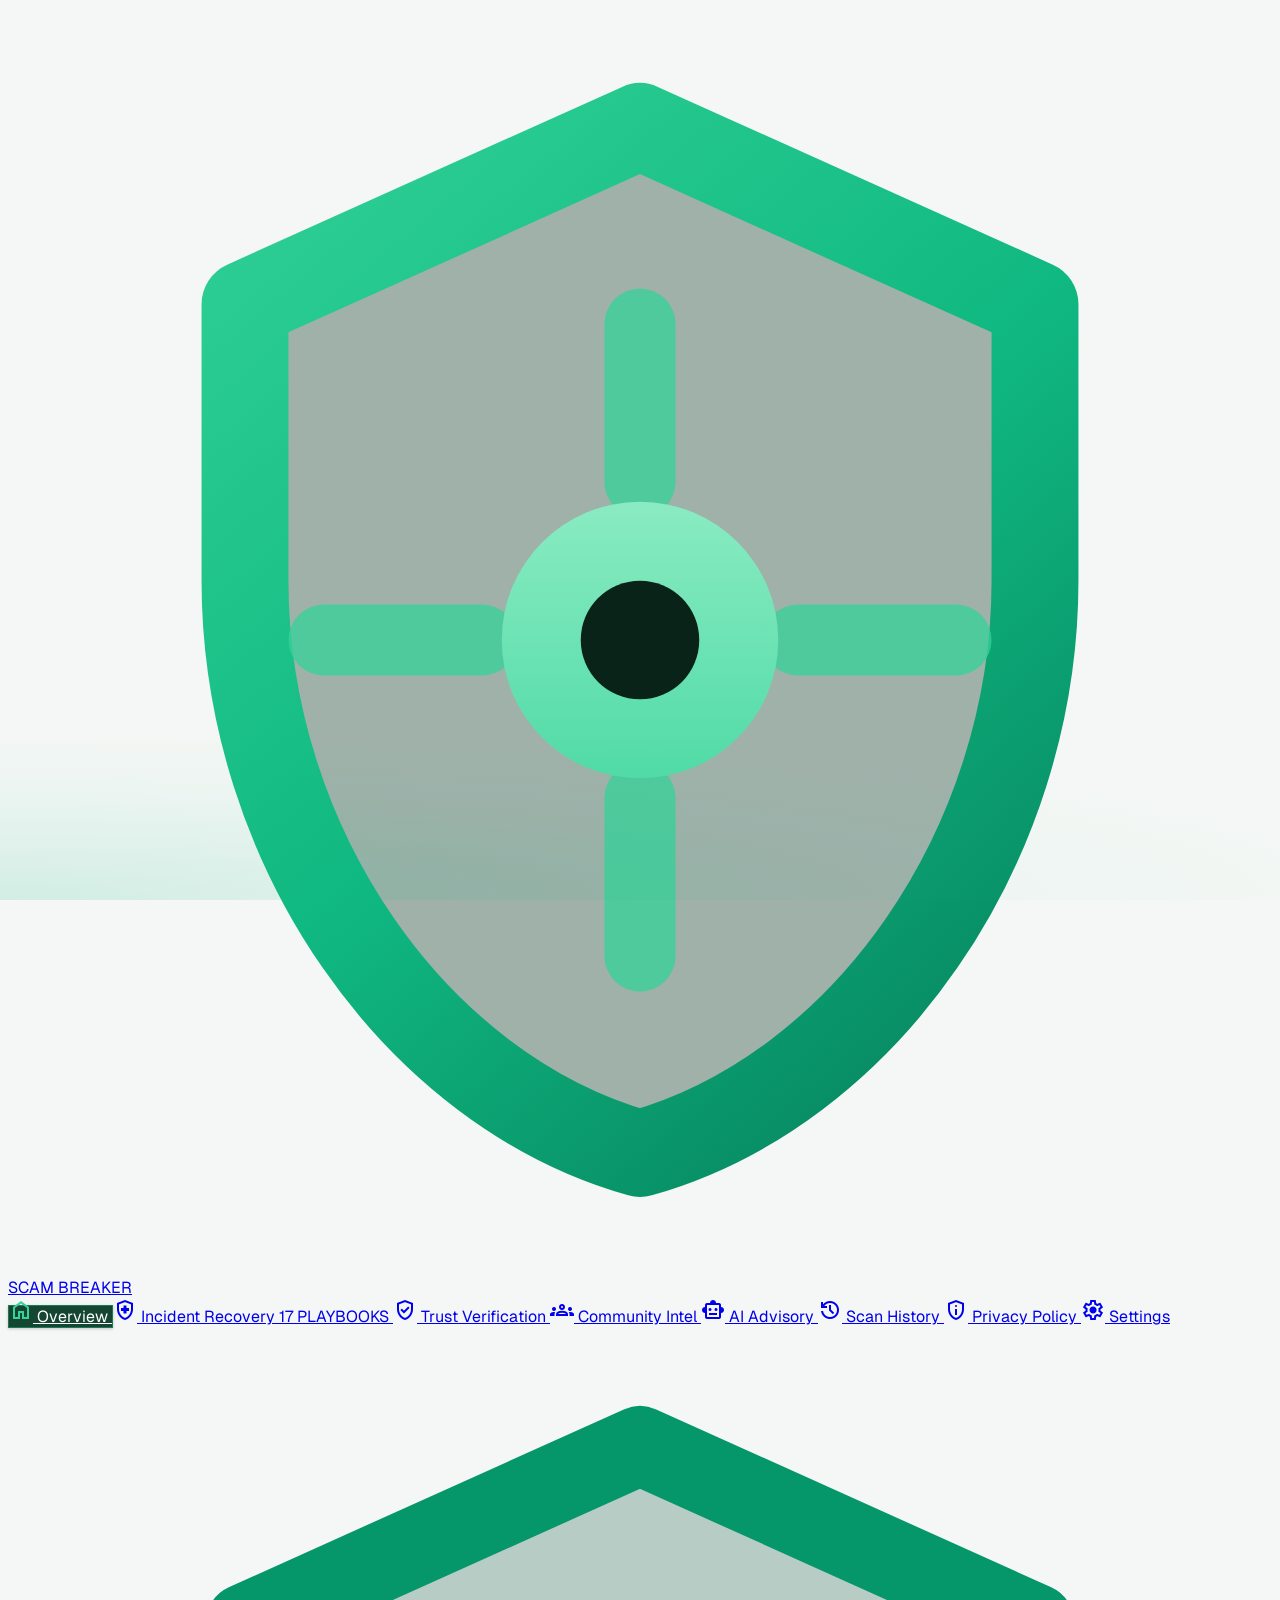
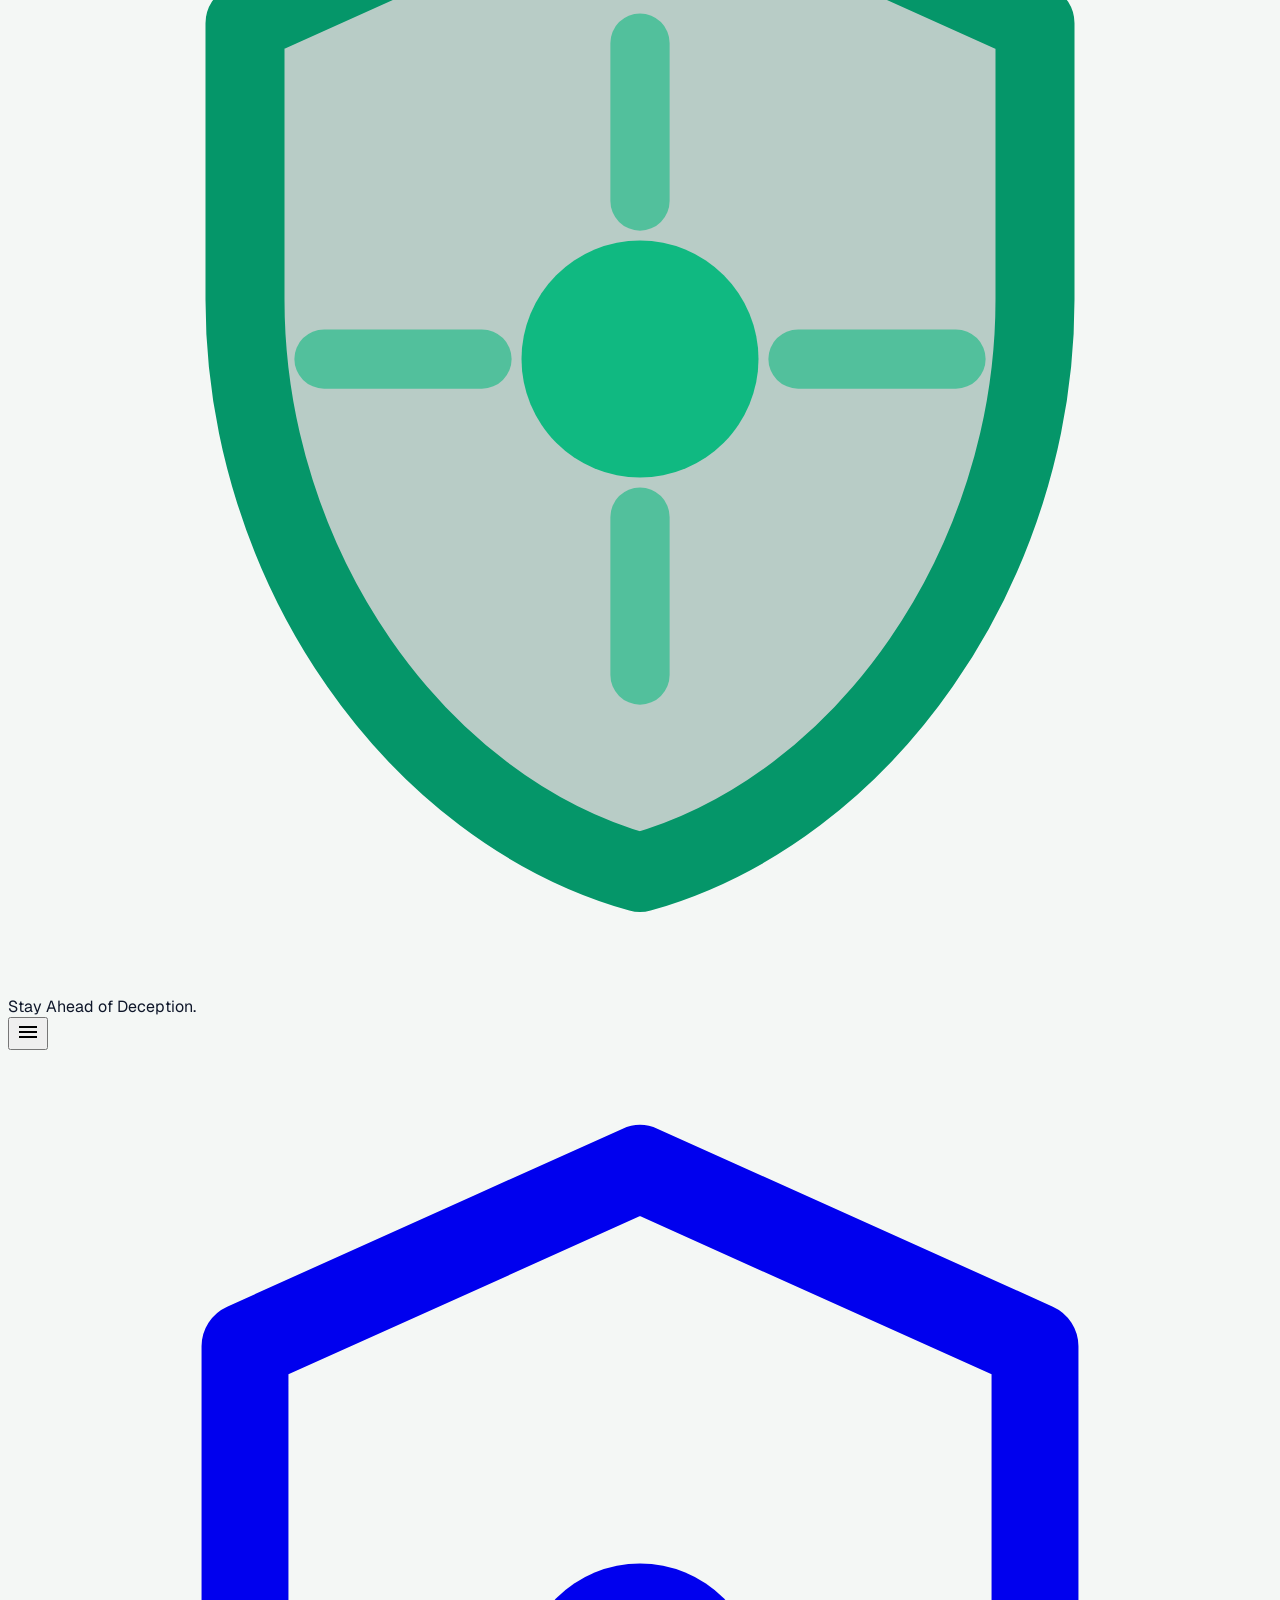
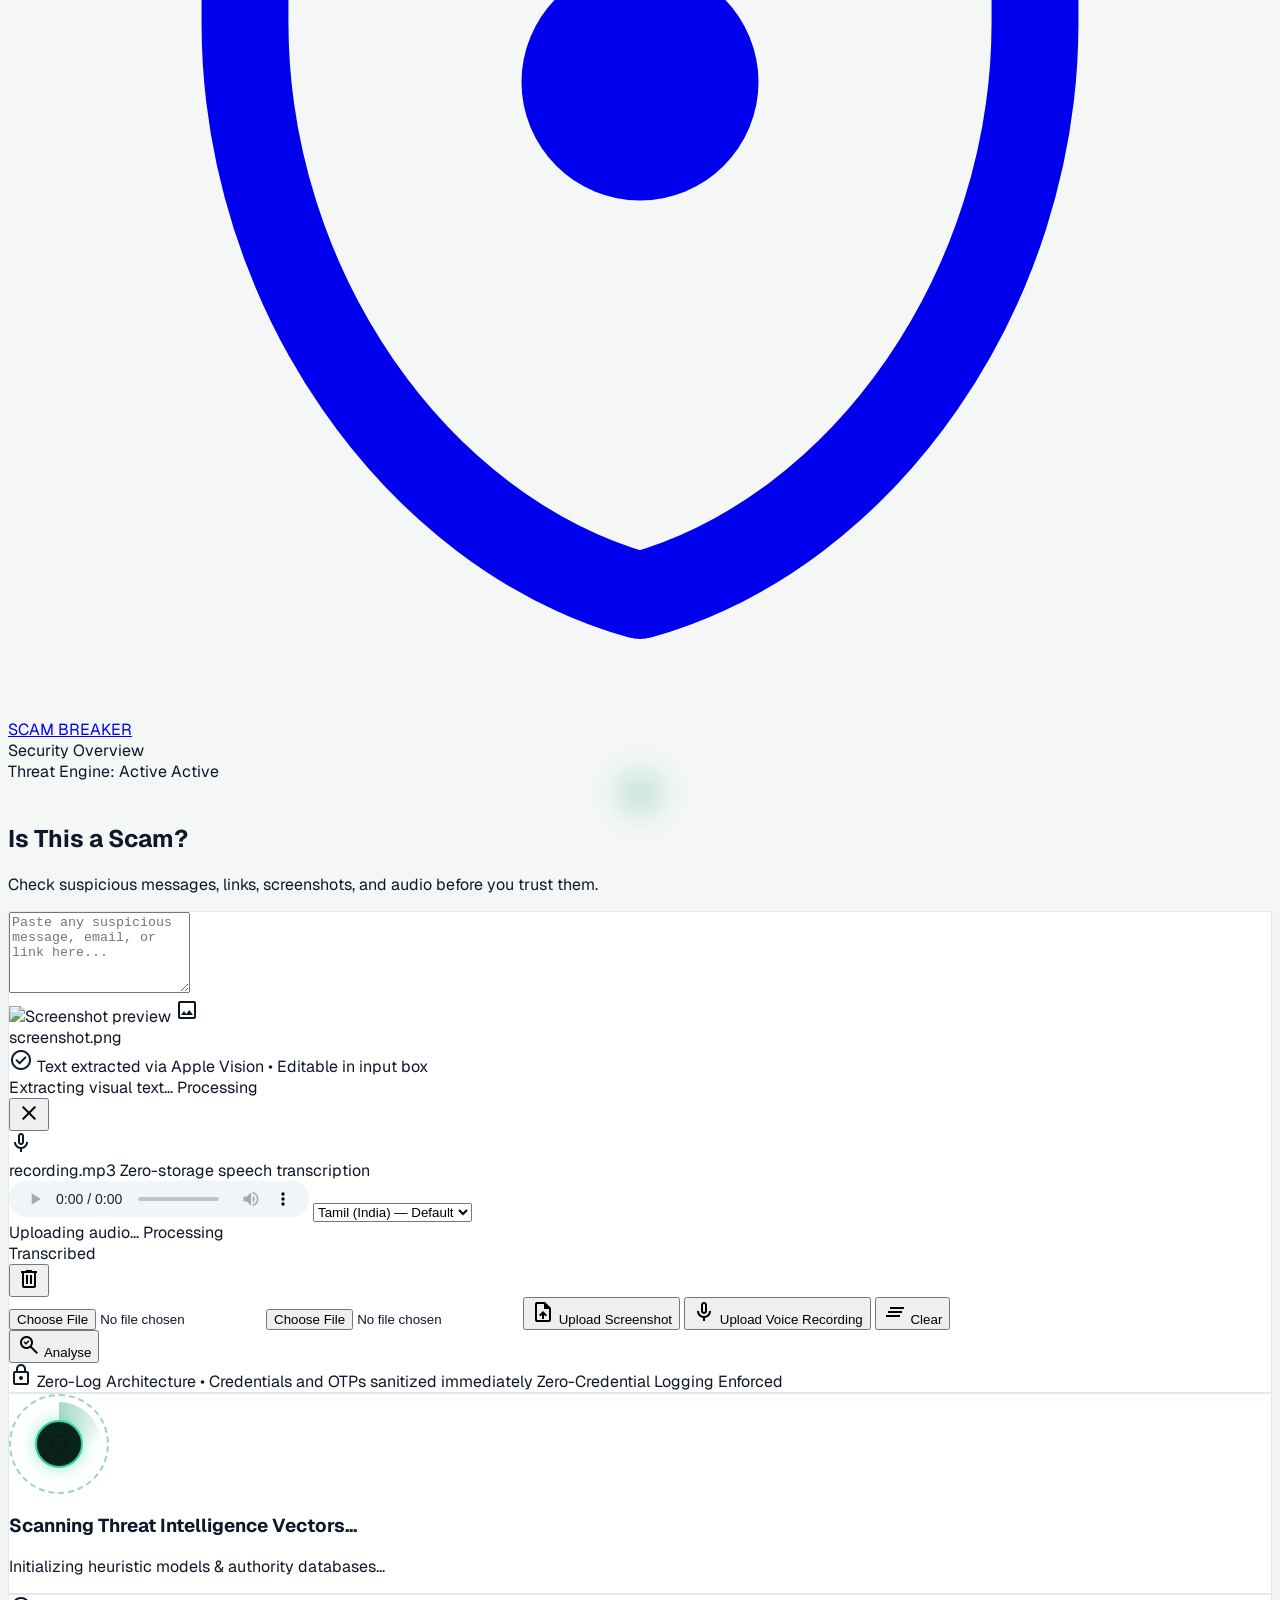
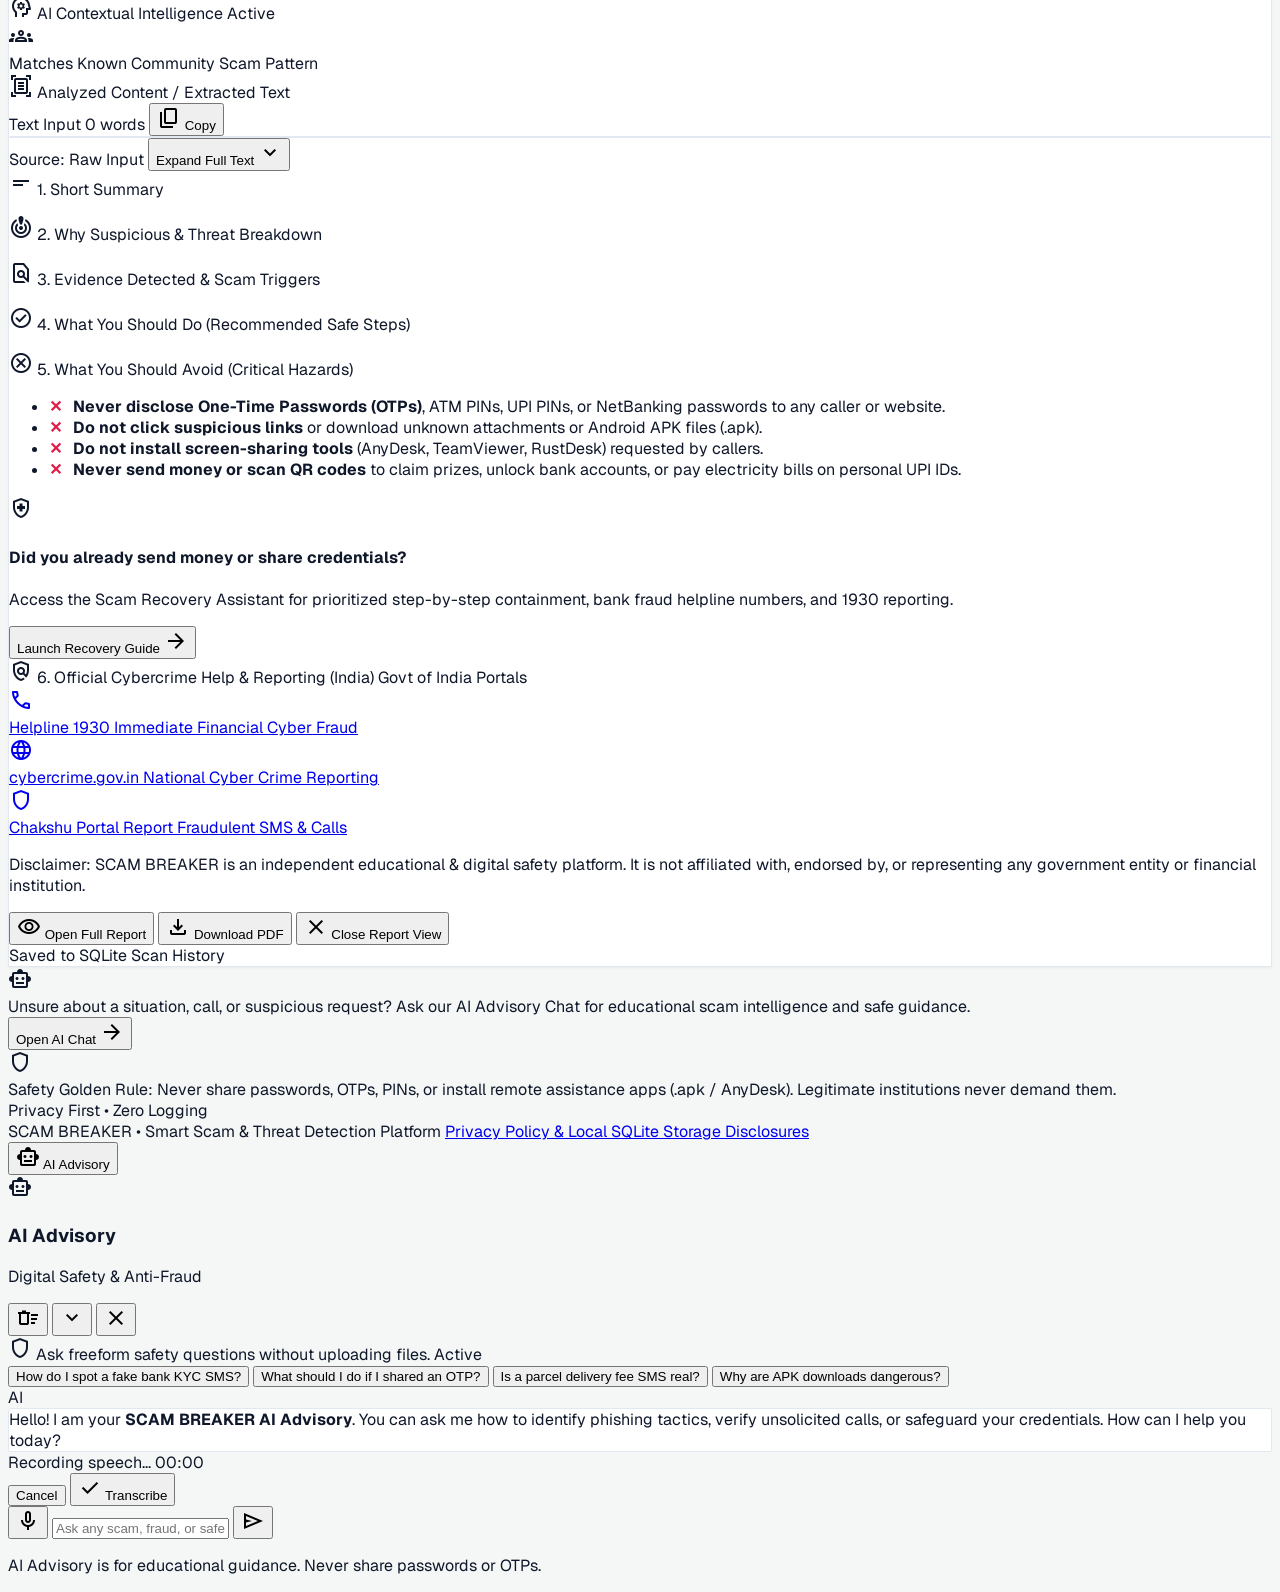
==== commit c10e6d63: "Add files via upload" ====
--- a/index.html
+++ b/index.html
@@ -56,9 +56,22 @@
       <a href="#" data-nav-target="overview" class="flex items-center gap-3 px-2 py-3 mb-5 group">
         <!-- Glowing Shield Logo Icon -->
         <div class="relative w-10 h-10 flex items-center justify-center shrink-0">
-          <svg class="w-10 h-10 text-emerald-400 drop-shadow-[0_0_8px_rgba(52,211,153,0.5)]" viewBox="0 0 24 24" fill="none" stroke="currentColor" stroke-width="2" stroke-linecap="round" stroke-linejoin="round">
-            <path d="M12 22s8-4 8-10V5l-8-3-8 3v7c0 6 8 10 8 10z"/>
-            <path d="m9 12 2 2 4-4" stroke-width="2.5" />
+          <svg class="w-10 h-10 drop-shadow-[0_0_8px_rgba(52,211,153,0.5)]" viewBox="0 0 32 32" fill="none" xmlns="http://www.w3.org/2000/svg">
+            <defs>
+              <linearGradient id="shieldGradSidebar" x1="4" y1="2" x2="28" y2="30" gradientUnits="userSpaceOnUse">
+                <stop offset="0%" stop-color="#34D399"/>
+                <stop offset="50%" stop-color="#10B981"/>
+                <stop offset="100%" stop-color="#047857"/>
+              </linearGradient>
+              <linearGradient id="coreGradSidebar" x1="16" y1="9" x2="16" y2="23" gradientUnits="userSpaceOnUse">
+                <stop offset="0%" stop-color="#A7F3D0"/>
+                <stop offset="100%" stop-color="#34D399"/>
+              </linearGradient>
+            </defs>
+            <path d="M16 3L6 7.5V14.5C6 21.2 10.3 27.4 16 29C21.7 27.4 26 21.2 26 14.5V7.5L16 3Z" stroke="url(#shieldGradSidebar)" stroke-width="2.2" stroke-linecap="round" stroke-linejoin="round" fill="#042F1F" fill-opacity="0.35"/>
+            <path d="M16 8V12M12 16H8M24 16H20M16 20V24" stroke="#34D399" stroke-width="1.8" stroke-linecap="round" opacity="0.75"/>
+            <circle cx="16" cy="16" r="3.5" fill="url(#coreGradSidebar)"/>
+            <circle cx="16" cy="16" r="1.5" fill="#092318"/>
           </svg>
         </div>
         <!-- Logo Text: SCAM (white) BREAKER (emerald green) -->
@@ -76,16 +89,17 @@
           <span>Overview</span>
         </a>
 
-        <!-- 2. Scan History -->
-        <a href="#" data-nav-target="scan-history" class="flex items-center gap-3 px-3.5 py-2.5 rounded-lg text-emerald-100/70 hover:text-white hover:bg-[#103827] font-medium text-sm transition-all duration-150">
-          <span class="material-symbols-outlined text-xl">history</span>
-          <span>Scan History</span>
+        <!-- 2. Incident Recovery (Promoted to 2nd position) -->
+        <a href="#" data-nav-target="recovery-assistant" class="flex items-center gap-3 px-3.5 py-2.5 rounded-lg text-emerald-100/70 hover:text-white hover:bg-[#103827] font-medium text-sm transition-all duration-150">
+          <span class="material-symbols-outlined text-xl text-rose-400">health_and_safety</span>
+          <span class="flex-1">Incident Recovery</span>
+          <span class="px-1.5 py-0.5 rounded text-[9px] font-mono font-bold bg-rose-500/20 text-rose-300 border border-rose-500/30">17 PLAYBOOKS</span>
         </a>
 
-        <!-- 3. Scam Radar & Intelligence -->
-        <a href="#" data-nav-target="scam-trends" class="flex items-center gap-3 px-3.5 py-2.5 rounded-lg text-emerald-100/70 hover:text-white hover:bg-[#103827] font-medium text-sm transition-all duration-150">
-          <span class="material-symbols-outlined text-xl">radar</span>
-          <span>Scam Radar</span>
+        <!-- 3. Trust Verification -->
+        <a href="#" data-nav-target="verification-assistant" class="flex items-center gap-3 px-3.5 py-2.5 rounded-lg text-emerald-100/70 hover:text-white hover:bg-[#103827] font-medium text-sm transition-all duration-150">
+          <span class="material-symbols-outlined text-xl">verified_user</span>
+          <span>Trust Verification</span>
         </a>
 
         <!-- 4. Community Intelligence -->
@@ -94,23 +108,22 @@
           <span>Community Intel</span>
         </a>
 
-        <!-- 5. Trust Verification -->
-        <a href="#" data-nav-target="verification-assistant" class="flex items-center gap-3 px-3.5 py-2.5 rounded-lg text-emerald-100/70 hover:text-white hover:bg-[#103827] font-medium text-sm transition-all duration-150">
-          <span class="material-symbols-outlined text-xl">verified_user</span>
-          <span>Trust Verification</span>
-        </a>
-
-        <!-- 6. Scam Recovery Assistant (NEW) -->
-        <a href="#" data-nav-target="recovery-assistant" class="flex items-center gap-3 px-3.5 py-2.5 rounded-lg text-emerald-100/70 hover:text-white hover:bg-[#103827] font-medium text-sm transition-all duration-150">
-          <span class="material-symbols-outlined text-xl text-rose-400">health_and_safety</span>
-          <span class="flex-1">Recovery Help</span>
-          <span class="px-1.5 py-0.5 rounded text-[9px] font-mono font-bold bg-rose-500/20 text-rose-300 border border-rose-500/30">NEW</span>
-        </a>
-
-        <!-- 7. AI Advisory -->
+        <!-- 5. AI Advisory -->
         <a href="#" id="sidebarAiAdvisoryLink" data-nav-target="ai-chat" class="flex items-center gap-3 px-3.5 py-2.5 rounded-lg text-emerald-100/70 hover:text-white hover:bg-[#103827] font-medium text-sm transition-all duration-150">
           <span class="material-symbols-outlined text-xl">smart_toy</span>
           <span>AI Advisory</span>
+        </a>
+
+        <!-- 6. Scan History -->
+        <a href="#" data-nav-target="scan-history" class="flex items-center gap-3 px-3.5 py-2.5 rounded-lg text-emerald-100/70 hover:text-white hover:bg-[#103827] font-medium text-sm transition-all duration-150">
+          <span class="material-symbols-outlined text-xl">history</span>
+          <span>Scan History</span>
+        </a>
+
+        <!-- 7. Privacy Policy (NEW) -->
+        <a href="#" data-nav-target="privacy-policy" class="flex items-center gap-3 px-3.5 py-2.5 rounded-lg text-emerald-100/70 hover:text-white hover:bg-[#103827] font-medium text-sm transition-all duration-150">
+          <span class="material-symbols-outlined text-xl">privacy_tip</span>
+          <span>Privacy Policy</span>
         </a>
 
         <!-- 8. Settings -->
@@ -126,9 +139,10 @@
       <div class="sidebar-aurora"></div>
       <div class="relative z-10 flex items-center gap-3.5">
         <div class="w-10 h-10 flex items-center justify-center">
-          <svg class="w-10 h-10 text-emerald-700/80" viewBox="0 0 24 24" fill="none" stroke="currentColor" stroke-width="1.8">
-            <path d="M12 22s8-4 8-10V5l-8-3-8 3v7c0 6 8 10 8 10z"/>
-            <path d="m9 12 2 2 4-4" stroke-width="2" />
+          <svg class="w-10 h-10" viewBox="0 0 32 32" fill="none" xmlns="http://www.w3.org/2000/svg">
+            <path d="M16 3L6 7.5V14.5C6 21.2 10.3 27.4 16 29C21.7 27.4 26 21.2 26 14.5V7.5L16 3Z" stroke="#059669" stroke-width="2" stroke-linecap="round" stroke-linejoin="round" fill="#064e3b" fill-opacity="0.25"/>
+            <path d="M16 8V12M12 16H8M24 16H20M16 20V24" stroke="#10b981" stroke-width="1.5" stroke-linecap="round" opacity="0.6"/>
+            <circle cx="16" cy="16" r="3" fill="#10b981"/>
           </svg>
         </div>
         <div class="leading-tight">
@@ -155,9 +169,9 @@
 
         <a href="#" data-nav-target="overview" class="flex items-center gap-2.5 group">
           <div class="w-8 h-8 rounded-lg bg-[#092318] border border-[#154631] flex items-center justify-center shrink-0 shadow-sm">
-            <svg class="w-5 h-5 text-emerald-400" viewBox="0 0 24 24" fill="none" stroke="currentColor" stroke-width="2.2" stroke-linecap="round" stroke-linejoin="round">
-              <path d="M12 22s8-4 8-10V5l-8-3-8 3v7c0 6 8 10 8 10z"/>
-              <path d="m9 12 2 2 4-4" stroke-width="2.5" />
+            <svg class="w-5 h-5 text-emerald-400" viewBox="0 0 32 32" fill="none" xmlns="http://www.w3.org/2000/svg">
+              <path d="M16 3L6 7.5V14.5C6 21.2 10.3 27.4 16 29C21.7 27.4 26 21.2 26 14.5V7.5L16 3Z" stroke="currentColor" stroke-width="2.2" stroke-linecap="round" stroke-linejoin="round"/>
+              <circle cx="16" cy="16" r="3" fill="currentColor"/>
             </svg>
           </div>
           <div class="flex items-center gap-1 leading-none">
@@ -196,9 +210,9 @@
           <div class="safety-indicator-glow w-16 h-16 flex items-center justify-center">
             <div class="safety-indicator-aura"></div>
             <div class="w-12 h-12 rounded-full bg-emerald-50 border border-emerald-200 flex items-center justify-center shadow-sm">
-              <svg class="w-6 h-6 text-emerald-600" viewBox="0 0 24 24" fill="none" stroke="currentColor" stroke-width="2.2" stroke-linecap="round" stroke-linejoin="round">
-                <path d="M12 22s8-4 8-10V5l-8-3-8 3v7c0 6 8 10 8 10z"/>
-                <path d="m9 12 2 2 4-4" stroke-width="2.5" />
+              <svg class="w-6 h-6 text-emerald-600" viewBox="0 0 32 32" fill="none" xmlns="http://www.w3.org/2000/svg">
+                <path d="M16 3L6 7.5V14.5C6 21.2 10.3 27.4 16 29C21.7 27.4 26 21.2 26 14.5V7.5L16 3Z" stroke="currentColor" stroke-width="2.2" stroke-linecap="round" stroke-linejoin="round"/>
+                <circle cx="16" cy="16" r="3" fill="currentColor"/>
               </svg>
             </div>
           </div>
@@ -409,6 +423,8 @@
               <span class="text-[11px] text-amber-700" id="inlineCommunityMatchDesc"></span>
             </div>
             <span id="inlineCommunityMatchUpvotes" class="px-2 py-0.5 rounded bg-amber-100 text-amber-800 text-[10px] font-mono shrink-0"></span>
+          </div>
+
           <!-- Extracted Content & OCR Text Viewer (NEW) -->
           <div id="inlineExtractedContentContainer" class="p-4 rounded-xl bg-slate-50 border border-slate-200 space-y-2">
             <div class="flex flex-col sm:flex-row sm:items-center justify-between gap-2">
@@ -472,7 +488,7 @@
           </div>
 
           <!-- Section 6: What You Should Avoid -->
-          <div class="p-4 rounded-xl bg-rose-50/70 border border-rose-200 text-rose-950 space-y-2">
+          <div id="inlineAvoidSection" class="p-4 rounded-xl bg-rose-50/70 border border-rose-200 text-rose-950 space-y-2">
             <span class="text-[10px] font-mono uppercase tracking-wider text-rose-800 font-bold flex items-center gap-1">
               <span class="material-symbols-outlined text-xs text-rose-600">cancel</span>
               <span>5. What You Should Avoid (Critical Hazards)</span>
@@ -682,221 +698,8 @@
         </div>
       </div>
 
-      <!-- ============================================================== -->
-      <!-- VIEW 3: SCAM RADAR & WORLD THREAT INTELLIGENCE                 -->
-      <!-- ============================================================== -->
-      <div id="view-scam-trends" class="view-section space-y-5" style="display: none;">
-        <div class="cyber-card rounded-2xl p-6 border border-slate-200 bg-white shadow-sm space-y-6">
-          <div class="flex flex-col sm:flex-row sm:items-center justify-between gap-4 pb-4 border-b border-slate-200">
-            <div>
-              <h2 class="text-lg font-bold text-slate-900 flex items-center gap-2">
-                <span class="material-symbols-outlined text-rose-600">radar</span>
-                Scam Radar &amp; Global Threat Intelligence
-              </h2>
-              <p class="text-xs text-slate-500">Live jurisdictional alerts, international fraud hotspots, and telemetry trends.</p>
-            </div>
-            
-            <!-- Dual-mode Navigation Tabs -->
-            <div class="flex items-center gap-1.5 p-1 bg-slate-100 rounded-xl border border-slate-200 self-start sm:self-auto">
-              <button id="radarTabOfficial" class="px-3.5 py-1.5 rounded-lg text-xs font-semibold transition-all bg-white text-emerald-800 shadow-sm border border-slate-200/80 flex items-center gap-1.5 active">
-                <span class="material-symbols-outlined text-sm text-emerald-600">public</span>
-                <span>Jurisdiction Map &amp; Advisories</span>
-              </button>
-              <button id="radarTabCommunity" class="px-3.5 py-1.5 rounded-lg text-xs font-medium text-slate-600 hover:text-slate-900 transition-all flex items-center gap-1.5">
-                <span class="material-symbols-outlined text-sm text-slate-500">trending_up</span>
-                <span>Community Velocity Radar</span>
-              </button>
-            </div>
-          </div>
-
-          <!-- TAB 1: JURISDICTION MAP & REGULATORY ADVISORIES -->
-          <div id="radarOfficialContent" class="space-y-6">
-            <!-- World Map Intelligence Visualizer -->
-            <div class="radar-map-container p-4 sm:p-6 text-white relative">
-              <div class="flex flex-col sm:flex-row sm:items-center justify-between gap-3 mb-4">
-                <div class="flex items-center gap-2">
-                  <span class="inline-block w-2.5 h-2.5 rounded-full bg-emerald-400 animate-pulse"></span>
-                  <span class="text-xs font-mono font-bold tracking-wider uppercase text-emerald-300">Jurisdictional Threat Map (Interpol &amp; Regulatory Hubs)</span>
-                </div>
-                <div class="text-[11px] font-mono text-emerald-200/80 bg-emerald-950/60 px-3 py-1 rounded-full border border-emerald-500/30 flex items-center gap-1.5">
-                  <span class="material-symbols-outlined text-xs text-emerald-400">touch_app</span>
-                  <span>Click any pulsating pin to view tactical briefing</span>
-                </div>
-              </div>
-
-              <!-- Interactive Responsive SVG World Map -->
-              <div class="relative w-full aspect-[2/1] max-h-[360px] bg-[#05170f] rounded-xl overflow-hidden border border-emerald-500/20 shadow-inner flex items-center justify-center">
-                <svg viewBox="0 0 1000 500" class="w-full h-full select-none" preserveAspectRatio="xMidYMid meet">
-                  <defs>
-                    <radialGradient id="mapGlow" cx="50%" cy="50%" r="50%">
-                      <stop offset="0%" stop-color="#10b981" stop-opacity="0.15" />
-                      <stop offset="100%" stop-color="#05170f" stop-opacity="0" />
-                    </radialGradient>
-                    <!-- Pulse Keyframe for hotspot rings -->
-                    <filter id="glowFilter">
-                      <feGaussianBlur stdDeviation="3" result="coloredBlur"/>
-                      <feMerge>
-                        <feMergeNode in="coloredBlur"/>
-                        <feMergeNode in="SourceGraphic"/>
-                      </feMerge>
-                    </filter>
-                  </defs>
-
-                  <!-- Map Background & Coordinate Grid -->
-                  <rect width="1000" height="500" fill="#04120c" />
-                  <circle cx="500" cy="250" r="450" fill="url(#mapGlow)" />
-                  
-                  <!-- Longitude / Latitude subtle gridlines -->
-                  <g stroke="#0e3825" stroke-width="0.75" stroke-dasharray="4 4">
-                    <line x1="100" y1="0" x2="100" y2="500" />
-                    <line x1="250" y1="0" x2="250" y2="500" />
-                    <line x1="400" y1="0" x2="400" y2="500" />
-                    <line x1="550" y1="0" x2="550" y2="500" />
-                    <line x1="700" y1="0" x2="700" y2="500" />
-                    <line x1="850" y1="0" x2="850" y2="500" />
-                    <line x1="0" y1="125" x2="1000" y2="125" />
-                    <line x1="0" y1="250" x2="1000" y2="250" stroke="#134e35" stroke-width="1" />
-                    <line x1="0" y1="375" x2="1000" y2="375" />
-                  </g>
-
-                  <!-- Simplified Continental Landmasses (Geometric Geopolitical Outlines) -->
-                  <g fill="#0b2b1d" stroke="#175239" stroke-width="1.2" opacity="0.95">
-                    <!-- North America -->
-                    <path d="M 120 70 L 260 70 L 310 140 L 290 190 L 250 200 L 230 250 L 210 240 L 190 270 L 170 240 L 140 180 L 100 130 Z" />
-                    <!-- South America -->
-                    <path d="M 270 260 L 340 280 L 370 330 L 350 420 L 310 460 L 280 410 L 260 330 Z" />
-                    <!-- Europe -->
-                    <path d="M 460 80 L 580 80 L 570 140 L 520 180 L 460 170 L 440 130 Z" />
-                    <!-- Africa -->
-                    <path d="M 470 190 L 570 180 L 610 250 L 590 380 L 530 420 L 470 330 L 450 240 Z" />
-                    <!-- Asia -->
-                    <path d="M 590 70 L 870 70 L 890 180 L 840 250 L 780 290 L 730 250 L 685 240 L 620 220 L 580 140 Z" />
-                    <!-- Australia & Oceania -->
-                    <path d="M 780 340 L 890 330 L 920 400 L 860 450 L 790 420 Z" />
-                  </g>
-
-                  <!-- INTERACTIVE THREAT HOTSPOT PINS -->
-                  <!-- Pin 1: India National (Digital Arrest / CBI Impersonation) -->
-                  <g class="radar-hotspot-pin" data-advisory-id="ADV-2026-01" transform="translate(685, 226)">
-                    <circle r="16" fill="#f43f5e" opacity="0.25" class="animate-ping" />
-                    <circle r="8" fill="#f43f5e" stroke="#fff" stroke-width="2" filter="url(#glowFilter)" />
-                    <text x="12" y="4" font-size="11" font-weight="bold" fill="#fecdd3" font-family="sans-serif">India (I4C Alert)</text>
-                  </g>
-
-                  <!-- Pin 2: India Banking Hubs (PAN/KYC Suspension SMS) -->
-                  <g class="radar-hotspot-pin" data-advisory-id="ADV-2026-02" transform="translate(672, 245)">
-                    <circle r="14" fill="#fbbf24" opacity="0.3" class="animate-ping" />
-                    <circle r="7" fill="#f59e0b" stroke="#fff" stroke-width="2" />
-                    <text x="11" y="4" font-size="10" font-weight="600" fill="#fef3c7" font-family="sans-serif">Banking Phishing</text>
-                  </g>
-
-                  <!-- Pin 3: Northern / State Utilities (Electricity Power Cutoff) -->
-                  <g class="radar-hotspot-pin" data-advisory-id="ADV-2026-03" transform="translate(695, 210)">
-                    <circle r="12" fill="#38bdf8" opacity="0.3" class="animate-ping" />
-                    <circle r="6" fill="#0284c7" stroke="#fff" stroke-width="1.5" />
-                    <text x="10" y="4" font-size="10" font-weight="600" fill="#bae6fd" font-family="sans-serif">Power Cut Lures</text>
-                  </g>
-
-                  <!-- Pin 4: Cross-Border Transit / Postal Redirection (Global Smishing) -->
-                  <g class="radar-hotspot-pin" data-advisory-id="ADV-2026-04" transform="translate(520, 175)">
-                    <circle r="14" fill="#e11d48" opacity="0.3" class="animate-ping" />
-                    <circle r="7" fill="#be123c" stroke="#fff" stroke-width="2" />
-                    <text x="11" y="4" font-size="10" font-weight="600" fill="#fecdd3" font-family="sans-serif">Transit Postal Smishing</text>
-                  </g>
-
-                  <!-- Pin 5: Southeast Asia Cross-Border VoIP & Task Hubs -->
-                  <g class="radar-hotspot-pin" data-advisory-id="ADV-2026-05" transform="translate(780, 260)">
-                    <circle r="16" fill="#f43f5e" opacity="0.3" class="animate-ping" />
-                    <circle r="8" fill="#e11d48" stroke="#fff" stroke-width="2" filter="url(#glowFilter)" />
-                    <text x="12" y="4" font-size="10" font-weight="bold" fill="#fecdd3" font-family="sans-serif">SE Asia VoIP / Task Hubs</text>
-                  </g>
-
-                  <!-- Pin 6: International Crypto Syndicates -->
-                  <g class="radar-hotspot-pin" data-advisory-id="ADV-2026-06" transform="translate(815, 235)">
-                    <circle r="12" fill="#a855f7" opacity="0.3" class="animate-ping" />
-                    <circle r="6" fill="#7e22ce" stroke="#fff" stroke-width="1.5" />
-                    <text x="10" y="4" font-size="10" font-weight="600" fill="#f3e8ff" font-family="sans-serif">Crypto Syndicates</text>
-                  </g>
-                </svg>
-              </div>
-
-              <!-- Hotspot Dynamic Intelligence Briefing Card -->
-              <div id="radarHotspotDetailCard" class="mt-4 p-4 rounded-xl bg-emerald-950/80 border border-emerald-500/40 text-slate-100 space-y-3 transition-all">
-                <div class="flex flex-col sm:flex-row sm:items-center justify-between gap-2 border-b border-emerald-500/30 pb-2">
-                  <div class="flex items-center gap-2">
-                    <span class="material-symbols-outlined text-rose-400">warning</span>
-                    <h4 id="radarBriefingTitle" class="font-bold text-sm text-white">Select a hotspot pin on the map to inspect intelligence</h4>
-                  </div>
-                  <span id="radarBriefingJurisdiction" class="text-[11px] font-mono text-emerald-300 bg-emerald-900/60 px-2 py-0.5 rounded border border-emerald-500/30 self-start sm:self-auto">National &amp; Global Coverage</span>
-                </div>
-                <p id="radarBriefingSummary" class="text-xs text-emerald-100/90 leading-relaxed">
-                  The Scam Radar compiles verified regulatory cautions from Indian cyber law enforcement (MHA/I4C, RBI, CERT-In, Sanchar Saathi) and international advisories (Interpol). Click any active pin to see step-by-step tactics, warning indicators, and official response steps.
-                </p>
-                <div id="radarBriefingTactics" class="grid grid-cols-1 md:grid-cols-2 gap-2 text-xs pt-1 hidden">
-                  <div class="p-2.5 rounded-lg bg-black/30 border border-emerald-500/20">
-                    <span class="font-bold text-rose-300 block mb-1">Execution Tactic:</span>
-                    <ul id="radarBriefingSteps" class="list-disc list-inside space-y-1 text-slate-300 text-[11px]"></ul>
-                  </div>
-                  <div class="p-2.5 rounded-lg bg-black/30 border border-emerald-500/20">
-                    <span class="font-bold text-emerald-300 block mb-1">Defense Protocol:</span>
-                    <ul id="radarBriefingDefense" class="list-disc list-inside space-y-1 text-slate-300 text-[11px]"></ul>
-                  </div>
-                </div>
-              </div>
-            </div>
-
-            <!-- Verified Regulatory & Cybersecurity Advisories Grid -->
-            <div class="space-y-3 pt-2">
-              <div class="flex items-center justify-between">
-                <div>
-                  <h3 class="text-xs font-semibold uppercase tracking-wider text-slate-900 font-mono flex items-center gap-1.5">
-                    <span class="material-symbols-outlined text-emerald-600 text-sm">verified</span>
-                    <span>Verified Regulatory &amp; Cybersecurity Advisories</span>
-                  </h3>
-                  <p class="text-[11px] text-slate-500">Official warnings from RBI, CERT-In, I4C, and Sanchar Saathi.</p>
-                </div>
-                <span class="text-[10px] font-mono text-emerald-800 bg-emerald-50 px-2.5 py-0.5 rounded border border-emerald-200">Official Authorities</span>
-              </div>
-              <div class="grid grid-cols-1 md:grid-cols-2 gap-4" id="officialAdvisoriesGrid">
-                <!-- Dynamically populated from SCAM_BREAKER_DATA.officialAdvisories -->
-              </div>
-            </div>
-          </div>
-
-          <!-- TAB 2: COMMUNITY VELOCITY RADAR (TELEMETRY) -->
-          <div id="radarCommunityContent" class="space-y-6" style="display: none;">
-            <!-- Radar Notice -->
-            <div class="p-3 rounded-xl bg-slate-50 border border-slate-200 text-xs text-slate-600 flex items-center gap-2.5">
-              <span class="material-symbols-outlined text-slate-500 text-base shrink-0">info</span>
-              <span>Telemetry Notice: Statistical surge modeling requires minimum 50 confirmed incidents. Displaying verified incident counts without fabricated percentages.</span>
-            </div>
-
-            <!-- Radar Cards Grid -->
-            <div id="radarCardsGridTrends" class="grid grid-cols-1 sm:grid-cols-2 lg:grid-cols-4 gap-3 pt-1">
-              <!-- Dynamically populated from /api/radar/trends -->
-            </div>
-
-            <!-- Popular Scam Categories Breakdown -->
-            <div class="space-y-3 pt-2">
-              <h3 class="text-xs font-semibold uppercase tracking-wider text-slate-700 font-mono">Popular Threat Categories in SQLite Database</h3>
-              <div class="grid grid-cols-1 sm:grid-cols-2 gap-3" id="popularCategoriesGrid">
-                <!-- Dynamically populated -->
-              </div>
-            </div>
-
-            <!-- Structured Community Pattern Clusters -->
-            <div class="space-y-3 pt-4 border-t border-slate-200">
-              <div class="flex items-center justify-between">
-                <h3 class="text-xs font-semibold uppercase tracking-wider text-slate-700 font-mono">Clustered Threat Patterns &amp; Velocity (Fingerprint Aggregated)</h3>
-                <span class="text-[10px] font-mono text-slate-400">Zero-Log Sanitized Clustering</span>
-              </div>
-              <div id="communityPatternsGrid" class="grid grid-cols-1 md:grid-cols-2 gap-3">
-                <!-- Dynamically populated from /api/community/patterns -->
-              </div>
-            </div>
-          </div>
-        </div>
-      </div>
+      
+      
 
       <!-- ============================================================== -->
       <!-- VIEW 4: COMMUNITY INTELLIGENCE                                 -->
@@ -934,7 +737,7 @@
       </div>
 
       <!-- ============================================================== -->
-      <!-- VIEW 5: TRUST VERIFICATION & DIRECTORY                         -->
+      <!-- VIEW 3: TRUST VERIFICATION & IDENTIFIER ANALYZER               -->
       <!-- ============================================================== -->
       <div id="view-verification-assistant" class="view-section space-y-5" style="display: none;">
         <div class="cyber-card rounded-2xl p-6 border border-slate-200 bg-white shadow-sm space-y-6">
@@ -942,29 +745,37 @@
             <div>
               <h2 class="text-lg font-bold text-slate-900 flex items-center gap-2">
                 <span class="material-symbols-outlined text-emerald-600">verified_user</span>
-                Trust Verification &amp; Identifier Analyzer
+                Trust Verification &amp; Identifier Inspector
               </h2>
-              <p class="text-xs text-slate-500">Analyze domains, SMS sender headers, phone numbers, and verify against certified directories.</p>
-            </div>
-            <span class="text-[10px] font-mono text-emerald-800 bg-emerald-50 border border-emerald-200 px-2.5 py-1 rounded-full self-start sm:self-auto">
-              DLT &amp; Regulatory Registry Cross-Check
-            </span>
-          </div>
-
-          <!-- Interactive Live Identifier Analyzer -->
+              <p class="text-xs text-slate-500">Multi-vector analysis for Domains, TRAI DLT SMS Headers, Phone Numbers, and Brand Claims with 4-Tier structured risk evaluation.</p>
+            </div>
+            <div class="flex items-center gap-2">
+              <span class="text-[10px] font-mono text-emerald-800 bg-emerald-50 border border-emerald-200 px-2.5 py-1 rounded-full font-bold">
+                DLT &amp; RBI Registry Engine
+              </span>
+            </div>
+          </div>
+
+          <!-- Multi-Vector Live Inspector -->
           <div class="p-5 rounded-2xl bg-slate-50 border border-slate-200 space-y-4">
-            <div>
-              <h3 class="text-xs font-bold uppercase tracking-wider text-slate-800 font-mono flex items-center gap-2">
-                <span class="material-symbols-outlined text-base text-emerald-600">search_check</span>
-                <span>Live Identifier Check</span>
-              </h3>
-              <p class="text-xs text-slate-600 mt-0.5">Enter a domain, SMS header (e.g. SBIPAY, VM-HDFCBK), 10-digit mobile number, or institution name to verify its authenticity.</p>
+            <div class="flex flex-col sm:flex-row sm:items-center justify-between gap-2">
+              <div>
+                <h3 class="text-xs font-bold uppercase tracking-wider text-slate-800 font-mono flex items-center gap-2">
+                  <span class="material-symbols-outlined text-base text-emerald-600">travel_explore</span>
+                  <span>Multi-Vector Identifier Inspection</span>
+                </h3>
+                <p class="text-xs text-slate-600 mt-0.5">Test domains (e.g. onlinesbi.sbi), SMS headers (SBIPAY, VM-HDFCBK), 10-digit sender numbers, or brand names.</p>
+              </div>
+              <div class="flex items-center gap-1.5 text-[10px] font-mono text-slate-500">
+                <span class="w-2 h-2 rounded-full bg-emerald-500 inline-block animate-pulse"></span>
+                <span>20 Top Institutions Verified</span>
+              </div>
             </div>
 
             <div class="grid grid-cols-1 sm:grid-cols-12 gap-2.5">
               <div class="sm:col-span-8 relative">
                 <span class="material-symbols-outlined absolute left-3 top-2.5 text-slate-400 text-sm">manage_search</span>
-                <input type="text" id="trustVerifierInput" placeholder="Enter domain (onlinesbi.sbi), SMS header (SBIPAY), phone (+91...), or organization..." class="w-full pl-9 pr-3 py-2 text-xs rounded-xl border border-slate-300 focus:outline-none focus:border-emerald-600 bg-white font-mono" />
+                <input type="text" id="trustVerifierInput" placeholder="Enter domain (e.g. hdfcbank.com), SMS header (SBIPAY), phone (+91...), or brand name..." class="w-full pl-9 pr-3 py-2 text-xs rounded-xl border border-slate-300 focus:outline-none focus:border-emerald-600 bg-white font-mono" />
               </div>
               <div class="sm:col-span-4 flex gap-2">
                 <select id="trustVerifierType" class="w-1/2 py-2 px-2.5 text-xs rounded-xl border border-slate-300 bg-white font-medium focus:outline-none focus:border-emerald-600">
@@ -976,35 +787,91 @@
                 </select>
                 <button type="button" id="trustVerifyBtn" class="w-1/2 py-2 px-3 rounded-xl bg-emerald-600 hover:bg-emerald-700 text-white font-semibold text-xs tracking-wide transition-all shadow-sm flex items-center justify-center gap-1.5 active:scale-95">
                   <span class="material-symbols-outlined text-sm">verified</span>
-                  <span>Verify</span>
+                  <span>Inspect</span>
                 </button>
               </div>
             </div>
 
-            <!-- Instant Verification Result Card (Hidden by default) -->
-            <div id="trustVerifierResultCard" class="hidden p-4 rounded-xl border transition-all space-y-3 bg-white">
-              <div class="flex flex-col sm:flex-row sm:items-center justify-between gap-2 pb-2 border-b border-slate-100">
-                <div class="flex items-center gap-2">
-                  <span id="trustResultIcon" class="material-symbols-outlined text-lg"></span>
-                  <span id="trustResultTitle" class="font-bold text-sm text-slate-900"></span>
-                </div>
-                <span id="trustResultBadge" class="text-[10px] font-mono px-2.5 py-0.5 rounded-full font-semibold"></span>
-              </div>
-              <div class="text-xs space-y-2">
-                <p id="trustResultEntity" class="text-slate-700"></p>
-                <div id="trustResultEvidenceContainer" class="p-2.5 rounded-lg bg-slate-50 border border-slate-200">
-                  <span class="font-bold text-slate-800 block text-[11px] mb-1">Evidence Breakdown:</span>
-                  <ul id="trustResultEvidenceList" class="list-disc list-inside space-y-1 text-slate-600 text-[11px]"></ul>
-                </div>
-                <p id="trustResultAdvice" class="text-[11px] text-slate-600 font-medium"></p>
+            <!-- Instant 4-Tier Verification Result Card (Hidden by default) -->
+            <div id="trustVerifierResultCard" class="hidden p-5 rounded-xl border transition-all space-y-4 bg-white shadow-sm">
+              <div class="flex flex-col sm:flex-row sm:items-center justify-between gap-2 pb-3 border-b border-slate-100">
+                <div class="flex items-center gap-2.5">
+                  <div id="trustResultIconWrap" class="w-8 h-8 rounded-lg flex items-center justify-center">
+                    <span id="trustResultIcon" class="material-symbols-outlined text-lg"></span>
+                  </div>
+                  <div>
+                    <span id="trustResultTitle" class="font-bold text-sm text-slate-900 block"></span>
+                    <span id="trustResultTierLabel" class="text-[10px] font-mono text-slate-500 uppercase"></span>
+                  </div>
+                </div>
+                <span id="trustResultBadge" class="text-[10px] font-mono px-3 py-1 rounded-full font-bold"></span>
+              </div>
+
+              <!-- Evidence Breakdown -->
+              <div class="text-xs space-y-2.5">
+                <p id="trustResultEntity" class="text-slate-800 font-semibold"></p>
+                <div id="trustResultEvidenceContainer" class="p-3 rounded-xl bg-slate-50 border border-slate-200">
+                  <span class="font-bold text-slate-800 block text-[11px] mb-1.5 font-mono uppercase tracking-wide">Structured Evidence Matrix:</span>
+                  <ul id="trustResultEvidenceList" class="list-disc list-inside space-y-1.5 text-slate-600 text-[11px]"></ul>
+                </div>
+                <div class="p-3 rounded-xl bg-emerald-50/50 border border-emerald-200 text-emerald-950">
+                  <span class="font-bold text-[11px] block mb-0.5 text-emerald-900 flex items-center gap-1">
+                    <span class="material-symbols-outlined text-xs text-emerald-700">lightbulb</span>
+                    Actionable Guidance:
+                  </span>
+                  <p id="trustResultAdvice" class="text-[11px] text-emerald-900/90 leading-relaxed"></p>
+                </div>
+              </div>
+
+              <!-- URL Anatomy Diagnostics Box (Shown when checking domains/URLs) -->
+              <div id="trustUrlAnatomyBox" class="hidden p-3.5 rounded-xl bg-slate-900 text-slate-100 text-xs space-y-2">
+                <div class="flex items-center justify-between text-[11px] font-mono text-emerald-400">
+                  <span class="font-bold flex items-center gap-1">
+                    <span class="material-symbols-outlined text-sm">troubleshoot</span>
+                    URL Anatomy &amp; SSL Reality Check
+                  </span>
+                  <span class="text-[10px] text-slate-400">RFC 3986 Deconstructed</span>
+                </div>
+                <div id="trustUrlAnatomyDetails" class="font-mono text-[11px] space-y-1 bg-slate-950 p-2.5 rounded-lg border border-slate-800"></div>
+                <p class="text-[10px] text-slate-400 leading-normal">
+                  <strong class="text-amber-400">Crucial Rule:</strong> HTTPS ("padlock" icon) strictly proves data encryption between your phone and the server. It does <strong class="text-rose-400">NOT</strong> verify that the site owner is safe or legal. Scammers get free valid SSL certificates in 60 seconds!
+                </p>
               </div>
 
               <!-- Limitations Disclaimer (Never False-Safe) -->
-              <div class="p-2.5 rounded-lg bg-amber-50/80 border border-amber-200 text-[10px] text-amber-900 flex items-start gap-2">
-                <span class="material-symbols-outlined text-amber-600 text-sm shrink-0 mt-0.5">shield</span>
-                <span>
-                  <strong>Important Security Notice:</strong> Trust Verification cross-references official regulatory directories (DLT, RBI, TRAI) and threat patterns. Absence of an explicit warning does not guarantee safety. Never share passwords or OTPs over phone or SMS.
+              <div class="p-2.5 rounded-lg bg-amber-50/90 border border-amber-200 text-[10px] text-amber-950 flex items-start gap-2">
+                <span class="material-symbols-outlined text-amber-700 text-sm shrink-0 mt-0.5">shield</span>
+                <span class="leading-relaxed">
+                  <strong>Regulatory Baseline:</strong> Trust Verification queries TRAI DLT alphanumeric header norms and official banking registry entries. Absence of an explicit warning is not a warranty of safety. Never share OTPs or passwords over incoming calls or SMS.
                 </span>
+              </div>
+            </div>
+          </div>
+
+          <!-- Educational Module: QR Code Security Matrix -->
+          <div class="p-4 rounded-2xl bg-gradient-to-r from-emerald-900 via-slate-900 to-[#092318] text-white space-y-3 shadow-sm border border-emerald-800/40">
+            <div class="flex items-center gap-2">
+              <span class="material-symbols-outlined text-emerald-400 text-xl">qr_code_scanner</span>
+              <h3 class="font-bold text-sm tracking-wide text-emerald-200">The Golden Rule of QR Code Security</h3>
+            </div>
+            <div class="grid grid-cols-1 md:grid-cols-2 gap-3 text-xs">
+              <div class="p-3 rounded-xl bg-white/5 border border-white/10 space-y-1.5">
+                <div class="flex items-center gap-1.5 text-rose-400 font-bold font-mono text-[11px]">
+                  <span class="material-symbols-outlined text-sm">cancel</span>
+                  <span>HOW SCAMMERS TRICK YOU:</span>
+                </div>
+                <p class="text-slate-300 text-[11px] leading-relaxed">
+                  "Scan this QR code to receive your ₹25,000 lottery cashback" or "Scan this code to receive advance deposit for your OLX item."
+                </p>
+              </div>
+              <div class="p-3 rounded-xl bg-emerald-500/10 border border-emerald-400/20 space-y-1.5">
+                <div class="flex items-center gap-1.5 text-emerald-400 font-bold font-mono text-[11px]">
+                  <span class="material-symbols-outlined text-sm">check_circle</span>
+                  <span>THE UNBREAKABLE TRUTH:</span>
+                </div>
+                <p class="text-emerald-100 text-[11px] leading-relaxed">
+                  <strong>Scanning a QR code ONLY transfers money OUT of your bank account.</strong> You NEVER have to scan a QR code or enter your UPI PIN to receive money!
+                </p>
               </div>
             </div>
           </div>
@@ -1015,26 +882,35 @@
               <div>
                 <h3 class="text-xs font-semibold uppercase tracking-wider text-slate-900 font-mono flex items-center gap-1.5">
                   <span class="material-symbols-outlined text-emerald-600 text-sm">library_books</span>
-                  <span>Certified Institution Registry &amp; Official Helplines</span>
+                  <span>Certified Institution Registry (20 Official Entities)</span>
                 </h3>
-                <p class="text-[11px] text-slate-500">Official domains, registered TRAI SMS headers, and emergency fraud lines.</p>
+                <p class="text-[11px] text-slate-500">Official transactional portals, registered TRAI SMS headers, and authenticated fraud helplines.</p>
               </div>
               <div class="relative w-full sm:w-64">
                 <span class="material-symbols-outlined absolute left-3 top-2 text-slate-400 text-sm">search</span>
-                <input type="text" id="verificationSearchInput" placeholder="Filter institutions..." class="w-full pl-9 pr-3 py-1.5 text-xs rounded-lg border border-slate-200 focus:outline-none focus:border-emerald-600 bg-slate-50" />
-              </div>
-            </div>
-
-            <!-- Full Directory Grid -->
-            <div id="verificationDirectoryGrid" class="grid grid-cols-1 sm:grid-cols-2 gap-4">
-              <!-- Dynamically populated from data.js -->
+                <input type="text" id="verificationSearchInput" placeholder="Filter 20 certified institutions..." class="w-full pl-9 pr-3 py-1.5 text-xs rounded-lg border border-slate-200 focus:outline-none focus:border-emerald-600 bg-slate-50 font-mono" />
+              </div>
+            </div>
+
+            <!-- Category Filter Tabs -->
+            <div class="flex flex-wrap items-center gap-1.5" id="trustCategoryFilterBar">
+              <button class="trust-cat-filter px-3 py-1 rounded-full text-[11px] font-semibold bg-emerald-100 text-emerald-800 border border-emerald-300 active" data-cat="all">All (20)</button>
+              <button class="trust-cat-filter px-3 py-1 rounded-full text-[11px] font-semibold bg-slate-100 text-slate-700 hover:bg-slate-200 border border-slate-200" data-cat="Banking">Banking</button>
+              <button class="trust-cat-filter px-3 py-1 rounded-full text-[11px] font-semibold bg-slate-100 text-slate-700 hover:bg-slate-200 border border-slate-200" data-cat="Payments & UPI">Payments &amp; UPI</button>
+              <button class="trust-cat-filter px-3 py-1 rounded-full text-[11px] font-semibold bg-slate-100 text-slate-700 hover:bg-slate-200 border border-slate-200" data-cat="Government">Government &amp; Police</button>
+              <button class="trust-cat-filter px-3 py-1 rounded-full text-[11px] font-semibold bg-slate-100 text-slate-700 hover:bg-slate-200 border border-slate-200" data-cat="E-Commerce">E-Commerce &amp; Tech</button>
+            </div>
+
+            <!-- Full Directory Grid (20 Institutions) -->
+            <div id="verificationDirectoryGrid" class="grid grid-cols-1 sm:grid-cols-2 gap-3.5 pt-1">
+              <!-- Dynamically populated from data.js expanded_trust_directory -->
             </div>
           </div>
         </div>
       </div>
 
       <!-- ============================================================== -->
-      <!-- VIEW 6: SCAM RECOVERY ASSISTANT                                -->
+      <!-- VIEW 2: INCIDENT RECOVERY WIZARD (17 INTERACTIVE PLAYBOOKS)    -->
       <!-- ============================================================== -->
       <div id="view-recovery-assistant" class="view-section space-y-5" style="display: none;">
         <div class="cyber-card rounded-2xl p-6 border border-slate-200 bg-white shadow-sm space-y-6">
@@ -1042,12 +918,13 @@
             <div>
               <h2 class="text-lg font-bold text-slate-900 flex items-center gap-2">
                 <span class="material-symbols-outlined text-rose-600">health_and_safety</span>
-                Scam Recovery Assistant &amp; Incident Triage
+                Incident Recovery Assistant &amp; Containment Wizard
               </h2>
-              <p class="text-xs text-slate-500">Step-by-step incident response playbook if you or someone you know has experienced fraud.</p>
-            </div>
-            <span class="text-[10px] font-mono text-rose-800 bg-rose-50 border border-rose-200 px-2.5 py-1 rounded-full self-start sm:self-auto font-bold">
-              Emergency Action Framework
+              <p class="text-xs text-slate-500">17 specialized incident response playbooks with interactive step tracking, Golden Hour containment, and evidence preservation.</p>
+            </div>
+            <span class="text-[10px] font-mono text-rose-800 bg-rose-50 border border-rose-200 px-3 py-1 rounded-full self-start sm:self-auto font-bold flex items-center gap-1.5">
+              <span class="w-2 h-2 rounded-full bg-rose-500 inline-block animate-ping"></span>
+              <span>17 Active Playbooks</span>
             </span>
           </div>
 
@@ -1058,7 +935,7 @@
               <span>The "Golden Hour" Protocol (First 2–3 Hours After Fraud)</span>
             </div>
             <p class="leading-relaxed text-rose-900/90 text-[11px]">
-              If money was transferred fraudulently, immediate reporting within 2 to 3 hours enables automated inter-bank lien marking and fund freezing under the National Cybercrime Reporting Portal (NCRP) / 1930 framework. Every minute counts before funds are layered into mule accounts or withdrawn at ATMs.
+              If money was transferred fraudulently via UPI or NetBanking, immediate reporting within 2 to 3 hours triggers automated inter-bank lien marking and beneficiary freezing under the National Cybercrime Reporting Portal (NCRP / 1930) and partner bank emergency desks before criminals can cash out at ATMs.
             </p>
             <div class="flex flex-wrap items-center gap-3 pt-1">
               <a href="tel:1930" class="px-3.5 py-1.5 rounded-lg bg-rose-600 hover:bg-rose-700 text-white font-bold text-xs flex items-center gap-1.5 shadow-sm">
@@ -1069,142 +946,172 @@
                 <span class="material-symbols-outlined text-sm">open_in_new</span>
                 <span>File on cybercrime.gov.in</span>
               </a>
-            </div>
-          </div>
-
-          <!-- Situation Selector: 7 Scenarios -->
+              <a href="https://sancharsaathi.gov.in/sfc/" target="_blank" rel="noopener noreferrer" class="px-3.5 py-1.5 rounded-lg bg-white hover:bg-slate-50 text-slate-700 border border-slate-300 font-bold text-xs flex items-center gap-1.5 shadow-sm">
+                <span class="material-symbols-outlined text-sm">phone_disabled</span>
+                <span>Report on Chakshu (DoT)</span>
+              </a>
+            </div>
+          </div>
+
+          <!-- Incident Search and Category Filter -->
           <div class="space-y-3">
-            <div>
-              <h3 class="text-xs font-bold uppercase tracking-wider text-slate-800 font-mono">Select Your Incident Scenario</h3>
-              <p class="text-xs text-slate-500">Choose what happened to receive a personalized, prioritized step-by-step response plan.</p>
-            </div>
-
+            <div class="flex flex-col sm:flex-row sm:items-center justify-between gap-3">
+              <div>
+                <h3 class="text-xs font-bold uppercase tracking-wider text-slate-800 font-mono">Select Your Incident Playbook</h3>
+                <p class="text-xs text-slate-500">Pick from 17 specific fraud scenarios for a tailored interactive containment plan.</p>
+              </div>
+              <div class="relative w-full sm:w-64">
+                <span class="material-symbols-outlined absolute left-3 top-2 text-slate-400 text-sm">search</span>
+                <input type="text" id="recoverySearchInput" placeholder="Search 17 incident playbooks..." class="w-full pl-9 pr-3 py-1.5 text-xs rounded-lg border border-slate-200 focus:outline-none focus:border-rose-500 bg-slate-50 font-mono" />
+              </div>
+            </div>
+
+            <!-- Category Filter Pills -->
+            <div class="flex flex-wrap items-center gap-1.5" id="recoveryCategoryPills">
+              <button class="recovery-cat-pill px-3 py-1 rounded-full text-[11px] font-semibold bg-rose-100 text-rose-800 border border-rose-300 active" data-category="all">All Scenarios (17)</button>
+              <button class="recovery-cat-pill px-3 py-1 rounded-full text-[11px] font-semibold bg-slate-100 text-slate-700 hover:bg-slate-200 border border-slate-200" data-category="financial">Financial &amp; Banking</button>
+              <button class="recovery-cat-pill px-3 py-1 rounded-full text-[11px] font-semibold bg-slate-100 text-slate-700 hover:bg-slate-200 border border-slate-200" data-category="account">Account &amp; Identity</button>
+              <button class="recovery-cat-pill px-3 py-1 rounded-full text-[11px] font-semibold bg-slate-100 text-slate-700 hover:bg-slate-200 border border-slate-200" data-category="device">Device &amp; Malware</button>
+              <button class="recovery-cat-pill px-3 py-1 rounded-full text-[11px] font-semibold bg-slate-100 text-slate-700 hover:bg-slate-200 border border-slate-200" data-category="extortion">Scams &amp; Extortion</button>
+            </div>
+
+            <!-- Dynamic Grid of 17 Playbook Cards -->
             <div class="grid grid-cols-1 sm:grid-cols-2 lg:grid-cols-3 gap-3" id="recoverySituationGrid">
-              <!-- Situation 1 -->
-              <div class="recovery-situation-card p-3.5 rounded-xl border border-slate-200 bg-slate-50 active" data-situation="money_sent">
-                <div class="flex items-center gap-2 mb-1.5">
-                  <span class="material-symbols-outlined text-rose-600 text-lg">currency_rupee</span>
-                  <h4 class="font-bold text-xs text-slate-900">Money Sent / Financial Loss</h4>
-                </div>
-                <p class="text-[11px] text-slate-600">Transferred funds via UPI, IMPS, RTGS, NetBanking, or card.</p>
-              </div>
-
-              <!-- Situation 2 -->
-              <div class="recovery-situation-card p-3.5 rounded-xl border border-slate-200 bg-slate-50" data-situation="credentials_shared">
-                <div class="flex items-center gap-2 mb-1.5">
-                  <span class="material-symbols-outlined text-amber-600 text-lg">key</span>
-                  <h4 class="font-bold text-xs text-slate-900">Banking Password / OTP Shared</h4>
-                </div>
-                <p class="text-[11px] text-slate-600">Entered OTP, ATM PIN, or NetBanking password on a fake site or call.</p>
-              </div>
-
-              <!-- Situation 3 -->
-              <div class="recovery-situation-card p-3.5 rounded-xl border border-slate-200 bg-slate-50" data-situation="apk_installed">
-                <div class="flex items-center gap-2 mb-1.5">
-                  <span class="material-symbols-outlined text-rose-600 text-lg">android</span>
-                  <h4 class="font-bold text-xs text-slate-900">Malicious APK / Remote App</h4>
-                </div>
-                <p class="text-[11px] text-slate-600">Downloaded unknown APK, AnyDesk, TeamViewer, or QuickSupport.</p>
-              </div>
-
-              <!-- Situation 4 -->
-              <div class="recovery-situation-card p-3.5 rounded-xl border border-slate-200 bg-slate-50" data-situation="account_compromised">
-                <div class="flex items-center gap-2 mb-1.5">
-                  <span class="material-symbols-outlined text-indigo-600 text-lg">account_box</span>
-                  <h4 class="font-bold text-xs text-slate-900">Account Compromised</h4>
-                </div>
-                <p class="text-[11px] text-slate-600">WhatsApp, Telegram, email, or social media hijacked or locked out.</p>
-              </div>
-
-              <!-- Situation 5 -->
-              <div class="recovery-situation-card p-3.5 rounded-xl border border-slate-200 bg-slate-50" data-situation="link_clicked">
-                <div class="flex items-center gap-2 mb-1.5">
-                  <span class="material-symbols-outlined text-blue-600 text-lg">link</span>
-                  <h4 class="font-bold text-xs text-slate-900">Phishing Link Clicked</h4>
-                </div>
-                <p class="text-[11px] text-slate-600">Clicked suspicious link; want to verify phone safety and exposure.</p>
-              </div>
-
-              <!-- Situation 6 -->
-              <div class="recovery-situation-card p-3.5 rounded-xl border border-slate-200 bg-slate-50" data-situation="personal_info_leaked">
-                <div class="flex items-center gap-2 mb-1.5">
-                  <span class="material-symbols-outlined text-purple-600 text-lg">badge</span>
-                  <h4 class="font-bold text-xs text-slate-900">Personal ID Leaked (Aadhaar/PAN)</h4>
-                </div>
-                <p class="text-[11px] text-slate-600">Shared Aadhaar, PAN card, photo, or sensitive documents.</p>
-              </div>
-
-              <!-- Situation 7 -->
-              <div class="recovery-situation-card p-3.5 rounded-xl border border-slate-200 bg-slate-50 lg:col-span-3 sm:col-span-2" data-situation="other_threat">
-                <div class="flex items-center gap-2 mb-1.5">
-                  <span class="material-symbols-outlined text-rose-700 text-lg">gavel</span>
-                  <h4 class="font-bold text-xs text-slate-900">Extortion, "Digital Arrest", or Video Call Coercion</h4>
-                </div>
-                <p class="text-[11px] text-slate-600">Threatened by fake police, CBI, customs, or sextortion blackmail.</p>
-              </div>
-            </div>
-          </div>
-
-          <!-- Dynamic Action Plan & Checklist -->
+              <!-- Dynamically populated from data.js recoveryGuidance.situations -->
+            </div>
+          </div>
+
+          <!-- Dynamic Action Plan & Interactive Checklist Container -->
           <div id="recoveryActionPlanContainer" class="p-5 rounded-2xl bg-slate-50 border border-slate-200 space-y-5">
-            <div class="flex flex-col sm:flex-row sm:items-center justify-between gap-3 pb-3 border-b border-slate-200">
+            <div class="flex flex-col sm:flex-row sm:items-center justify-between gap-3 pb-4 border-b border-slate-200">
               <div>
-                <span id="recoveryPlanUrgency" class="text-[10px] font-mono px-2 py-0.5 rounded font-bold uppercase bg-rose-100 text-rose-800">CRITICAL PRIORITY</span>
-                <h3 id="recoveryPlanTitle" class="text-sm font-bold text-slate-900 mt-1">Action Plan: Money Sent / Financial Loss</h3>
-              </div>
-              <button type="button" id="copyRecoveryChecklistBtn" class="px-3 py-1.5 rounded-lg bg-white border border-slate-300 hover:bg-slate-50 text-slate-700 text-xs font-semibold flex items-center gap-1.5 shadow-sm active:scale-95 self-start sm:self-auto">
+                <div class="flex items-center gap-2 mb-1">
+                  <span id="recoveryPlanUrgency" class="text-[10px] font-mono px-2 py-0.5 rounded font-bold uppercase bg-rose-100 text-rose-800">CRITICAL PRIORITY</span>
+                  <span id="recoveryPlanCategoryBadge" class="text-[10px] font-mono px-2 py-0.5 rounded font-medium bg-slate-200 text-slate-700">Financial</span>
+                </div>
+                <h3 id="recoveryPlanTitle" class="text-base font-bold text-slate-900">Action Plan: Money Transferred / Wire Loss</h3>
+                <p id="recoveryPlanSubtitle" class="text-xs text-slate-500 mt-0.5"></p>
+              </div>
+              <button type="button" id="copyRecoveryChecklistBtn" class="px-3.5 py-2 rounded-lg bg-white border border-slate-300 hover:bg-slate-100 text-slate-800 text-xs font-semibold flex items-center gap-1.5 shadow-sm active:scale-95 self-start sm:self-auto shrink-0">
                 <span class="material-symbols-outlined text-sm">content_copy</span>
-                <span>Copy Action Checklist</span>
+                <span>Copy Full Action Plan</span>
               </button>
             </div>
 
-            <!-- Priority Action Steps -->
-            <div class="space-y-2">
-              <h4 class="text-xs font-bold uppercase tracking-wider text-slate-700 font-mono">Immediate Response Steps (In Order)</h4>
-              <ol id="recoveryStepsList" class="space-y-2.5 text-xs text-slate-800">
-                <!-- Dynamically populated from data.js -->
-              </ol>
+            <!-- Interactive Progress Bar Tracker -->
+            <div class="p-3.5 rounded-xl bg-white border border-slate-200 space-y-2">
+              <div class="flex items-center justify-between text-xs font-mono">
+                <span class="text-slate-700 font-bold flex items-center gap-1.5">
+                  <span class="material-symbols-outlined text-sm text-emerald-600">checklist</span>
+                  <span>Containment Progress:</span>
+                </span>
+                <span id="recoveryProgressText" class="text-emerald-700 font-bold">0 of 6 actions completed (0%)</span>
+              </div>
+              <div class="w-full bg-slate-100 rounded-full h-2.5 overflow-hidden">
+                <div id="recoveryProgressBar" class="bg-emerald-600 h-2.5 rounded-full transition-all duration-300" style="width: 0%"></div>
+              </div>
+            </div>
+
+            <!-- Incident Overview: What Happened & What Was Compromised -->
+            <div class="grid grid-cols-1 md:grid-cols-2 gap-3 text-xs">
+              <div class="p-3.5 rounded-xl bg-white border border-slate-200 space-y-1">
+                <span class="font-bold text-slate-900 block text-[11px] uppercase tracking-wide font-mono text-rose-700">Incident Impact:</span>
+                <p id="recoveryWhatHappened" class="text-slate-600 leading-relaxed"></p>
+              </div>
+              <div class="p-3.5 rounded-xl bg-white border border-slate-200 space-y-1">
+                <span class="font-bold text-slate-900 block text-[11px] uppercase tracking-wide font-mono text-amber-700">Assets at Risk:</span>
+                <p id="recoveryCompromisedAssets" class="text-slate-600 leading-relaxed font-mono text-[11px]"></p>
+              </div>
+            </div>
+
+            <!-- Priority Interactive Containment Checklist -->
+            <div class="space-y-2.5">
+              <div class="flex items-center justify-between">
+                <h4 class="text-xs font-bold uppercase tracking-wider text-slate-800 font-mono flex items-center gap-1.5">
+                  <span class="material-symbols-outlined text-rose-600 text-sm">task_alt</span>
+                  <span>Step-by-Step Interactive Containment Checklist</span>
+                </h4>
+                <span class="text-[10px] text-slate-400">Click steps as you complete them</span>
+              </div>
+              <div id="recoveryChecklistContainer" class="space-y-2 text-xs">
+                <!-- Dynamically generated with interactive checkboxes -->
+              </div>
+            </div>
+
+            <!-- Documents & Evidence to Preserve for Police / 1930 / Bank Dispute -->
+            <div class="p-4 rounded-xl bg-white border border-slate-200 space-y-2 text-xs">
+              <div class="flex items-center gap-1.5 font-bold text-slate-900 uppercase font-mono text-[11px]">
+                <span class="material-symbols-outlined text-sm text-indigo-600">inventory_2</span>
+                <span>Evidence to Preserve for Police / Bank Dispute / NCRP:</span>
+              </div>
+              <ul id="recoveryEvidenceList" class="list-disc list-inside space-y-1 text-slate-600 text-[11px]"></ul>
+            </div>
+
+            <!-- What You Should Avoid (Hazard Prevention) -->
+            <div class="p-4 rounded-xl bg-rose-50/80 border border-rose-200 space-y-2 text-xs">
+              <div class="flex items-center gap-1.5 font-bold text-rose-900 uppercase font-mono text-[11px]">
+                <span class="material-symbols-outlined text-sm text-rose-600">block</span>
+                <span>Critical Actions to Avoid:</span>
+              </div>
+              <ul id="recoveryAvoidList" class="list-disc list-inside space-y-1 text-rose-900 text-[11px]"></ul>
+            </div>
+
+            <!-- Official Direct Authority Desks & Helplines -->
+            <div class="space-y-2 pt-2 border-t border-slate-200">
+              <div class="flex items-center justify-between">
+                <h4 class="text-xs font-bold uppercase tracking-wider text-slate-800 font-mono flex items-center gap-1.5">
+                  <span class="material-symbols-outlined text-emerald-600 text-sm">contact_phone</span>
+                  <span>Incident-Specific Escalation Contacts</span>
+                </h4>
+                <span class="text-[10px] font-mono text-slate-400">Official Channels</span>
+              </div>
+              <div class="grid grid-cols-1 sm:grid-cols-2 lg:grid-cols-3 gap-2.5" id="recoverySpecificContactsGrid"></div>
             </div>
 
             <!-- Emergency Direct Bank Fraud Desks -->
             <div class="space-y-2 pt-3 border-t border-slate-200">
               <div class="flex items-center justify-between">
-                <h4 class="text-xs font-bold uppercase tracking-wider text-slate-700 font-mono flex items-center gap-1.5">
+                <h4 class="text-xs font-bold uppercase tracking-wider text-slate-800 font-mono flex items-center gap-1.5">
                   <span class="material-symbols-outlined text-emerald-600 text-sm">account_balance</span>
-                  <span>Major Bank Emergency Fraud Helplines</span>
+                  <span>Major Bank Emergency Fraud Desks (24x7 Direct Lines)</span>
                 </h4>
-                <span class="text-[10px] font-mono text-slate-400">24x7 Direct Desks</span>
-              </div>
-              <div class="grid grid-cols-1 sm:grid-cols-2 lg:grid-cols-3 gap-2.5" id="recoveryBankHelplinesGrid">
-                <!-- Dynamically populated -->
-              </div>
-            </div>
-
-            <!-- What You Will Need for Police / Cybercrime Complaint -->
-            <div class="p-3.5 rounded-xl bg-white border border-slate-200 space-y-2 text-xs">
-              <span class="font-bold text-slate-900 block text-[11px] uppercase tracking-wide">Documents &amp; Evidence Required for NCRP / 1930:</span>
-              <ul class="list-disc list-inside space-y-1 text-slate-600 text-[11px]">
-                <li>Transaction Reference Number (UTR / UPI Ref ID / RRN) from bank SMS or mini-statement</li>
-                <li>Screenshot of payment confirmation showing beneficiary UPI ID or account number</li>
-                <li>Screenshot of chat/message thread with scammer (keep intact without deleting)</li>
-                <li>Sender mobile number, email, or social media profile handle</li>
-                <li>Brief chronological narrative (date, time, what was promised, how payment was induced)</li>
-              </ul>
+                <span class="text-[10px] font-mono text-slate-400">Toll-Free Direct Freeze</span>
+              </div>
+              <div class="grid grid-cols-1 sm:grid-cols-2 lg:grid-cols-3 gap-2.5" id="recoveryBankHelplinesGrid"></div>
+            </div>
+
+            <!-- Payment Wallets & UPI Desks -->
+            <div class="space-y-2 pt-3 border-t border-slate-200">
+              <div class="flex items-center justify-between">
+                <h4 class="text-xs font-bold uppercase tracking-wider text-slate-800 font-mono flex items-center gap-1.5">
+                  <span class="material-symbols-outlined text-indigo-600 text-sm">payments</span>
+                  <span>Payment Apps &amp; UPI Grievance Helplines</span>
+                </h4>
+                <span class="text-[10px] font-mono text-slate-400">Wallets &amp; BHIM</span>
+              </div>
+              <div class="grid grid-cols-1 sm:grid-cols-2 lg:grid-cols-4 gap-2.5" id="recoveryPaymentHelplinesGrid"></div>
+            </div>
+
+            <!-- Follow-Up Plan -->
+            <div class="p-3.5 rounded-xl bg-slate-100 text-slate-700 text-xs font-mono space-y-1">
+              <span class="font-bold block text-[11px] text-slate-900">Post-Containment Security Plan:</span>
+              <p id="recoveryFollowUpPlan" class="text-[11px] text-slate-600 leading-relaxed"></p>
             </div>
           </div>
 
           <!-- Secondary Recovery Scam Caution -->
-          <div class="p-4 rounded-xl bg-amber-50/80 border border-amber-300 text-xs text-amber-950 space-y-1.5">
+          <div class="p-4 rounded-xl bg-amber-50/90 border border-amber-300 text-xs text-amber-950 space-y-1.5">
             <div class="flex items-center gap-2 font-bold text-amber-900 text-xs">
               <span class="material-symbols-outlined text-amber-600 text-base">warning</span>
-              <span>BEWARE: Secondary "Recovery Fee" Scams Targeting Victims</span>
+              <span>BEWARE: Secondary "Recovery Fee" Scams Targeting Fraud Victims</span>
             </div>
             <p class="text-[11px] text-amber-900/90 leading-relaxed">
-              Criminals actively monitor cyber complaints and victim comments on social media, posing as "ethical hackers", "cyber recovery specialists", or "reputation managers" promising to retrieve your lost funds for an upfront fee. <strong>Official police, RBI, and SCAM BREAKER never charge any recovery fee.</strong> Anyone demanding payment to recover lost money is a fraudster.
+              Criminals actively monitor social media posts and cyber complaints, posing as "ethical hackers", "cyber recovery experts", or "lawyers" promising to recover your stolen funds for an advance fee. <strong>Official police, RBI, and SCAM BREAKER never charge any recovery fee.</strong> Anyone demanding upfront payment to recover lost money is a secondary fraudster!
             </p>
           </div>
         </div>
       </div>
+
 
       <!-- ============================================================== -->
       <!-- VIEW 7: FULL-SCREEN AI ADVISORY ASSISTANT                      -->
@@ -1384,11 +1291,105 @@
 
     </main>
 
+    <!-- ============================================================== -->
+      <!-- VIEW 7: TRANSPARENT PRIVACY POLICY & DATA STORAGE              -->
+      <!-- ============================================================== -->
+      <div id="view-privacy-policy" class="view-section space-y-5" style="display: none;">
+        <div class="cyber-card rounded-2xl p-6 border border-slate-200 bg-white shadow-sm space-y-6">
+          <div class="flex flex-col sm:flex-row sm:items-center justify-between gap-4 pb-4 border-b border-slate-200">
+            <div>
+              <h2 class="text-lg font-bold text-slate-900 flex items-center gap-2">
+                <span class="material-symbols-outlined text-emerald-600">privacy_tip</span>
+                Privacy Policy &amp; Data Safeguards
+              </h2>
+              <p class="text-xs text-slate-500">Transparent disclosures regarding local SQLite storage, AI evaluation endpoints, and your rights to inspect and purge data.</p>
+            </div>
+            <span class="text-[10px] font-mono text-emerald-800 bg-emerald-50 border border-emerald-200 px-2.5 py-1 rounded-full font-bold">
+              Transparent Local Storage
+            </span>
+          </div>
+
+          <div class="space-y-4 text-xs text-slate-700 leading-relaxed">
+            <!-- 1. Local Database Logging -->
+            <div class="p-4 rounded-xl bg-slate-50 border border-slate-200 space-y-2">
+              <h3 class="text-sm font-bold text-slate-900 flex items-center gap-2">
+                <span class="material-symbols-outlined text-base text-emerald-600">storage</span>
+                <span>1. Local SQLite Audit Storage</span>
+              </h3>
+              <p>
+                When you submit a text message, suspicious URL, or audio recording for analysis, SCAM BREAKER records the audit record locally in the SQLite database (<code class="font-mono text-emerald-800 bg-emerald-50 px-1 py-0.5 rounded">scans</code> table) running on this machine. This enables your local Scan History view, risk filtering, and PDF threat certificate generation.
+              </p>
+              <p>
+                <strong>No Cloud Sync:</strong> We do not operate external telemetry tracking servers. Your historical scan records remain exclusively inside your local SQLite database file.
+              </p>
+            </div>
+
+            <!-- 2. AI Processing (Google Gemini API) -->
+            <div class="p-4 rounded-xl bg-slate-50 border border-slate-200 space-y-2">
+              <h3 class="text-sm font-bold text-slate-900 flex items-center gap-2">
+                <span class="material-symbols-outlined text-base text-emerald-600">psychology</span>
+                <span>2. AI Analysis &amp; External API Transmission</span>
+              </h3>
+              <p>
+                To provide explainable threat intelligence, text queries and audio transcripts are processed through the Google Gemini API using official enterprise API keys. The text payload is transmitted securely via HTTPS TLS 1.3 to Google's inference servers for real-time classification.
+              </p>
+              <p>
+                <strong>Training Safeguards:</strong> Under Google API terms for enterprise inference endpoints, user prompts submitted via API are not utilized to train public foundational AI models.
+              </p>
+            </div>
+
+            <!-- 3. Zero Tracking Cookies & Advertising Beacons -->
+            <div class="p-4 rounded-xl bg-slate-50 border border-slate-200 space-y-2">
+              <h3 class="text-sm font-bold text-slate-900 flex items-center gap-2">
+                <span class="material-symbols-outlined text-base text-emerald-600">cookie_off</span>
+                <span>3. Zero Commercial Ad Trackers &amp; Zero Tracking Cookies</span>
+              </h3>
+              <p>
+                SCAM BREAKER does NOT load Google Analytics, Facebook Pixel, advertising beacons, or commercial tracker scripts. The application operates solely with local in-memory session variables and browser <code class="font-mono text-emerald-800 bg-emerald-50 px-1 py-0.5 rounded">localStorage</code> solely to preserve active scan state across page reloads.
+              </p>
+            </div>
+
+            <!-- 4. Media Ephemerality (Screenshots & Audio Files) -->
+            <div class="p-4 rounded-xl bg-slate-50 border border-slate-200 space-y-2">
+              <h3 class="text-sm font-bold text-slate-900 flex items-center gap-2">
+                <span class="material-symbols-outlined text-base text-emerald-600">delete_sweep</span>
+                <span>4. Media Ephemerality Policy</span>
+              </h3>
+              <p>
+                Uploaded screenshot images and recorded voice clips are held in ephemeral RAM/temporary buffer files exclusively for OCR text extraction and speech-to-text recognition. Once text is extracted, temporary audio and image files are immediately unlinked from the server filesystem.
+              </p>
+            </div>
+
+            <!-- 5. User Data Sovereignty & Immediate Purge Rights -->
+            <div class="p-4 rounded-xl bg-rose-50/60 border border-rose-200 space-y-2 text-rose-950">
+              <h3 class="text-sm font-bold text-rose-900 flex items-center gap-2">
+                <span class="material-symbols-outlined text-base text-rose-600">cleaning_services</span>
+                <span>5. Full User Data Sovereignty &amp; Instant Data Purge</span>
+              </h3>
+              <p>
+                You retain complete control over your scan history. You can permanently wipe all stored SQLite records at any time with a single click.
+              </p>
+              <div class="pt-1">
+                <button onclick="window.purgeSessionHistory()" class="px-3.5 py-1.5 rounded-lg bg-rose-600 hover:bg-rose-700 text-white font-bold text-xs shadow-sm flex items-center gap-1.5">
+                  <span class="material-symbols-outlined text-sm">delete_forever</span>
+                  <span>Purge All SQLite Scan Records Now</span>
+                </button>
+              </div>
+            </div>
+
+            <!-- 6. Legal & Operational Disclaimer -->
+            <div class="p-3.5 rounded-xl bg-slate-100 border border-slate-200 text-[11px] text-slate-600">
+              <strong>Independent Platform Disclaimer:</strong> SCAM BREAKER is an independent educational and digital safety threat-triage system. It is not affiliated with, endorsed by, or representing the Reserve Bank of India (RBI), Ministry of Home Affairs (MHA), Telecom Regulatory Authority of India (TRAI), or any financial banking institution. Threat assessments represent heuristic evaluations and should be verified with certified bank fraud departments.
+            </div>
+          </div>
+        </div>
+      </div>
+
     <!-- FOOTER -->
     <footer class="mt-auto border-t border-slate-200 bg-white py-4 px-4 sm:px-8 text-center text-xs text-slate-500">
       <div class="max-w-5xl mx-auto flex flex-col sm:flex-row sm:items-center justify-between gap-2">
         <span>SCAM BREAKER • Smart Scam &amp; Threat Detection Platform</span>
-        <span class="font-mono text-[11px] text-emerald-700">Strict Privacy Safeguards • Zero-Log Storage</span>
+        <a href="#" data-nav-target="privacy-policy" class="font-mono text-[11px] text-emerald-700 hover:text-emerald-900 hover:underline">Privacy Policy &amp; Local SQLite Storage Disclosures</a>
       </div>
     </footer>
 
--- a/css/styles.css
+++ b/css/styles.css
@@ -394,3 +394,19 @@
   border-left: 4px solid #e11d48;
 }
 
+
+/* Interactive Checklist check state */
+.recovery-action-check:checked + label span:first-child {
+  color: #059669;
+}
+.recovery-action-check:checked + label {
+  color: #64748b;
+}
+
+/* Category filter buttons active animation */
+.trust-cat-filter, .recovery-cat-pill {
+  transition: all 0.15s ease-in-out;
+}
+.trust-cat-filter:hover, .recovery-cat-pill:hover {
+  transform: translateY(-1px);
+}
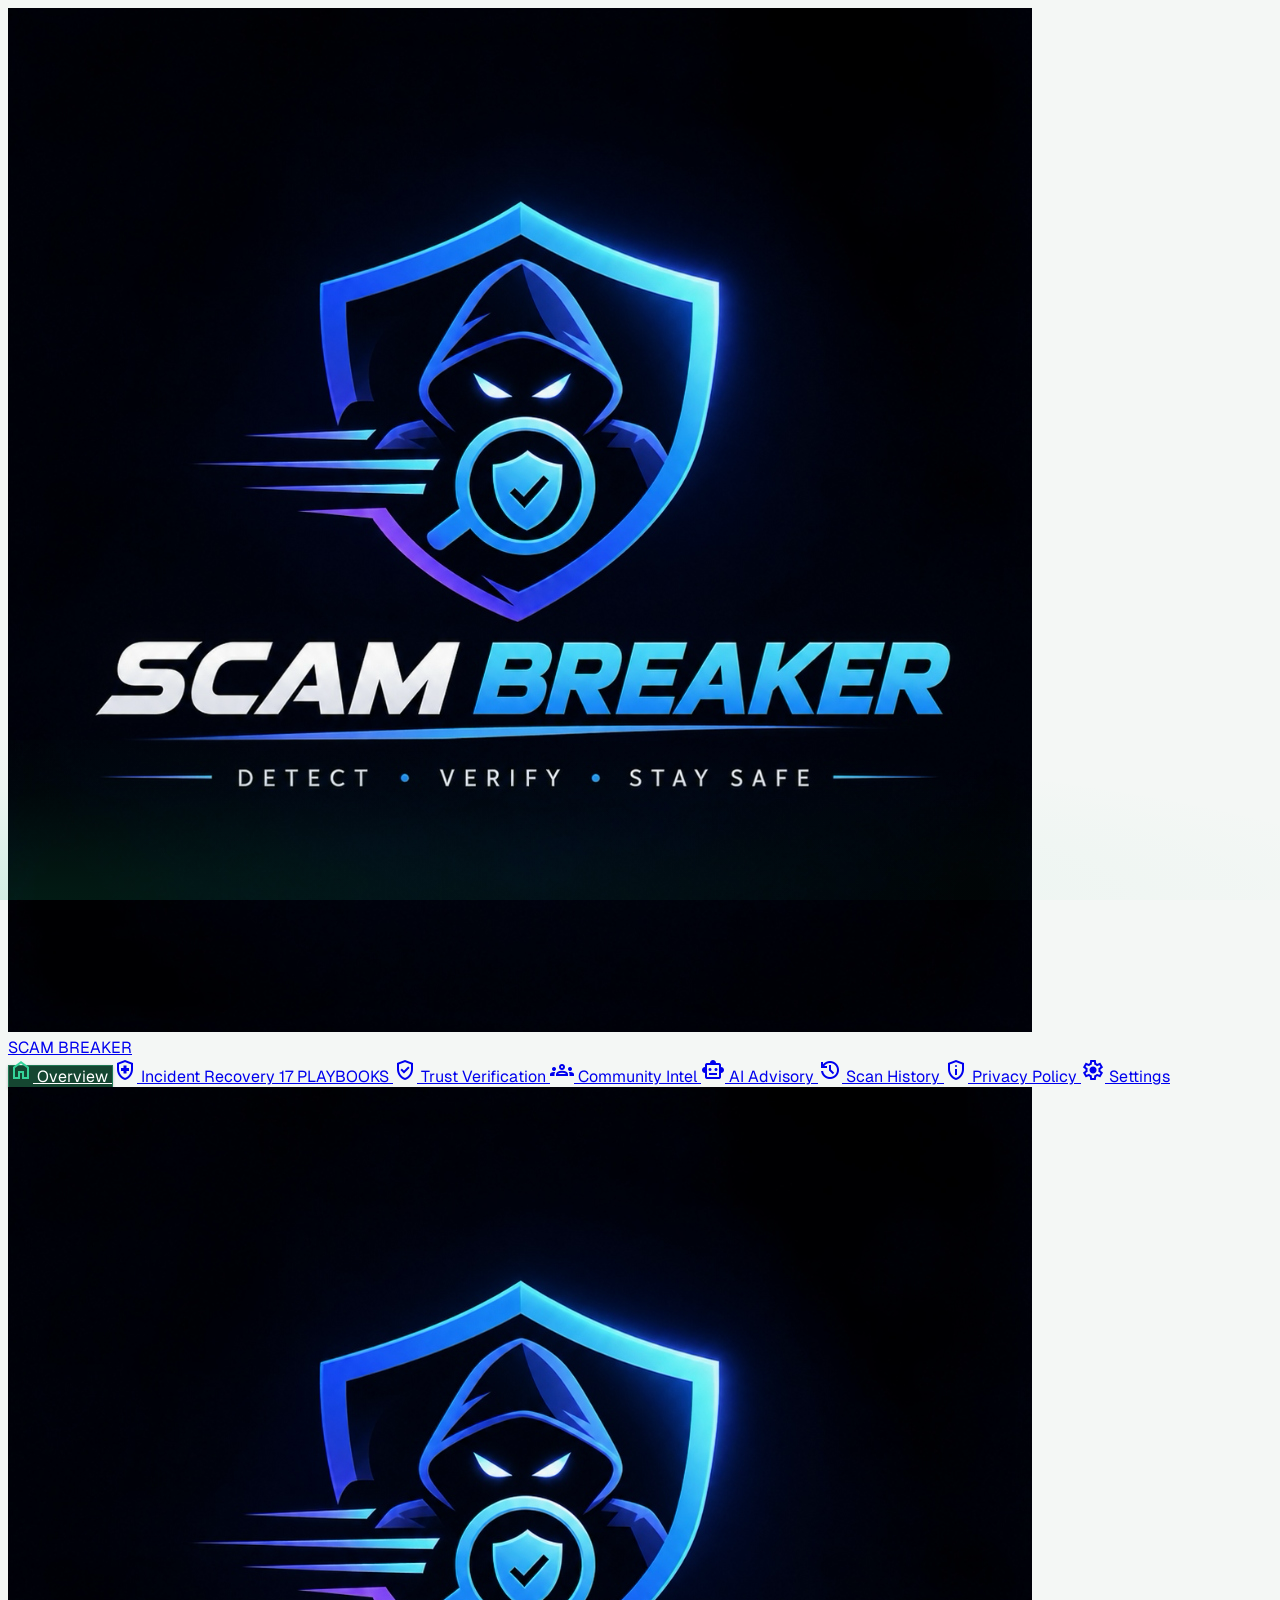
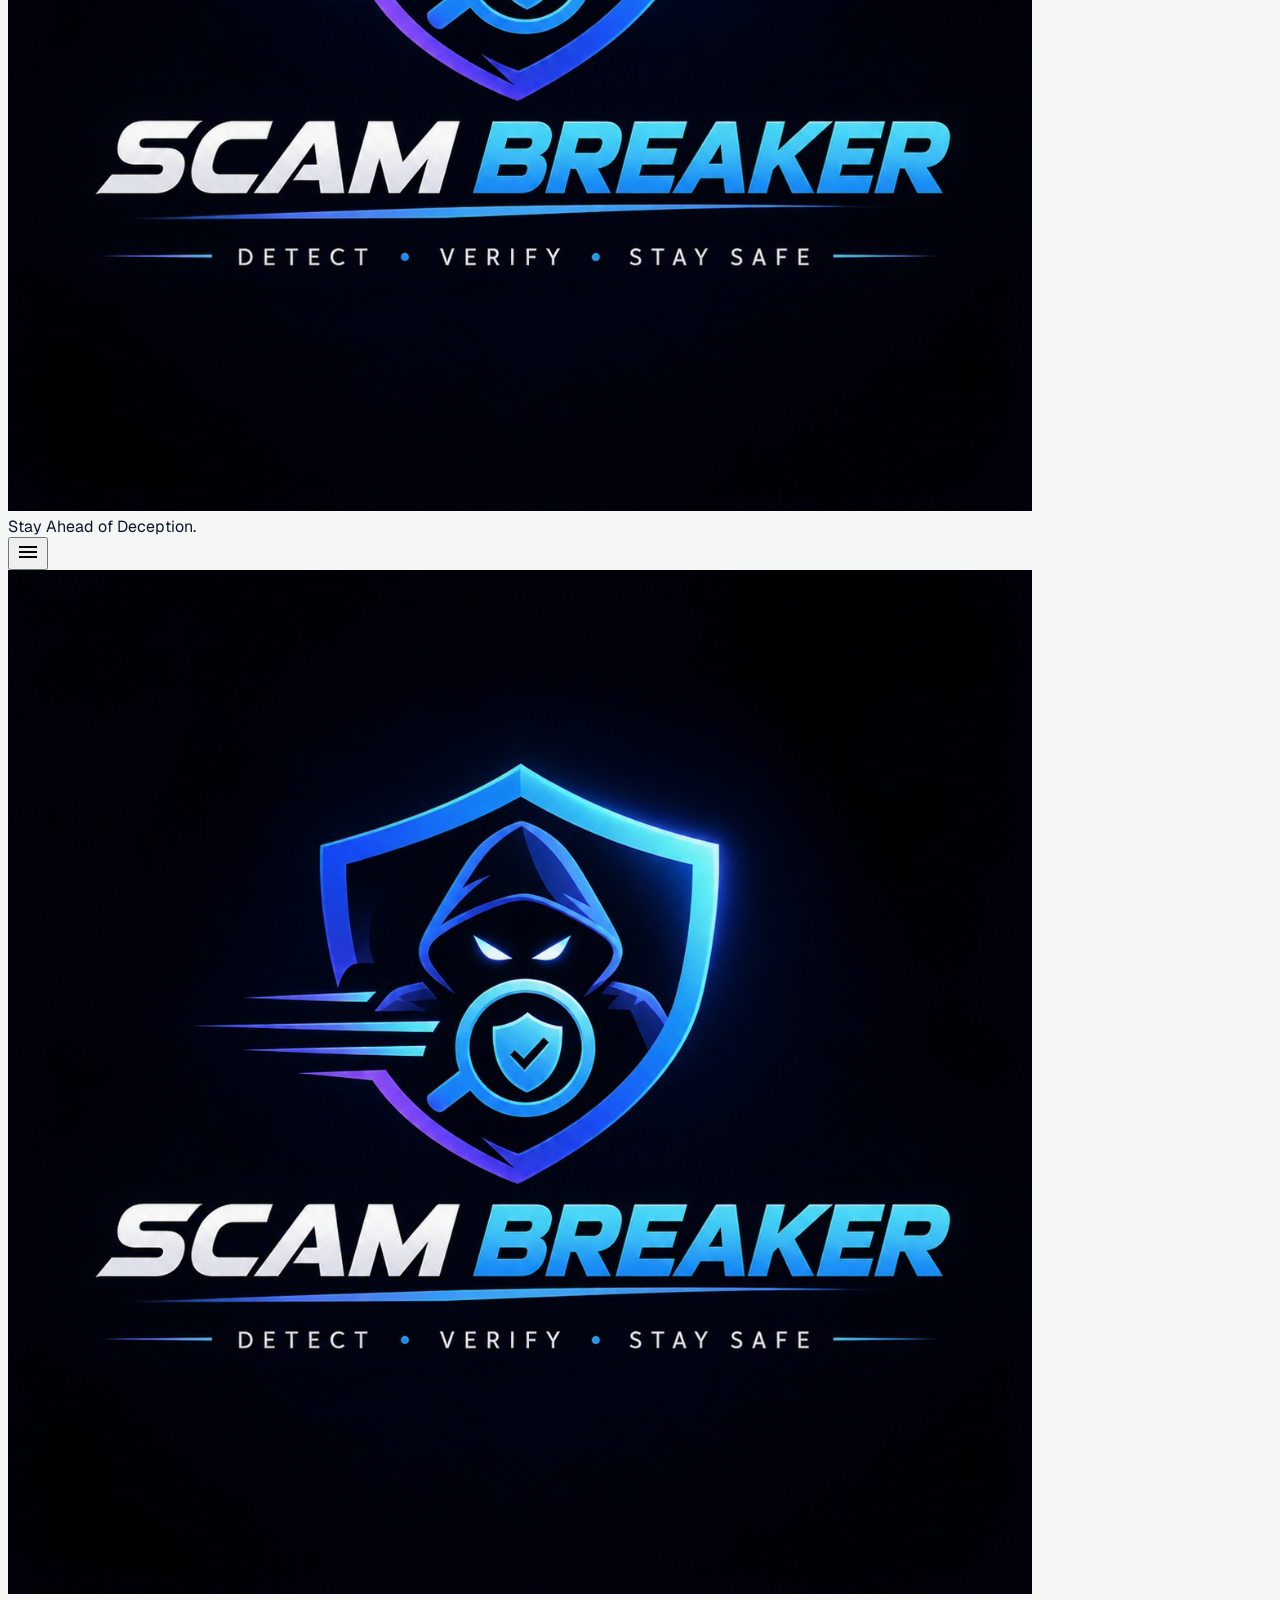
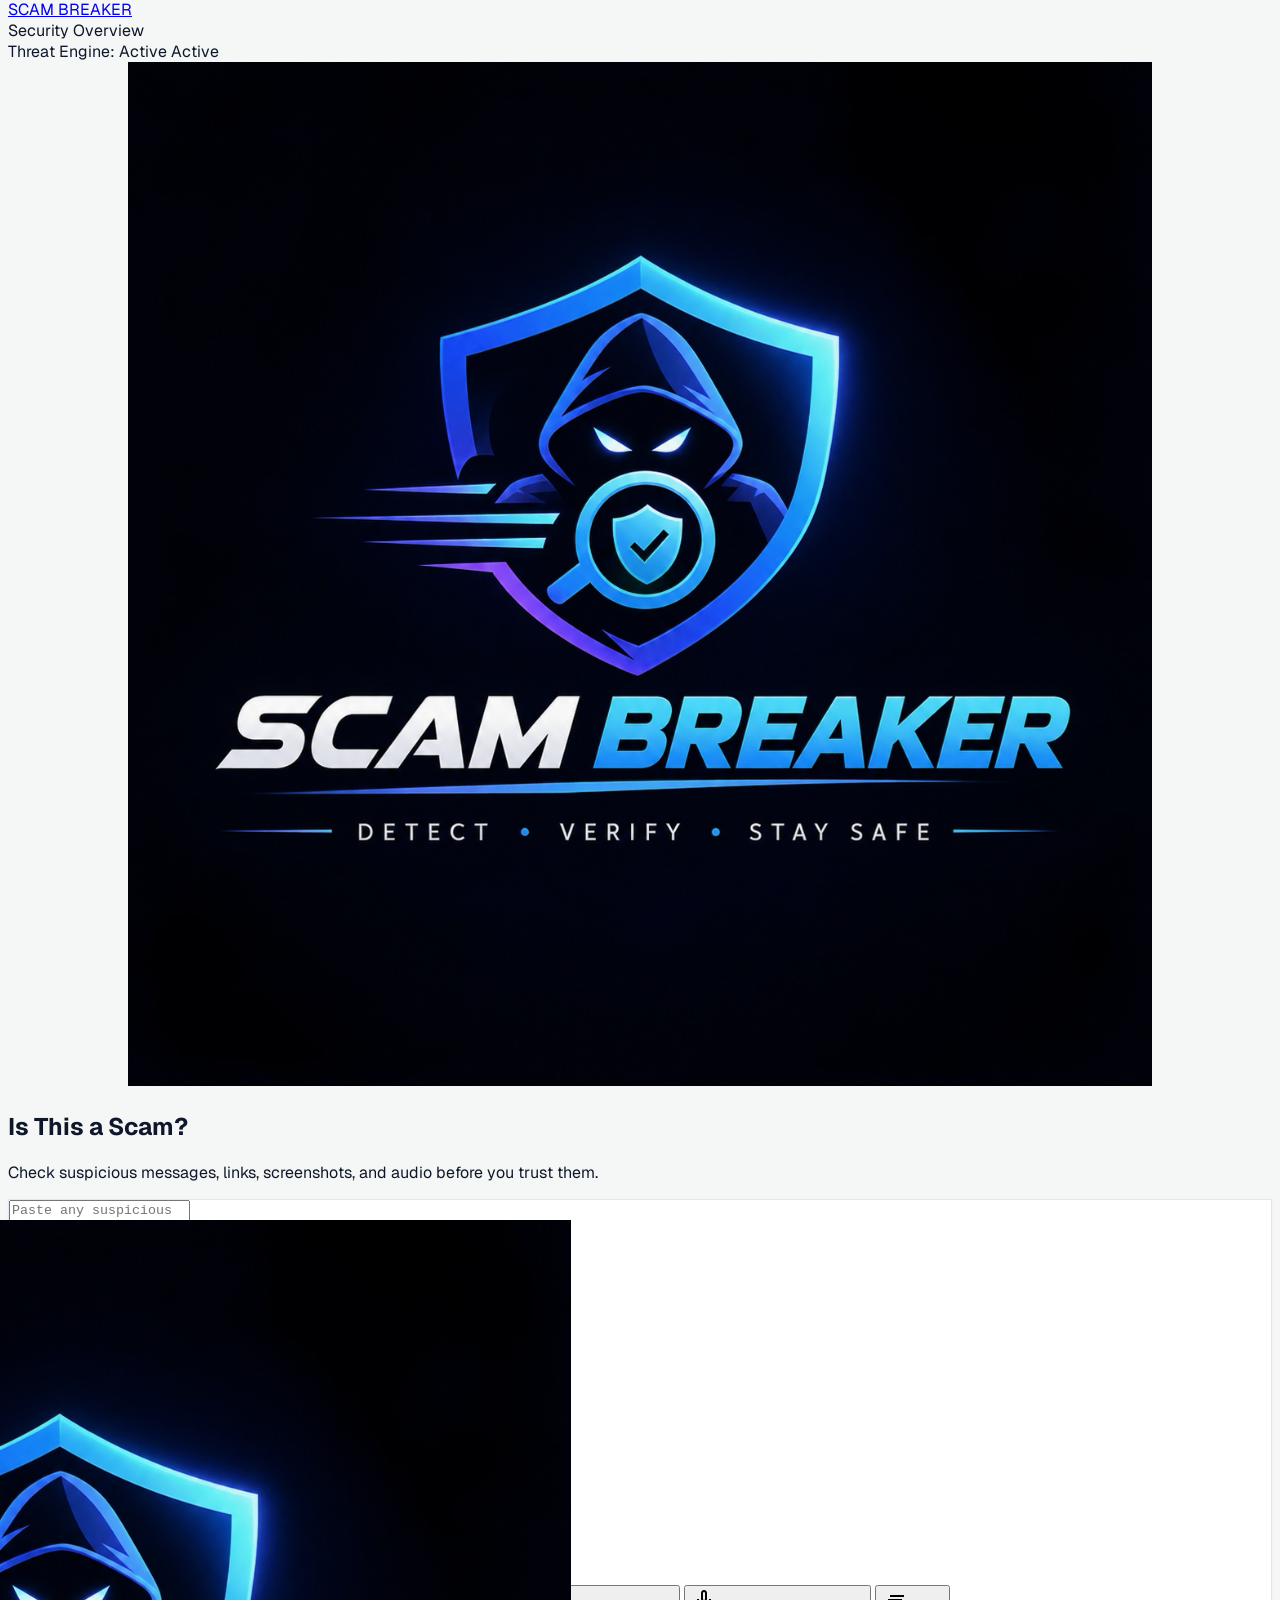
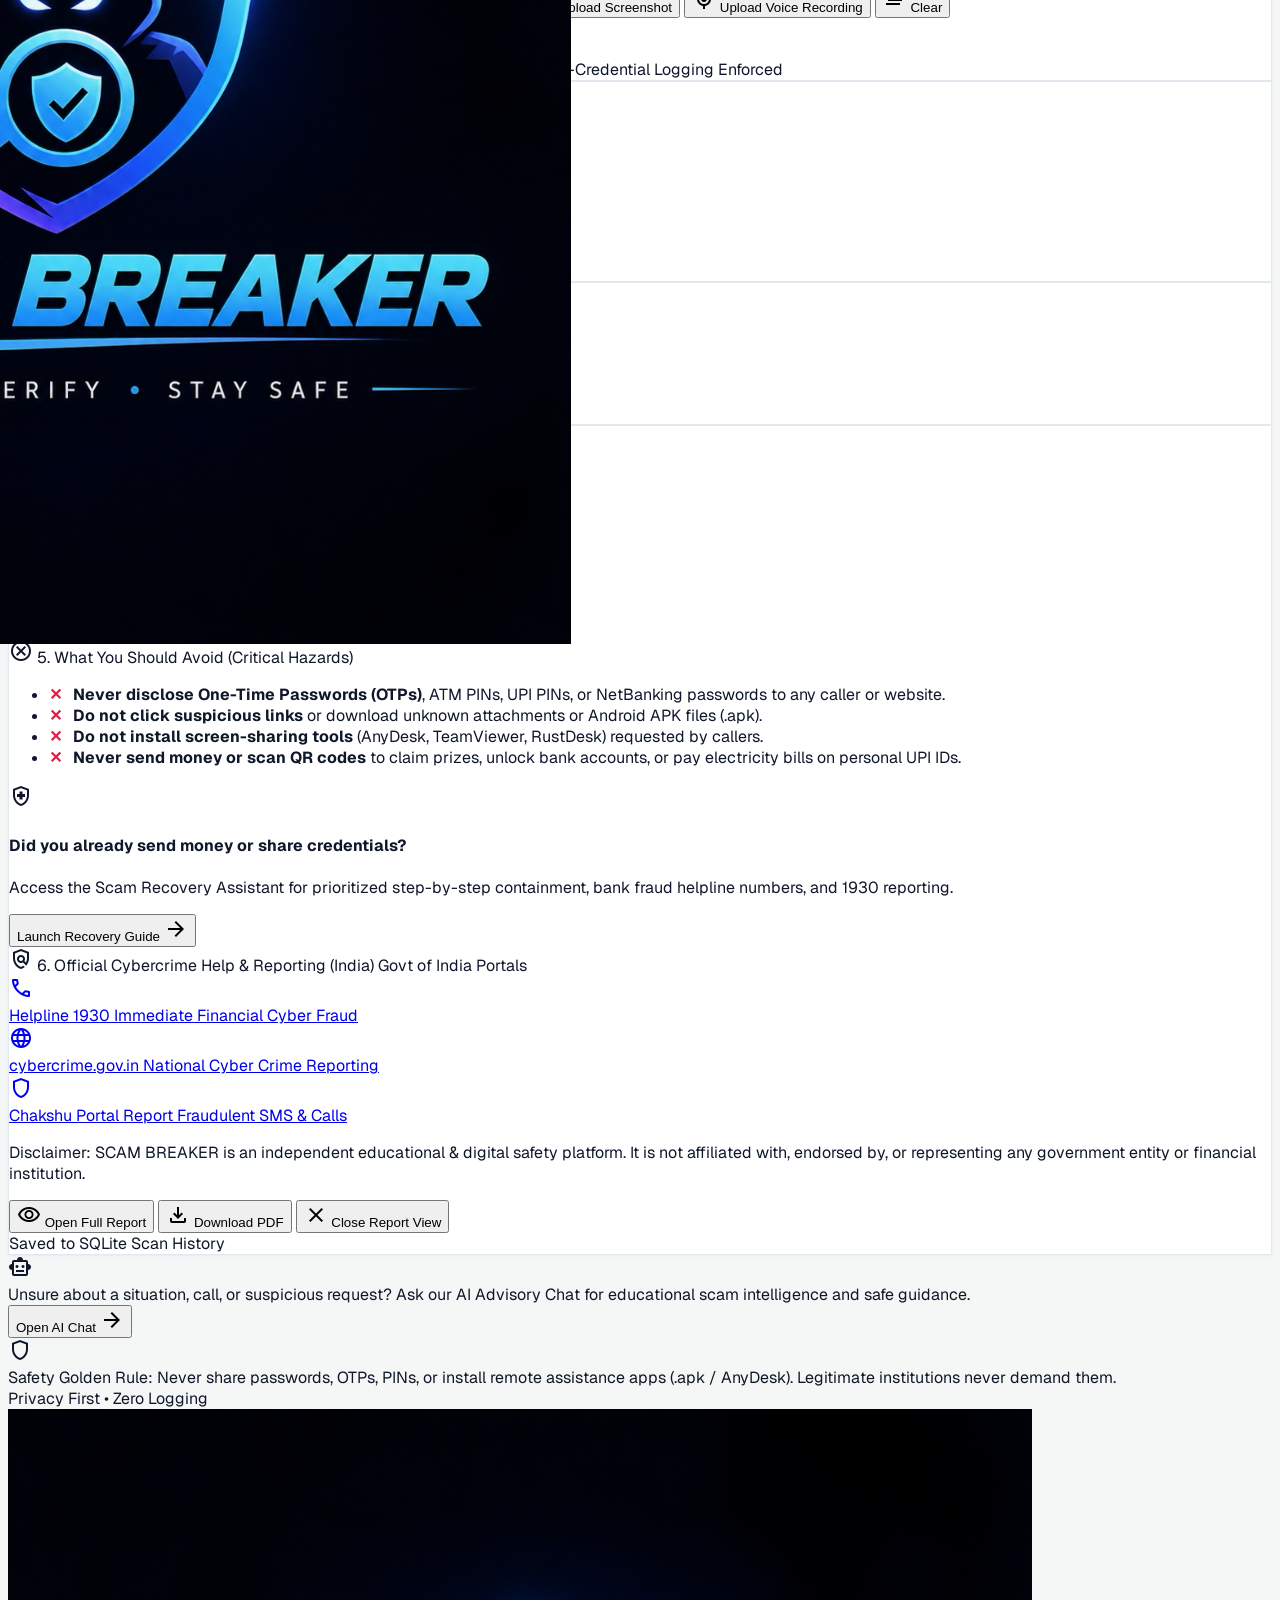
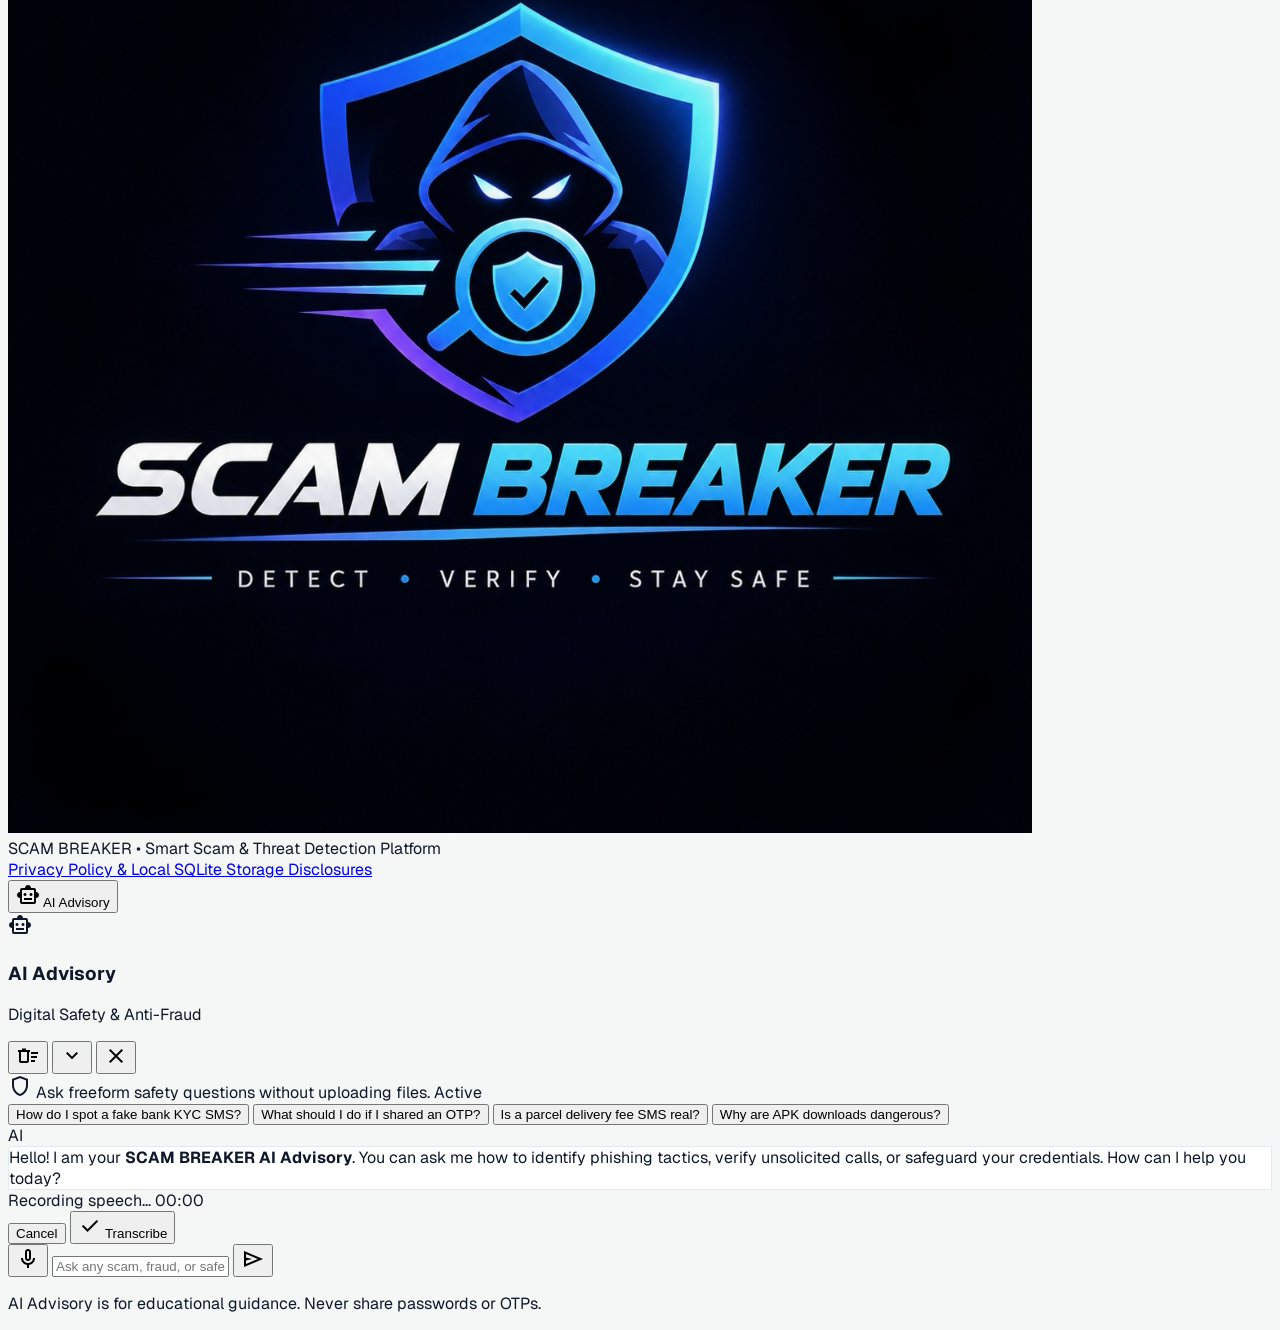
==== commit 14515675: "Add files via upload" ====
--- a/index.html
+++ b/index.html
@@ -4,6 +4,7 @@
   <meta charset="UTF-8" />
   <meta name="viewport" content="width=device-width, initial-scale=1.0" />
   <title>SCAM BREAKER — Smart Scam &amp; Threat Detector</title>
+  <link rel="icon" type="image/png" href="assets/logo.png" />
 
   <!-- Google Fonts: Inter / Geist + Material Symbols Icons -->
   <link rel="preconnect" href="https://fonts.googleapis.com" />
@@ -54,25 +55,9 @@
     <div class="p-4 flex flex-col">
       <!-- Brand Logo -->
       <a href="#" data-nav-target="overview" class="flex items-center gap-3 px-2 py-3 mb-5 group">
-        <!-- Glowing Shield Logo Icon -->
+        <!-- Brand Logo Icon -->
         <div class="relative w-10 h-10 flex items-center justify-center shrink-0">
-          <svg class="w-10 h-10 drop-shadow-[0_0_8px_rgba(52,211,153,0.5)]" viewBox="0 0 32 32" fill="none" xmlns="http://www.w3.org/2000/svg">
-            <defs>
-              <linearGradient id="shieldGradSidebar" x1="4" y1="2" x2="28" y2="30" gradientUnits="userSpaceOnUse">
-                <stop offset="0%" stop-color="#34D399"/>
-                <stop offset="50%" stop-color="#10B981"/>
-                <stop offset="100%" stop-color="#047857"/>
-              </linearGradient>
-              <linearGradient id="coreGradSidebar" x1="16" y1="9" x2="16" y2="23" gradientUnits="userSpaceOnUse">
-                <stop offset="0%" stop-color="#A7F3D0"/>
-                <stop offset="100%" stop-color="#34D399"/>
-              </linearGradient>
-            </defs>
-            <path d="M16 3L6 7.5V14.5C6 21.2 10.3 27.4 16 29C21.7 27.4 26 21.2 26 14.5V7.5L16 3Z" stroke="url(#shieldGradSidebar)" stroke-width="2.2" stroke-linecap="round" stroke-linejoin="round" fill="#042F1F" fill-opacity="0.35"/>
-            <path d="M16 8V12M12 16H8M24 16H20M16 20V24" stroke="#34D399" stroke-width="1.8" stroke-linecap="round" opacity="0.75"/>
-            <circle cx="16" cy="16" r="3.5" fill="url(#coreGradSidebar)"/>
-            <circle cx="16" cy="16" r="1.5" fill="#092318"/>
-          </svg>
+          <img src="assets/logo.png" alt="Scam Breaker Logo" class="w-10 h-10 rounded-lg object-contain drop-shadow-[0_0_10px_rgba(52,211,153,0.35)]" />
         </div>
         <!-- Logo Text: SCAM (white) BREAKER (emerald green) -->
         <div class="flex flex-col leading-none">
@@ -138,12 +123,8 @@
     <div class="relative p-5 overflow-hidden">
       <div class="sidebar-aurora"></div>
       <div class="relative z-10 flex items-center gap-3.5">
-        <div class="w-10 h-10 flex items-center justify-center">
-          <svg class="w-10 h-10" viewBox="0 0 32 32" fill="none" xmlns="http://www.w3.org/2000/svg">
-            <path d="M16 3L6 7.5V14.5C6 21.2 10.3 27.4 16 29C21.7 27.4 26 21.2 26 14.5V7.5L16 3Z" stroke="#059669" stroke-width="2" stroke-linecap="round" stroke-linejoin="round" fill="#064e3b" fill-opacity="0.25"/>
-            <path d="M16 8V12M12 16H8M24 16H20M16 20V24" stroke="#10b981" stroke-width="1.5" stroke-linecap="round" opacity="0.6"/>
-            <circle cx="16" cy="16" r="3" fill="#10b981"/>
-          </svg>
+        <div class="w-10 h-10 flex items-center justify-center shrink-0">
+          <img src="assets/logo.png" alt="Scam Breaker" class="w-10 h-10 rounded-lg object-contain opacity-90 drop-shadow-[0_0_8px_rgba(5,150,105,0.4)]" />
         </div>
         <div class="leading-tight">
           <span class="block text-xs font-semibold text-emerald-300">Stay Ahead</span>
@@ -168,11 +149,8 @@
         </button>
 
         <a href="#" data-nav-target="overview" class="flex items-center gap-2.5 group">
-          <div class="w-8 h-8 rounded-lg bg-[#092318] border border-[#154631] flex items-center justify-center shrink-0 shadow-sm">
-            <svg class="w-5 h-5 text-emerald-400" viewBox="0 0 32 32" fill="none" xmlns="http://www.w3.org/2000/svg">
-              <path d="M16 3L6 7.5V14.5C6 21.2 10.3 27.4 16 29C21.7 27.4 26 21.2 26 14.5V7.5L16 3Z" stroke="currentColor" stroke-width="2.2" stroke-linecap="round" stroke-linejoin="round"/>
-              <circle cx="16" cy="16" r="3" fill="currentColor"/>
-            </svg>
+          <div class="w-8 h-8 rounded-lg bg-[#092318] border border-[#154631] flex items-center justify-center shrink-0 shadow-sm overflow-hidden p-0.5">
+            <img src="assets/logo.png" alt="Scam Breaker Logo" class="w-full h-full object-contain" />
           </div>
           <div class="flex items-center gap-1 leading-none">
             <span class="font-extrabold text-base tracking-wider text-slate-900">SCAM</span>
@@ -206,14 +184,11 @@
 
         <!-- 1. MAIN HERO SECTION -->
         <section class="flex flex-col items-center justify-center text-center space-y-3 pt-3 sm:pt-4">
-          <!-- Subtle Professional Circular Safety Indicator -->
-          <div class="safety-indicator-glow w-16 h-16 flex items-center justify-center">
+          <!-- Professional Brand Safety Indicator -->
+          <div class="safety-indicator-glow w-20 h-20 flex items-center justify-center">
             <div class="safety-indicator-aura"></div>
-            <div class="w-12 h-12 rounded-full bg-emerald-50 border border-emerald-200 flex items-center justify-center shadow-sm">
-              <svg class="w-6 h-6 text-emerald-600" viewBox="0 0 32 32" fill="none" xmlns="http://www.w3.org/2000/svg">
-                <path d="M16 3L6 7.5V14.5C6 21.2 10.3 27.4 16 29C21.7 27.4 26 21.2 26 14.5V7.5L16 3Z" stroke="currentColor" stroke-width="2.2" stroke-linecap="round" stroke-linejoin="round"/>
-                <circle cx="16" cy="16" r="3" fill="currentColor"/>
-              </svg>
+            <div class="w-16 h-16 rounded-2xl bg-[#092318] border border-[#154631] flex items-center justify-center shadow-md overflow-hidden p-1">
+              <img src="assets/logo.png" alt="Scam Breaker Brand Logo" class="w-full h-full object-contain" />
             </div>
           </div>
 
@@ -388,8 +363,8 @@
         <section id="scannerAnimationCard" class="hidden cyber-card rounded-2xl p-8 border border-slate-200 shadow-md bg-white text-center flex flex-col items-center justify-center space-y-4">
           <div class="intelligence-scanner-ring">
             <div class="intelligence-scanner-radar"></div>
-            <div class="intelligence-scanner-center">
-              <span class="material-symbols-outlined text-emerald-400 text-xl">shield</span>
+            <div class="intelligence-scanner-center overflow-hidden flex items-center justify-center p-1">
+              <img src="assets/logo.png" alt="Scam Breaker Scanner" class="w-7 h-7 object-contain rounded-full" />
             </div>
           </div>
           <div class="space-y-1">
@@ -1386,10 +1361,17 @@
       </div>
 
     <!-- FOOTER -->
-    <footer class="mt-auto border-t border-slate-200 bg-white py-4 px-4 sm:px-8 text-center text-xs text-slate-500">
-      <div class="max-w-5xl mx-auto flex flex-col sm:flex-row sm:items-center justify-between gap-2">
-        <span>SCAM BREAKER • Smart Scam &amp; Threat Detection Platform</span>
-        <a href="#" data-nav-target="privacy-policy" class="font-mono text-[11px] text-emerald-700 hover:text-emerald-900 hover:underline">Privacy Policy &amp; Local SQLite Storage Disclosures</a>
+    <footer class="mt-auto border-t border-slate-200 bg-white py-4 px-4 sm:px-8 text-xs text-slate-500">
+      <div class="max-w-5xl mx-auto flex flex-col sm:flex-row sm:items-center justify-between gap-3">
+        <div class="flex items-center gap-2.5 justify-center sm:justify-start">
+          <div class="w-7 h-7 rounded-lg bg-[#092318] border border-[#154631] flex items-center justify-center shrink-0 overflow-hidden shadow-2xs p-0.5">
+            <img src="assets/logo.png" alt="Scam Breaker Logo" class="w-full h-full object-contain" />
+          </div>
+          <span class="font-semibold text-slate-800">SCAM BREAKER</span>
+          <span class="text-slate-300">•</span>
+          <span class="text-slate-500">Smart Scam &amp; Threat Detection Platform</span>
+        </div>
+        <a href="#" data-nav-target="privacy-policy" class="font-mono text-[11px] text-emerald-700 hover:text-emerald-900 hover:underline text-center sm:text-right">Privacy Policy &amp; Local SQLite Storage Disclosures</a>
       </div>
     </footer>
 
